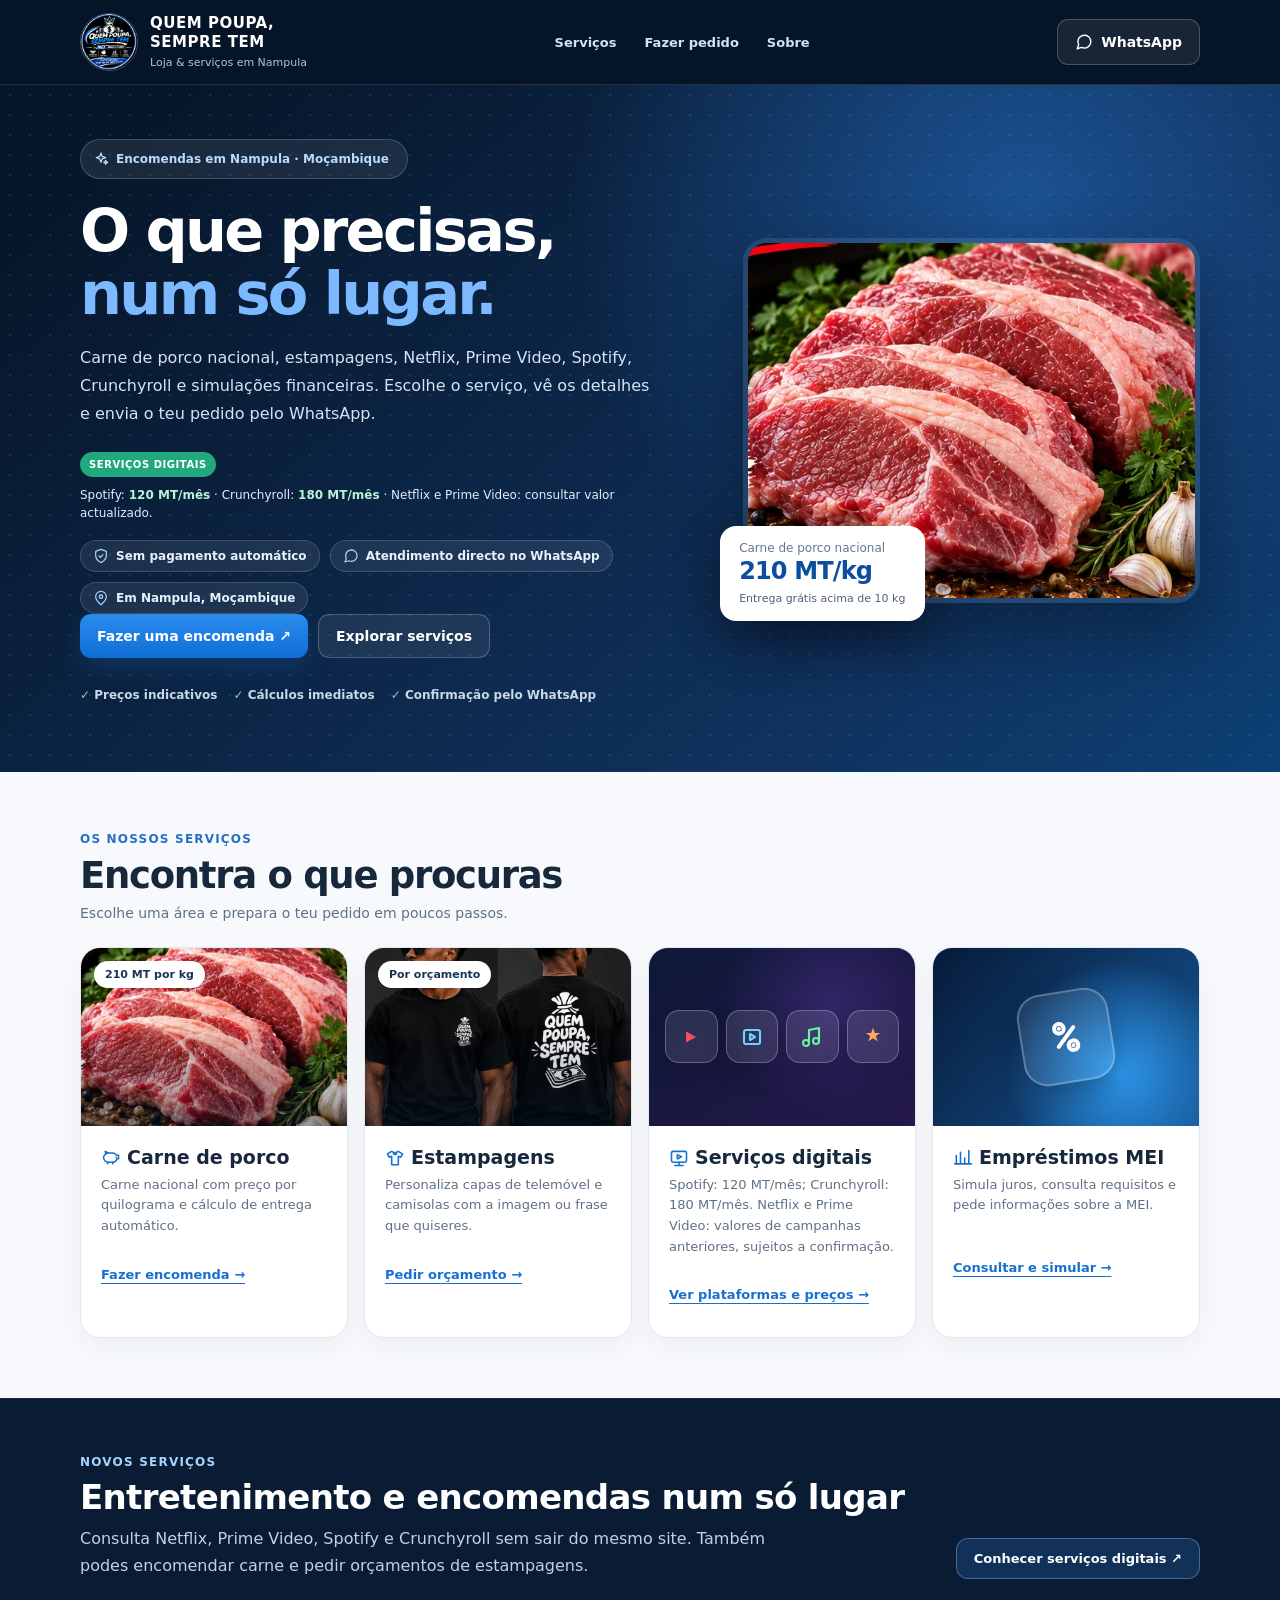
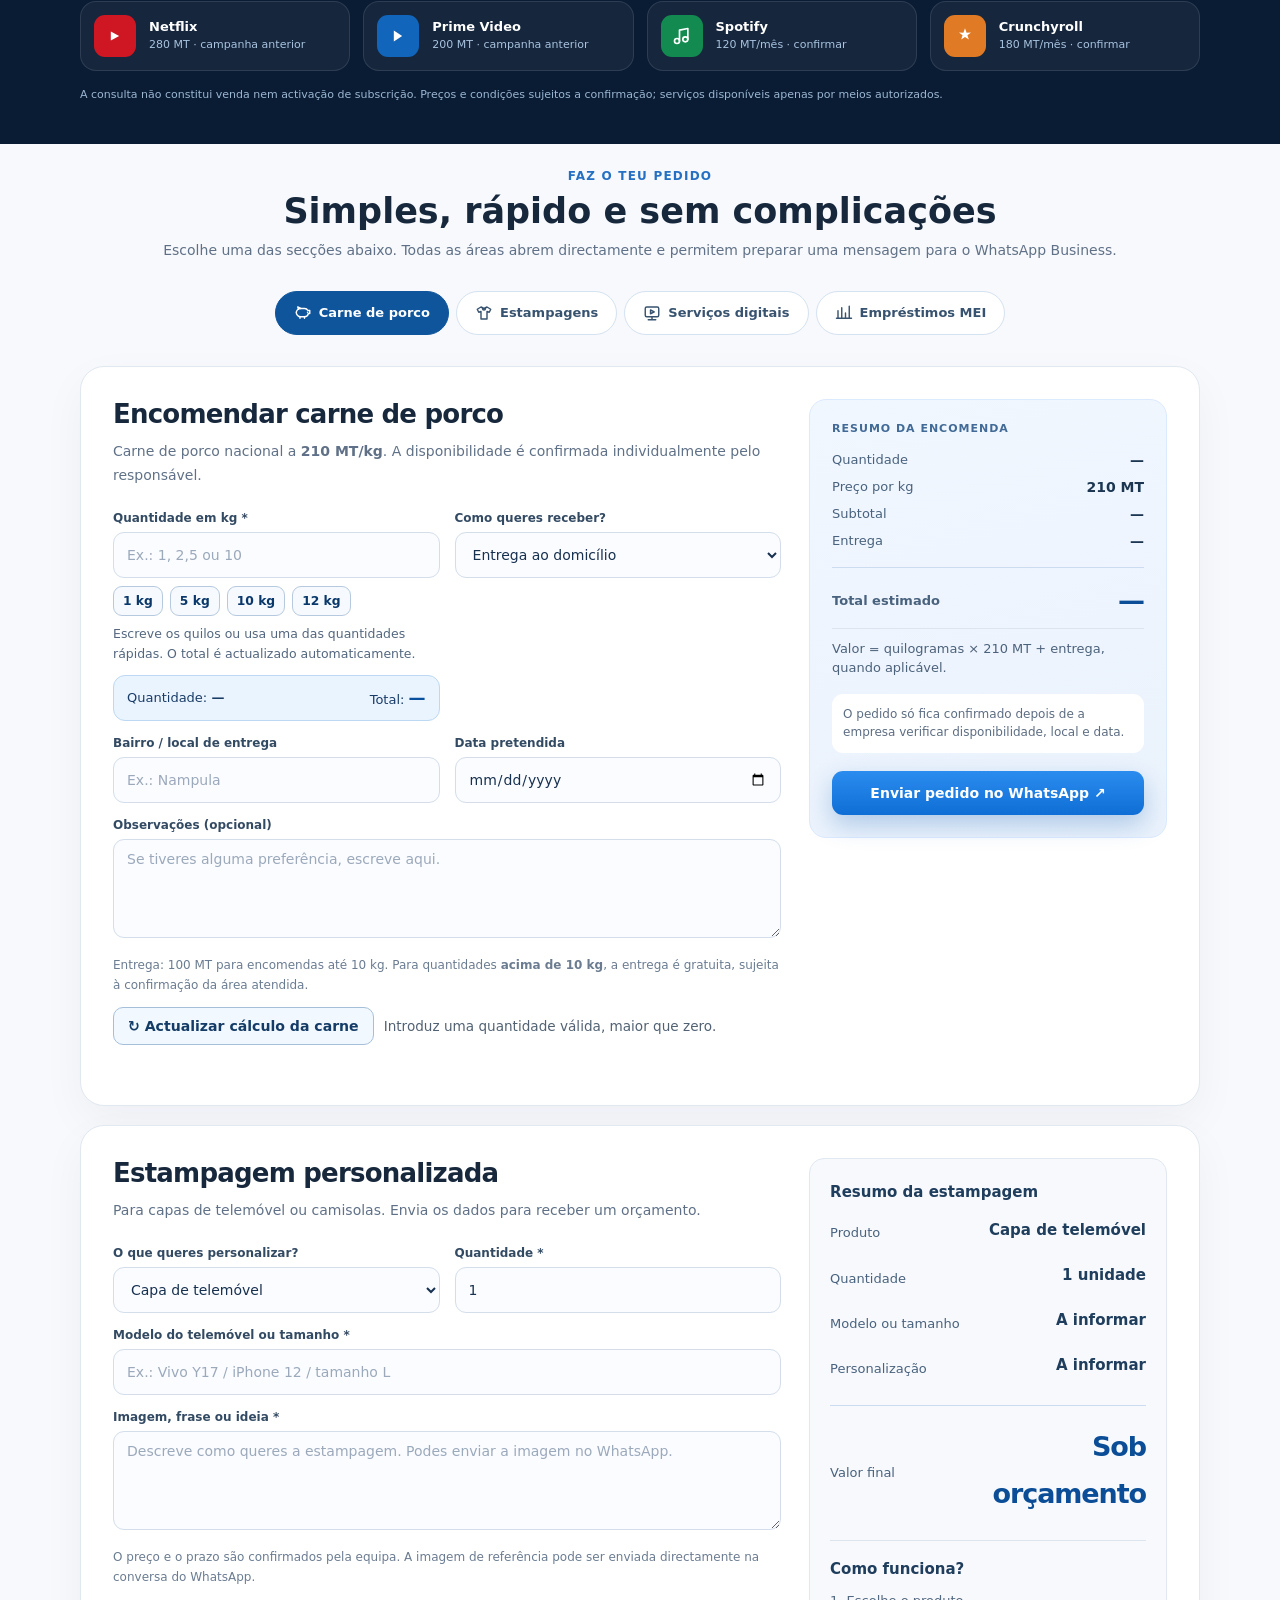
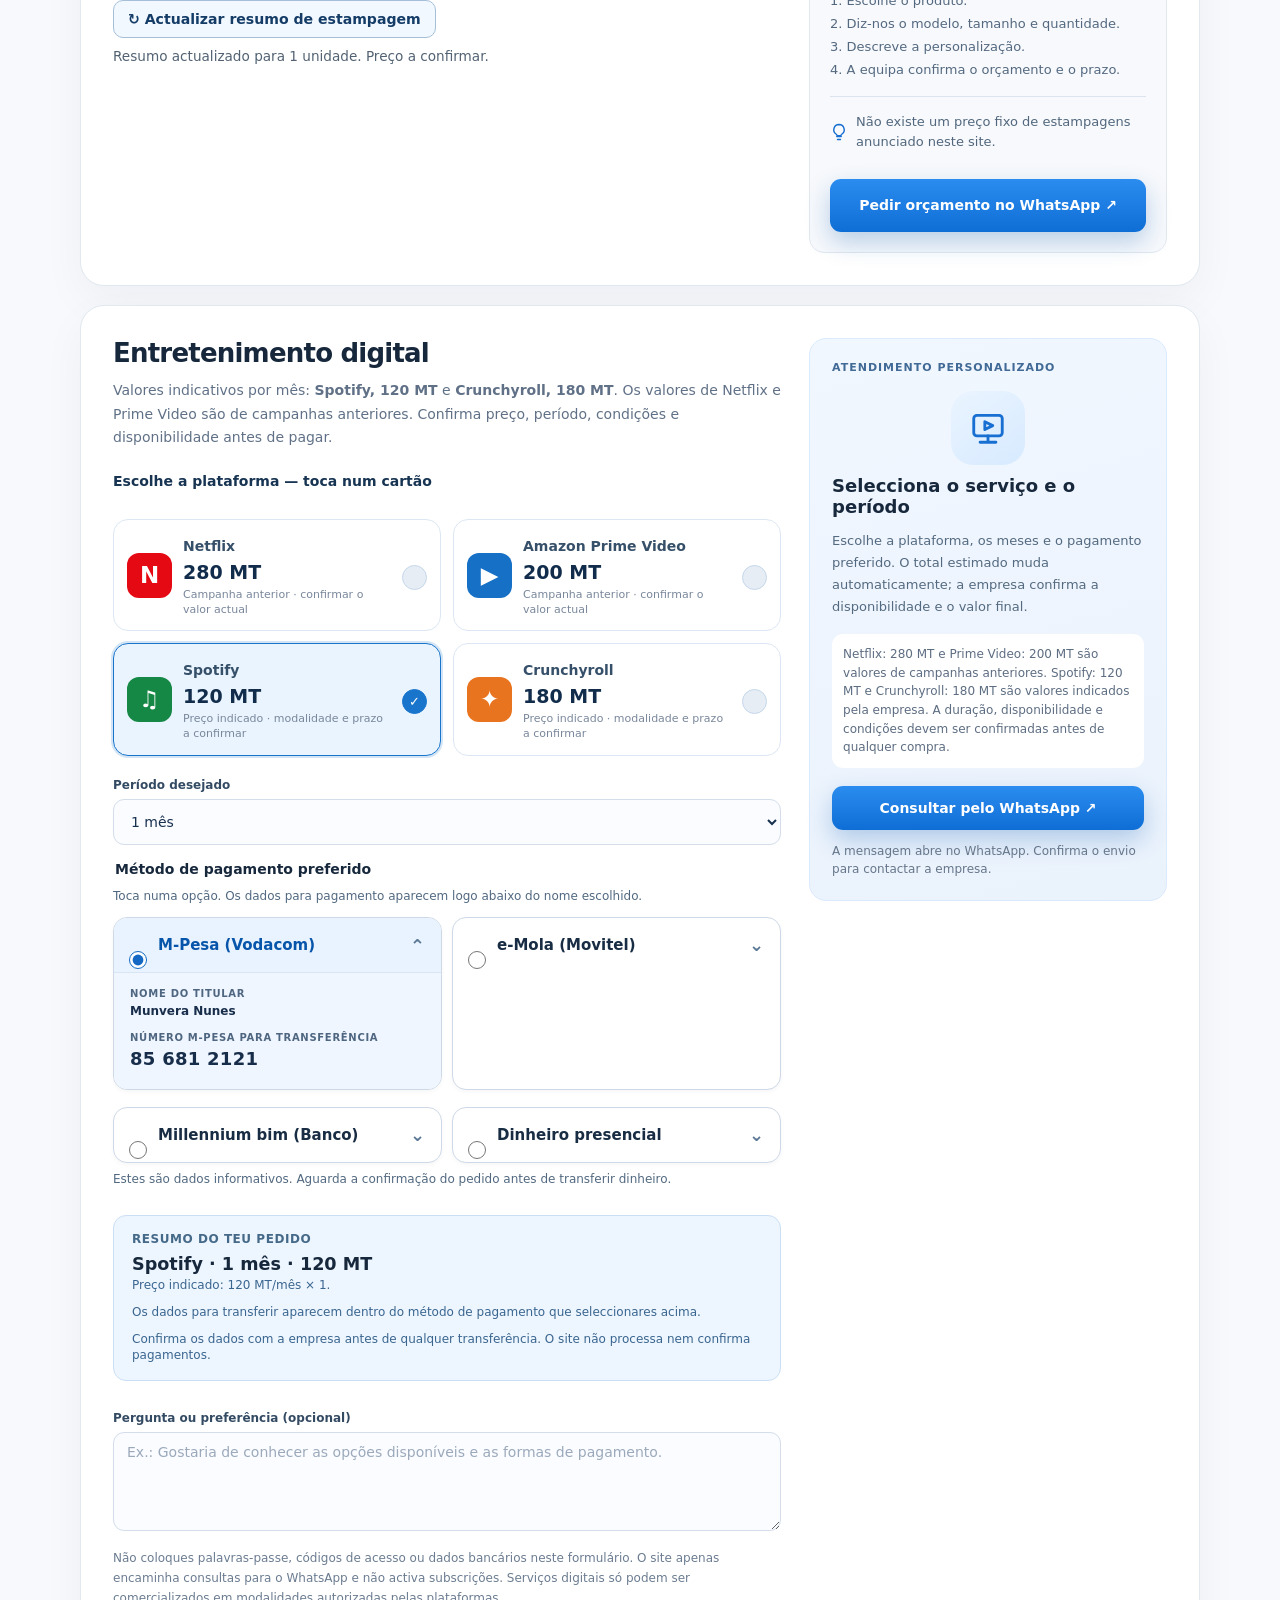
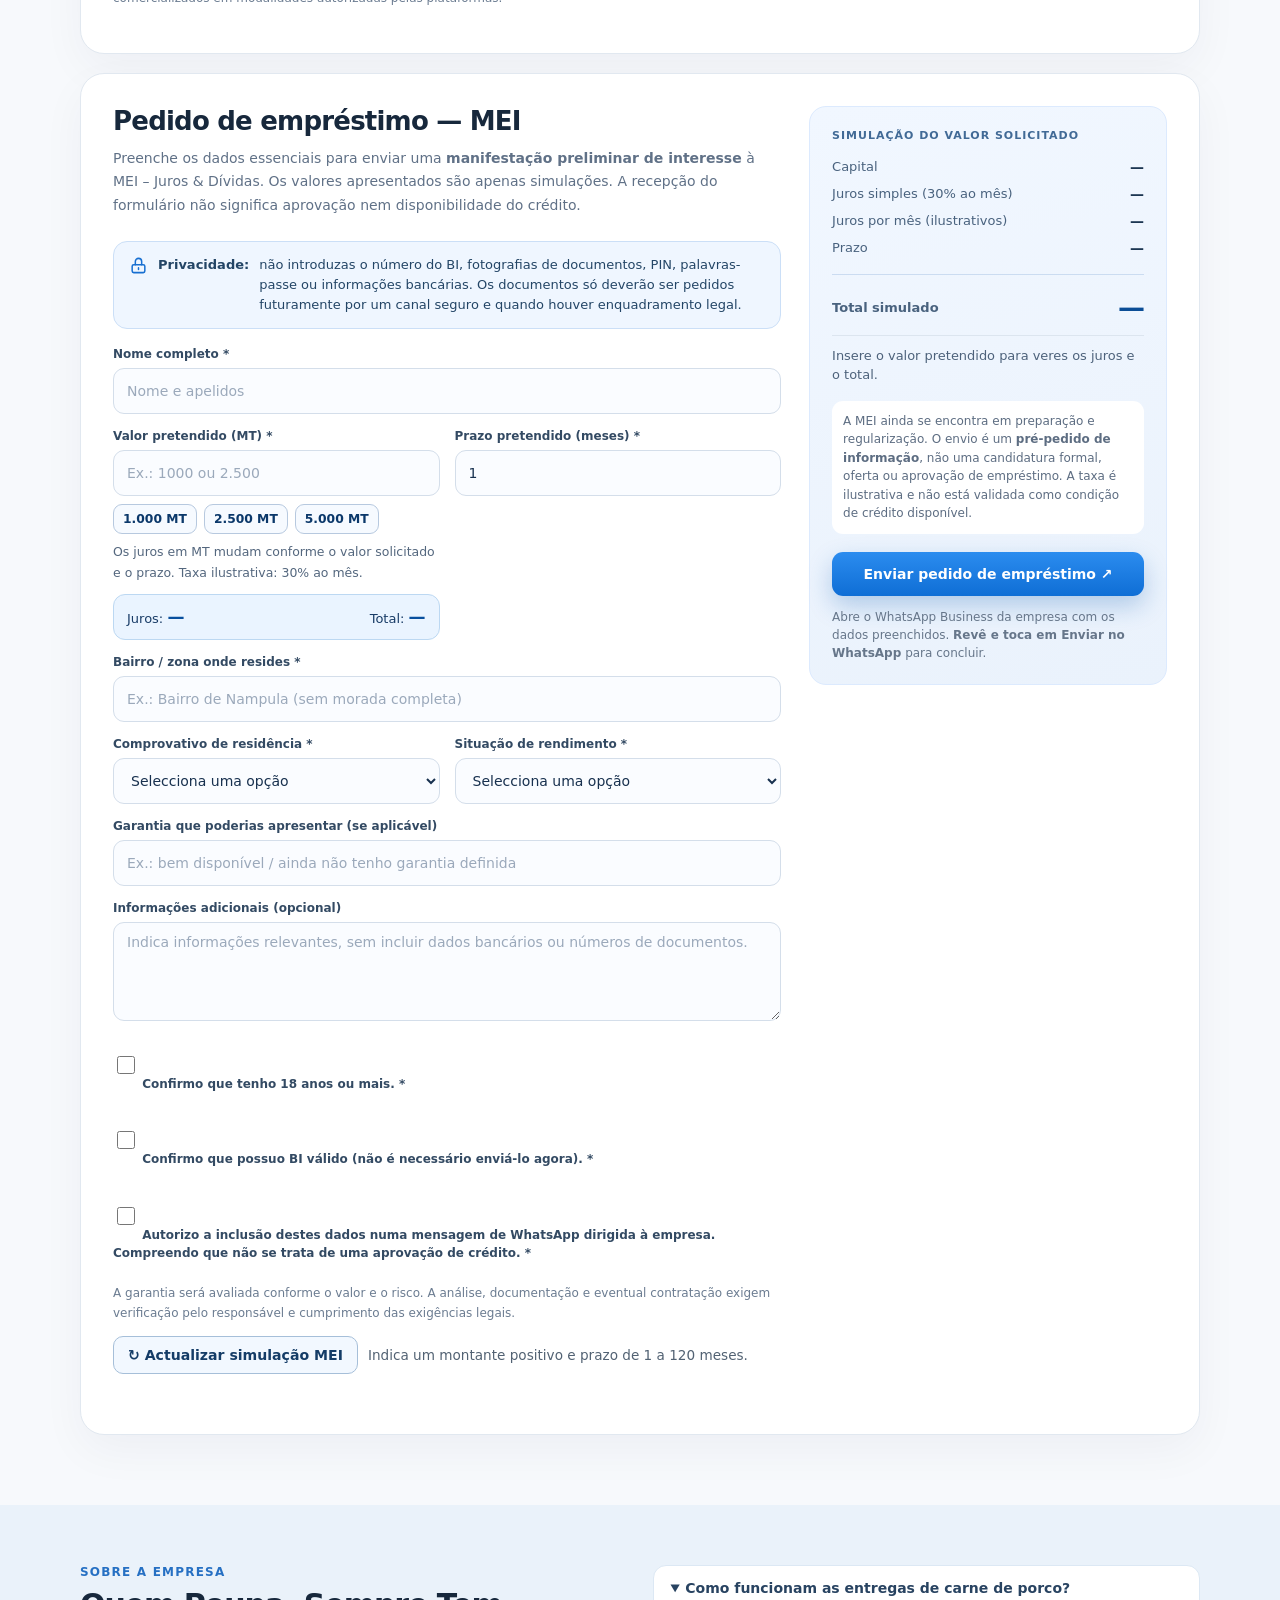
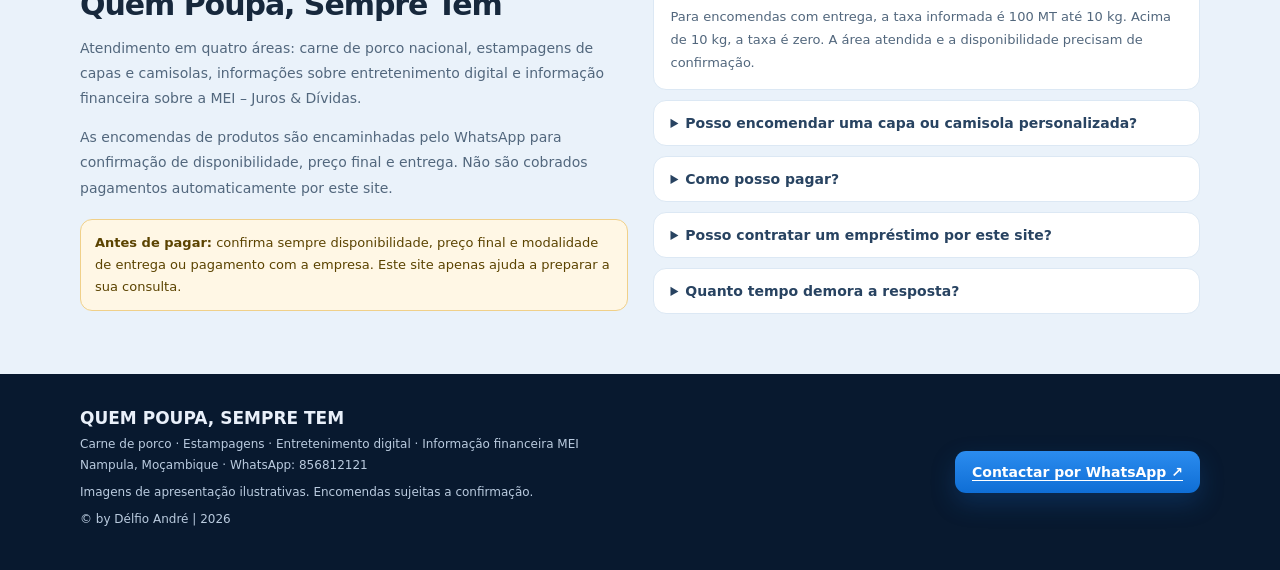
==== index.html @ 90b6dcc1 "Deslize suave" ====
<!DOCTYPE html>
<html lang="pt-MZ">

<head>
  <meta charset="utf-8">
  <meta name="viewport" content="width=device-width,initial-scale=1,viewport-fit=cover">
  <meta name="theme-color" content="#07172b">
  <meta name="version" content="16" />
  <meta name="description"
    content="Quem Poupa, Sempre Tem em Nampula: carne de porco, estampagens, serviços digitais e simulações MEI. Consulta preços e disponibilidade pelo WhatsApp.">
  <meta property="og:type" content="website">
  <meta property="og:title" content="Quem Poupa, Sempre Tem | Loja e Serviços em Nampula">
  <meta property="og:description" content="Carne de porco, estampagens, serviços digitais e simulações MEI em Nampula, Moçambique. Consulta preços e disponibilidade no WhatsApp.">
  <meta property="og:image" content="assets/images/porco.webp">
  <meta property="og:site_name" content="Quem Poupa, Sempre Tem">
  <meta name="twitter:card" content="summary_large_image">
  <meta name="twitter:title" content="Quem Poupa, Sempre Tem | Loja e Serviços em Nampula">
  <meta name="twitter:description" content="Serviços e encomendas em Nampula: carne, estampagens, entretenimento digital e informações MEI.">
  <title>Quem Poupa, Sempre Tem | Loja e Serviços em Nampula</title>
  <link rel="stylesheet" href="assets/css/styles.css">
  <script type="application/ld+json">
    {
      "@context": "https://schema.org",
      "@type": "LocalBusiness",
      "name": "Quem Poupa, Sempre Tem",
      "description": "Loja e serviços em Nampula, Moçambique, com carne de porco, estampagens, serviços digitais e informações MEI.",
      "areaServed": "Nampula, Moçambique",
      "telephone": "+258856812121",
      "url": "https://wa.me/258856812121",
      "openingHours": "Mo-Sa 08:00-18:00",
      "priceRange": "$$",
      "sameAs": ["https://wa.me/258856812121"]
    }
  </script>
</head>

<body>
  <noscript>
    <div class="noscript-note"><svg class="icon-svg note-icon" viewBox="0 0 24 24" aria-hidden="true"><path d="M12 3 2.8 19h18.4L12 3Z"/><path d="M12 9v4m0 3h.01"/></svg> Este visualizador não permite cálculos automáticos. Abre o site publicado no Safari ou
      Chrome, com JavaScript activado, para calcular carne, empréstimos e actualizar encomendas.</div>
  </noscript>
  <a class="skip" href="#servicos">Ir aos serviços</a>
  <header class="top">
    <div class="container topin">
      <a href="#inicio" class="brand" aria-label="Quem Poupa, Sempre Tem — início"><img
          src="assets/images/logo.webp" width="310" height="310" decoding="async"
          alt="Logótipo Quem Poupa, Sempre Tem"><span><strong>QUEM POUPA,<br>SEMPRE TEM</strong><small>Loja &amp;
            serviços em Nampula</small></span></a>
      <nav class="topnav" aria-label="Navegação principal">
        <a href="#servicos">Serviços</a>
        <a href="#pedidos">Fazer pedido</a>
        <a href="#sobre">Sobre</a>
      </nav>
      <a class="outlinebtn header-contact" href="https://wa.me/258856812121" target="_blank" rel="noopener noreferrer">
        <svg class="icon-svg" viewBox="0 0 24 24" aria-hidden="true"><path d="M21 11.5a8.4 8.4 0 0 1-.9 3.8 8.5 8.5 0 0 1-7.6 4.7 8.4 8.4 0 0 1-3.8-.9L3 21l1.9-5.7a8.4 8.4 0 0 1-.9-3.8 8.5 8.5 0 0 1 4.7-7.6 8.4 8.4 0 0 1 3.8-.9h.5a8.5 8.5 0 0 1 8 8v.5Z"/></svg>
        <span>WhatsApp</span>
      </a>
    </div>
  </header>
  <main id="inicio">
    <section class="hero">
      <div class="container hero-grid">
        <div><span class="eyebrow"><svg class="icon-svg eyebrow-icon" viewBox="0 0 24 24" aria-hidden="true"><path d="m12 3 1.8 5.2L19 10l-5.2 1.8L12 17l-1.8-5.2L5 10l5.2-1.8L12 3Z"/><path d="m19 14 .9 2.1L22 17l-2.1.9L19 20l-.9-2.1L16 17l2.1-.9L19 14Z"/></svg>Encomendas em Nampula · Moçambique</span>
          <h1>O que precisas,<br><span>num só lugar.</span></h1>
          <p>Carne de porco nacional, estampagens, Netflix, Prime Video, Spotify, Crunchyroll e simulações financeiras.
            Escolhe o serviço, vê os detalhes e envia o teu pedido pelo WhatsApp.</p>
          <div class="hero-new"><span class="new-dot">SERVIÇOS DIGITAIS</span><span>Spotify: <b>120 MT/mês</b> ·
            Crunchyroll: <b>180 MT/mês</b> · Netflix e Prime Video: consultar valor actualizado.</span></div>
          <div class="trust-row" aria-label="Confiança e atendimento">
            <span class="trust-badge"><svg class="icon-svg" viewBox="0 0 24 24" aria-hidden="true"><path d="M12 22s8-4 8-11V5l-8-3-8 3v6c0 7 8 11 8 11Z"/><path d="m9 12 2 2 4-4"/></svg>Sem pagamento automático</span>
            <span class="trust-badge"><svg class="icon-svg" viewBox="0 0 24 24" aria-hidden="true"><path d="M21 11.5a8.4 8.4 0 0 1-.9 3.8 8.5 8.5 0 0 1-7.6 4.7 8.4 8.4 0 0 1-3.8-.9L3 21l1.9-5.7a8.4 8.4 0 0 1-.9-3.8 8.5 8.5 0 0 1 4.7-7.6 8.4 8.4 0 0 1 3.8-.9h.5a8.5 8.5 0 0 1 8 8v.5Z"/></svg>Atendimento directo no WhatsApp</span>
            <span class="trust-badge"><svg class="icon-svg" viewBox="0 0 24 24" aria-hidden="true"><path d="M20 10c0 5-8 12-8 12S4 15 4 10a8 8 0 1 1 16 0Z"/><circle cx="12" cy="10" r="2.5"/></svg>Em Nampula, Moçambique</span>
          </div>
          <div class="hero-actions"><a class="solidbtn" href="#pedidos">Fazer uma encomenda ↗</a><a class="outlinebtn"
              href="#servicos">Explorar serviços</a></div>
          <div class="hero-bullets"><span><b>✓</b> Preços indicativos</span><span><b>✓</b> Cálculos
              imediatos</span><span><b>✓</b> Confirmação pelo WhatsApp</span></div>
        </div>
        <div class="hero-image"><img
            src="assets/images/porco.webp" width="605" height="502" fetchpriority="high" decoding="async"
            alt="Imagem ilustrativa de carne de porco nacional">
          <div class="float-card"><small>Carne de porco nacional</small><strong>210 MT/kg</strong><span>Entrega grátis
              acima de 10 kg</span></div>
        </div>
      </div>
    </section>
    <section id="servicos" class="mainpad">
      <div class="container">
        <div class="section-lead">
          <div>
            <div class="section-label">Os nossos serviços</div>
            <h2>Encontra o que procuras</h2>
            <p>Escolhe uma área e prepara o teu pedido em poucos passos.</p>
          </div>
        </div>
        <div class="service-cards">
          <article class="service">
            <div class="photo"><img
                src="assets/images/porco.webp" width="605" height="502" decoding="async"
                loading="lazy" alt="Imagem ilustrativa de carne de porco">
              <div class="shade"></div><span class="tag">210 MT por kg</span>
            </div>
            <div class="body">
              <h3><svg class="icon-svg" viewBox="0 0 24 24" aria-hidden="true"><path d="M3 12c0-3.3 2.7-6 6-6h5.2c1.9 0 3.5 1.1 4.3 2.7H21v4h-2c-.4 2.4-2.5 4.3-5 4.3H9c-3.3 0-6-2.7-6-6Z"/><path d="m6 7-1-3 4 2m9 5h.01M8 17v2m6 0v-2"/></svg>Carne de porco</h3>
              <p>Carne nacional com preço por quilograma e cálculo de entrega automático.</p><a class="service-link"
                href="#painel-carne">Fazer encomenda →</a>
            </div>
          </article>
          <article class="service">
            <div class="photo"><img
                src="assets/images/camisolas.webp" width="750" height="694" decoding="async"
                loading="lazy" alt="Exemplo ilustrativo de camisolas personalizadas">
              <div class="shade"></div><span class="tag">Por orçamento</span>
            </div>
            <div class="body">
              <h3><svg class="icon-svg" viewBox="0 0 24 24" aria-hidden="true"><path d="m8 4 4 2 4-2 5 3-2 4-3-1v10H8V10l-3 1-2-4 5-3Z"/><path d="M10 6c0 1.1.9 2 2 2s2-.9 2-2"/></svg>Estampagens</h3>
              <p>Personaliza capas de telemóvel e camisolas com a imagem ou frase que quiseres.</p><a
                class="service-link" href="#painel-estampa">Pedir orçamento →</a>
            </div>
          </article>
          <article class="service">
            <div class="digital-art" aria-hidden="true">
              <span class="digital-bubble d-b1">
                <svg class="icon-svg" viewBox="0 0 24 24" aria-hidden="true"><path d="M7 6.5v11l10-5.5-10-5.5Z" fill="currentColor" stroke="none"/></svg>
              </span>
              <span class="digital-bubble d-b2">
                <svg class="icon-svg" viewBox="0 0 24 24" aria-hidden="true"><rect x="4" y="5" width="16" height="14" rx="2"/><path d="m10 9 5 3-5 3V9Z"/></svg>
              </span>
              <span class="digital-bubble d-b3">
                <svg class="icon-svg" viewBox="0 0 24 24" aria-hidden="true"><path d="M9 18V5l10-2v13"/><circle cx="6" cy="18" r="3"/><circle cx="16" cy="16" r="3"/></svg>
              </span>
              <span class="digital-bubble d-b4">
                <svg class="icon-svg" viewBox="0 0 24 24" aria-hidden="true"><path d="M12 2.8 13.9 8l5.3-.1-4.3 3.1 1.7 5.3-4.6-3.1-4.6 3.1 1.7-5.3L4.8 7.9l5.3.1L12 2.8Z" fill="currentColor" stroke="none"/></svg>
              </span>
            </div>
            <div class="body">
              <h3><svg class="icon-svg" viewBox="0 0 24 24" aria-hidden="true"><rect x="3" y="4" width="18" height="13" rx="2"/><path d="m10 8 5 2.5-5 2.5V8Zm-3 13h10m-5-4v4"/></svg>Serviços digitais</h3>
              <p>Spotify: 120 MT/mês; Crunchyroll: 180 MT/mês. Netflix e Prime Video: valores de campanhas anteriores,
                sujeitos a confirmação.</p><a class="service-link" href="#painel-digital">Ver plataformas e preços →</a>
            </div>
          </article>
          <article class="service">
            <div class="finance-art" aria-hidden="true">
              <div class="symbol" aria-hidden="true"><svg class="icon-svg" viewBox="0 0 24 24"><path d="M7.5 16.5 16.5 7.5"/><path d="M9 7.2h.01M15.2 16.8h.01"/><circle cx="9" cy="7.2" r="2.5"/><circle cx="15.2" cy="16.8" r="2.5"/></svg></div>
            </div>
            <div class="body">
              <h3><svg class="icon-svg" viewBox="0 0 24 24" aria-hidden="true"><path d="M4 19V9m5 10V5m5 14v-7m5 7V3M2 19h20"/></svg>Empréstimos MEI</h3>
              <p>Simula juros, consulta requisitos e pede informações sobre a MEI.</p><a class="service-link"
                href="#painel-mei">Consultar e simular →</a>
            </div>
          </article>
        </div>
      </div>
    </section>
    <section class="featureband" aria-label="Catálogo em destaque">
      <div class="container">
        <div class="featureband-header">
          <div><span class="section-label">Novos serviços</span>
            <h2>Entretenimento e encomendas num só lugar</h2>
            <p>Consulta Netflix, Prime Video, Spotify e Crunchyroll sem sair do mesmo site. Também podes encomendar
              carne e pedir orçamentos de estampagens.</p>
          </div><a class="featureband-cta" href="#painel-digital">Conhecer serviços digitais ↗</a>
        </div>
        <div class="featuretiles"><a href="#painel-digital" class="featuretile"><span class="featureglyph glyph-n"><svg class="icon-svg" viewBox="0 0 24 24" aria-hidden="true"><path d="M7 6.5v11l10-5.5-10-5.5Z" fill="currentColor" stroke="none"/></svg></span><span><b>Netflix</b><small>280 MT · campanha anterior</small></span></a><a href="#painel-digital" class="featuretile"><span class="featureglyph glyph-p"><svg class="icon-svg" viewBox="0 0 24 24" aria-hidden="true"><path d="M7 5.5v13l10-6.5-10-6.5Z" fill="currentColor" stroke="none"/></svg></span><span><b>Prime Video</b><small>200 MT · campanha anterior</small></span></a><a href="#painel-digital" class="featuretile"><span class="featureglyph glyph-s"><svg class="icon-svg" viewBox="0 0 24 24" aria-hidden="true"><path d="M9 18V5l10-2v13"/><circle cx="6" cy="18" r="3"/><circle cx="16" cy="16" r="3"/></svg></span><span><b>Spotify</b><small>120 MT/mês · confirmar</small></span></a><a href="#painel-digital" class="featuretile"><span class="featureglyph glyph-c"><svg class="icon-svg" viewBox="0 0 24 24" aria-hidden="true"><path d="M12 2.8 13.9 8l5.3-.1-4.3 3.1 1.7 5.3-4.6-3.1-4.6 3.1 1.7-5.3L4.8 7.9l5.3.1L12 2.8Z" fill="currentColor" stroke="none"/></svg></span><span><b>Crunchyroll</b><small>180 MT/mês · confirmar</small></span></a>
        </div>
        <p class="featurefineprint">A consulta não constitui venda nem activação de subscrição. Preços e condições
          sujeitos a confirmação; serviços disponíveis apenas por meios autorizados.</p>
      </div>
    </section>
    <section class="workspace" id="pedidos">
      <div class="container">
        <div id="calc-browser-warning" class="calc-browser-warning" role="status"><svg class="icon-svg note-icon" viewBox="0 0 24 24" aria-hidden="true"><path d="M12 3 2.8 19h18.4L12 3Z"/><path d="M12 9v4m0 3h.01"/></svg> Esta pré-visualização não está a
          executar os cálculos. Para alterar valores automaticamente, abre a versão publicada do site no Safari ou
          Chrome.</div>
        <div class="workspace-header">
          <div class="section-label">Faz o teu pedido</div>
          <h2>Simples, rápido e sem complicações</h2>
          <p>Escolhe uma das secções abaixo. Todas as áreas abrem directamente e permitem preparar uma mensagem para o
            WhatsApp Business.</p>
        </div>
        <nav class="tabs" aria-label="Saltar para um serviço">
          <a class="pilltab" href="#painel-carne"><svg class="icon-svg" viewBox="0 0 24 24" aria-hidden="true"><path d="M3 12c0-3.3 2.7-6 6-6h5.2c1.9 0 3.5 1.1 4.3 2.7H21v4h-2c-.4 2.4-2.5 4.3-5 4.3H9c-3.3 0-6-2.7-6-6Z"/><path d="m6 7-1-3 4 2m9 5h.01M8 17v2m6 0v-2"/></svg>Carne de porco</a>
          <a class="pilltab" href="#painel-estampa"><svg class="icon-svg" viewBox="0 0 24 24" aria-hidden="true"><path d="m8 4 4 2 4-2 5 3-2 4-3-1v10H8V10l-3 1-2-4 5-3Z"/><path d="M10 6c0 1.1.9 2 2 2s2-.9 2-2"/></svg>Estampagens</a>
          <a class="pilltab" href="#painel-digital"><svg class="icon-svg" viewBox="0 0 24 24" aria-hidden="true"><rect x="3" y="4" width="18" height="13" rx="2"/><path d="m10 8 5 2.5-5 2.5V8Zm-3 13h10m-5-4v4"/></svg>Serviços digitais</a>
          <a class="pilltab" href="#painel-mei"><svg class="icon-svg" viewBox="0 0 24 24" aria-hidden="true"><path d="M4 19V9m5 10V5m5 14v-7m5 7V3M2 19h20"/></svg>Empréstimos MEI</a>
        </nav>
        <div id="painel-carne" class="panel">
          <div>
            <h3>Encomendar carne de porco</h3>
            <p class="intro">Carne de porco nacional a <strong>210 MT/kg</strong>. A disponibilidade é confirmada
              individualmente pelo responsável.</p>
            <div class="form-grid">
              <div class="field"><label for="kg">Quantidade em kg *</label><input id="kg" inputmode="decimal"
                  type="text" placeholder="Ex.: 1, 2,5 ou 10" autocomplete="off">
                <div class="quick-values" aria-label="Quantidades rápidas">
                  <button type="button" class="quick-option" data-kg="1">1 kg</button>
                  <button type="button" class="quick-option" data-kg="5">5 kg</button>
                  <button type="button" class="quick-option" data-kg="10">10 kg</button>
                  <button type="button" class="quick-option" data-kg="12">12 kg</button>
                </div><span class="hint calc-hint">Escreve os quilos ou usa uma das quantidades rápidas. O total é
                  actualizado automaticamente.</span>
                <div class="instant-result" aria-live="polite"><span>Quantidade: <b
                      id="live-kg">—</b></span><span>Total: <strong id="live-pork">—</strong></span></div>
              </div>
              <div class="field"><label for="modo">Como queres receber?</label><select id="modo">
                  <option value="entrega">Entrega ao domicílio</option>
                  <option value="levantamento">Levantamento a combinar</option>
                </select></div>
              <div class="field"><label for="bairro">Bairro / local de entrega</label><input id="bairro" type="text"
                  placeholder="Ex.: Nampula"></div>
              <div class="field"><label for="data">Data pretendida</label><input id="data" type="date"></div>
              <div class="field wide"><label for="obs">Observações (opcional)</label><textarea id="obs"
                  placeholder="Se tiveres alguma preferência, escreve aqui."></textarea></div>
            </div>
            <p class="hint">Entrega: 100 MT para encomendas até 10 kg. Para quantidades <strong>acima de 10 kg</strong>,
              a entrega é gratuita, sujeita à confirmação da área atendida.</p>
            <div class="calc-tools"><button id="atualizar-carne" type="button" class="calc-refresh">↻ Actualizar cálculo
                da carne</button><span id="status-carne" aria-live="polite">Introduz os quilogramas para
                calcular.</span></div>
            <p class="required-note" id="erro-carne" role="alert"></p>
          </div>
          <aside class="summary">
            <div class="eyebrow2">Resumo da encomenda</div>
            <div class="price-row"><span>Quantidade</span><strong id="q-kg">—</strong></div>
            <div class="price-row"><span>Preço por kg</span><strong>210 MT</strong></div>
            <div class="price-row"><span>Subtotal</span><strong id="subtotal">—</strong></div>
            <div class="price-row"><span>Entrega</span><strong id="taxa">—</strong></div>
            <div class="price-row total-row"><span><b>Total estimado</b></span><strong id="total-carne">—</strong></div>
            <div class="calc-explain" id="carne-formula" aria-live="polite">Valor = quilogramas × 210 MT + entrega,
              quando aplicável.</div>
            <div class="price-note">O pedido só fica confirmado depois de a empresa verificar disponibilidade, local e
              data.</div><a class="solidbtn action" id="enviar-carne"
              href="https://wa.me/258856812121?text=Ol%C3%A1%21%20Gostaria%20de%20encomendar%20carne%20de%20porco."
              target="_blank" rel="noopener noreferrer">Enviar pedido no WhatsApp ↗</a>
          </aside>
        </div>
        <div id="painel-estampa" class="panel">
          <div>
            <h3>Estampagem personalizada</h3>
            <p class="intro">Para capas de telemóvel ou camisolas. Envia os dados para receber um orçamento.</p>
            <div class="form-grid">
              <div class="field"><label for="produto">O que queres personalizar?</label><select id="produto">
                  <option value="Capa de telemóvel">Capa de telemóvel</option>
                  <option value="Camisola">Camisola</option>
                </select></div>
              <div class="field"><label for="qtd">Quantidade *</label><input id="qtd" type="number" min="1" step="1"
                  value="1" inputmode="numeric"></div>
              <div class="field wide"><label for="modelo">Modelo do telemóvel ou tamanho *</label><input id="modelo"
                  type="text" placeholder="Ex.: Vivo Y17 / iPhone 12 / tamanho L"></div>
              <div class="field wide"><label for="arte">Imagem, frase ou ideia *</label><textarea id="arte"
                  placeholder="Descreve como queres a estampagem. Podes enviar a imagem no WhatsApp."></textarea></div>
            </div>
            <p class="hint">O preço e o prazo são confirmados pela equipa. A imagem de referência pode ser enviada
              directamente na conversa do WhatsApp.</p>
            <div class="calc-tools"><button id="atualizar-estampa" type="button" class="calc-refresh">↻ Actualizar
                resumo de estampagem</button><span id="status-estampa" aria-live="polite">Indica produto e
                quantidade.</span></div>
            <p class="required-note" id="erro-estampa" role="alert"></p>
          </div>
          <aside class="info-box"><strong>Resumo da estampagem</strong>
            <div class="stamp-rows" aria-live="polite">
              <div class="price-row"><span>Produto</span><strong id="estampa-produto">Capa de telemóvel</strong></div>
              <div class="price-row"><span>Quantidade</span><strong id="estampa-quantidade">—</strong></div>
              <div class="price-row"><span>Modelo ou tamanho</span><strong id="estampa-modelo">—</strong></div>
              <div class="price-row"><span>Personalização</span><strong id="estampa-arte">—</strong></div>
              <div class="price-row total-row"><span>Valor final</span><strong id="estampa-total">Sob orçamento</strong>
              </div>
            </div>
            <hr /><strong>Como funciona?</strong>
            <div>1. Escolhe o produto.</div>
            <div>2. Diz-nos o modelo, tamanho e quantidade.</div>
            <div>3. Descreve a personalização.</div>
            <div>4. A equipa confirma o orçamento e o prazo.</div>
            <hr>
            <div class="info-note"><svg class="icon-svg" viewBox="0 0 24 24" aria-hidden="true"><path d="M9 18h6m-5 4h4m-2-20a7 7 0 0 0-4 12.7c.8.6 1.3 1.3 1.5 2.3h5c.2-1 .7-1.7 1.5-2.3A7 7 0 0 0 12 2Z"/></svg>Não existe um preço fixo de estampagens anunciado neste site.</div><a class="solidbtn action"
              id="enviar-estampa"
              href="https://wa.me/258856812121?text=Ol%C3%A1%21%20Gostaria%20de%20pedir%20or%C3%A7amento%20de%20estampagens."
              target="_blank" rel="noopener noreferrer">Pedir orçamento no WhatsApp ↗</a>
          </aside>
        </div>
        <div class="panel" id="painel-digital">
          <div>
            <h3>Entretenimento digital</h3>
            <p class="intro">Valores indicativos por mês: <strong>Spotify, 120 MT</strong> e
              <strong>Crunchyroll, 180 MT</strong>. Os valores de Netflix e Prime Video são de campanhas anteriores.
              Confirma preço, período, condições e disponibilidade antes de pagar.</p>
            <fieldset class="digital-picker">
              <legend>Escolhe a plataforma — toca num cartão</legend>
              <div aria-label="Escolhe uma plataforma digital" class="digital-platforms" id="digital-platforms">
                <label class="platform netflix" for="plataforma-0"><input type="radio" id="plataforma-0"
                    name="digital-plataforma" value="Netflix" /><span class="platform-letter"
                    aria-hidden="true">N</span><span class="platform-copy"><b>Netflix</b><span
                      class="platform-price">280 MT</span><small>Campanha anterior · confirmar o valor
                      actual</small></span><span class="platform-tick" aria-hidden="true">✓</span></label>
                <label class="platform prime" for="plataforma-1"><input type="radio" id="plataforma-1"
                    name="digital-plataforma" value="Amazon Prime Video" /><span class="platform-letter"
                    aria-hidden="true">▶</span><span class="platform-copy"><b>Amazon Prime Video</b><span
                      class="platform-price">200 MT</span><small>Campanha anterior · confirmar o valor
                      actual</small></span><span class="platform-tick" aria-hidden="true">✓</span></label>
                <label class="platform spotify" for="plataforma-2"><input type="radio" id="plataforma-2"
                    name="digital-plataforma" value="Spotify" checked /><span class="platform-letter"
                    aria-hidden="true">♫</span><span class="platform-copy"><b>Spotify</b><span
                      class="platform-price">120 MT</span><small>Preço indicado · modalidade e prazo a
                      confirmar</small></span><span class="platform-tick" aria-hidden="true">✓</span></label>
                <label class="platform crunchyroll" for="plataforma-3"><input type="radio" id="plataforma-3"
                    name="digital-plataforma" value="Crunchyroll" /><span class="platform-letter"
                    aria-hidden="true">✦</span><span class="platform-copy"><b>Crunchyroll</b><span
                      class="platform-price">180 MT</span><small>Preço indicado · modalidade e prazo a
                      confirmar</small></span><span class="platform-tick" aria-hidden="true">✓</span></label>
              </div>
            </fieldset>
            <div class="form-grid digital-fields">
              <div class="field wide"><label for="digital-periodo">Período desejado</label><select id="digital-periodo"
                  required>
                  <option value="">Escolhe o número de meses</option>
                  <option value="1" selected>1 mês</option>
                  <option value="2">2 meses</option>
                  <option value="3">3 meses</option>
                  <option value="6">6 meses</option>
                  <option value="12">12 meses</option>
                </select></div>
              <fieldset class="field wide payment-fieldset" aria-labelledby="titulo-metodo-pagamento">
                <legend id="titulo-metodo-pagamento">Método de pagamento preferido</legend>
                <p class="pay-instruction">Toca numa opção. Os dados para pagamento aparecem logo abaixo do nome
                  escolhido.</p>
                <div class="payment-options">
                  <label class="pay-option">
                    <input type="radio" name="digital-pagamento-radio" value="M-Pesa" aria-label="M-Pesa Vodacom" checked />
                    <span class="pay-title"><span>M-Pesa (Vodacom)</span><span class="pay-arrow">⌄</span></span>
                    <span class="pay-details">
                      <span class="pay-data-label">NOME DO TITULAR</span><strong>Munvera Nunes</strong>
                      <span class="pay-data-label">NÚMERO M-PESA PARA TRANSFERÊNCIA</span><strong class="pay-number">85
                        681 2121</strong>
                    </span>
                  </label>
                  <label class="pay-option">
                    <input type="radio" name="digital-pagamento-radio" value="e-Mola" aria-label="e-Mola Movitel" />
                    <span class="pay-title"><span>e-Mola (Movitel)</span><span class="pay-arrow">⌄</span></span>
                    <span class="pay-details">
                      <span class="pay-data-label">NOME DO TITULAR</span><strong>Munvera Nunes</strong>
                      <span class="pay-data-label">NÚMERO e-MOLA PARA TRANSFERÊNCIA</span><strong class="pay-number">86
                        957 5041</strong>
                    </span>
                  </label>
                  <label class="pay-option">
                    <input type="radio" name="digital-pagamento-radio" value="Millennium bim"
                      aria-label="Millennium bim transferência bancária" />
                    <span class="pay-title"><span>Millennium bim (Banco)</span><span class="pay-arrow">⌄</span></span>
                    <span class="pay-details">
                      <span class="pay-data-label">NOME DO TITULAR</span><strong>Munvera Dias</strong>
                      <span class="pay-data-label">NÚMERO DA CONTA</span><strong class="pay-number">1097527744</strong>
                      <span class="pay-data-label">NIB</span><strong class="pay-number">000100000109752774457</strong>
                    </span>
                  </label>
                  <label class="pay-option">
                    <input type="radio" name="digital-pagamento-radio" value="Dinheiro"
                      aria-label="Dinheiro presencial" />
                    <span class="pay-title"><span>Dinheiro presencial</span><span class="pay-arrow">⌄</span></span>
                    <span class="pay-details"><strong>Pagamento presencial</strong><span>O local e o horário serão
                        confirmados pela empresa.</span></span>
                  </label>
                </div>
                <p class="pay-instruction">Estes são dados informativos. Aguarda a confirmação do pedido antes de
                  transferir dinheiro.</p>
              </fieldset>
              <div class="field wide">
                <div class="digitalselected" aria-live="polite" style="display:block">
                  <span>Resumo do teu pedido</span>
                  <div style="font-size:1.1rem;font-weight:800;margin-top:8px" id="digital-total">Escolhe uma plataforma
                    e o número de meses.</div>
                  <small id="digital-total-aviso">O valor será apresentado automaticamente depois de fazeres a
                    escolha.</small>
                  <small style="display:block;margin-top:10px">Os dados para transferir aparecem dentro do método de
                    pagamento que seleccionares acima.</small>
                  <small style="display:block;margin-top:10px">Confirma os dados com a empresa antes de qualquer
                    transferência. O site não processa nem confirma pagamentos.</small>
                </div>
              </div>
              <div class="field wide">
                <p id="digital-erro" role="alert" aria-live="polite" style="color:#a6292d;font-weight:700;margin:0"></p>
              </div>
              <div class="field wide"><label for="digital-obs">Pergunta ou preferência (opcional)</label><textarea
                  id="digital-obs" maxlength="300"
                  placeholder="Ex.: Gostaria de conhecer as opções disponíveis e as formas de pagamento."></textarea>
              </div>
            </div>
            <p class="hint">Não coloques palavras-passe, códigos de acesso ou dados bancários neste formulário. O site
              apenas encaminha consultas para o WhatsApp e não activa subscrições. Serviços digitais só podem ser
              comercializados em modalidades autorizadas pelas plataformas.</p>
          </div>
          <aside class="summary">
            <div class="eyebrow2">Atendimento personalizado</div>
            <div class="digital-summary-icon" aria-hidden="true"><svg class="icon-svg" viewBox="0 0 24 24"><rect x="3" y="4" width="18" height="13" rx="2"/><path d="m10 8 5 2.5-5 2.5V8Zm-3 13h10m-5-4v4"/></svg></div>
            <h4>Selecciona o serviço e o período</h4>
            <p class="info-desc">Escolhe a plataforma, os meses e o pagamento preferido. O total estimado muda
              automaticamente; a empresa confirma a disponibilidade e o valor final.</p>
            <div class="price-note">Netflix: 280 MT e Prime Video: 200 MT são valores de campanhas anteriores. Spotify:
              120 MT e Crunchyroll: 180 MT são valores indicados pela empresa. A duração, disponibilidade e condições
              devem ser confirmadas antes de qualquer compra.</div>
            <a id="enviar-digital" class="solidbtn action"
              href="https://wa.me/258856812121?text=Ol%C3%A1%21%20Gostaria%20de%20consultar%20os%20servi%C3%A7os%20digitais."
              target="_blank" rel="noopener noreferrer">Consultar pelo WhatsApp ↗</a>
            <div class="loan-under">A mensagem abre no WhatsApp. Confirma o envio para contactar a empresa.</div>
          </aside>
        </div>
        <div id="painel-mei" class="panel">
          <div>
            <h3>Pedido de empréstimo — MEI</h3>
            <p class="intro">Preenche os dados essenciais para enviar uma <strong>manifestação preliminar de
                interesse</strong> à MEI – Juros & Dívidas. Os valores apresentados são apenas simulações. A recepção do
              formulário não significa aprovação nem disponibilidade do crédito.</p>
            <div class="loan-note"><svg class="icon-svg" viewBox="0 0 24 24" aria-hidden="true"><rect x="4" y="11" width="16" height="10" rx="2"/><path d="M8 11V7a4 4 0 0 1 8 0v4m-4 4v2"/></svg><strong>Privacidade:</strong> não introduzas o número do BI, fotografias de
              documentos, PIN, palavras-passe ou informações bancárias. Os documentos só deverão ser pedidos futuramente
              por um canal seguro e quando houver enquadramento legal.</div>
            <div class="form-grid loan-fields">
              <div class="field wide"><label for="mei-nome">Nome completo *</label><input id="mei-nome" type="text"
                  autocomplete="name" maxlength="120" placeholder="Nome e apelidos" required></div>
              <div class="field"><label for="capital">Valor pretendido (MT) *</label><input id="capital"
                  inputmode="decimal" type="text" placeholder="Ex.: 1000 ou 2.500" autocomplete="off" required>
                <div class="quick-values" aria-label="Montantes rápidos">
                  <button type="button" class="quick-option" data-capital="1000">1.000 MT</button>
                  <button type="button" class="quick-option" data-capital="2500">2.500 MT</button>
                  <button type="button" class="quick-option" data-capital="5000">5.000 MT</button>
                </div><span class="hint calc-hint">Os juros em MT mudam conforme o valor solicitado e o prazo. Taxa
                  ilustrativa: 30% ao mês.</span>
                <div class="instant-result" aria-live="polite"><span>Juros: <strong
                      id="live-interest">—</strong></span><span>Total: <strong id="live-loan-total">—</strong></span>
                </div>
              </div>
              <div class="field"><label for="meses">Prazo pretendido (meses) *</label><input id="meses" type="number"
                  inputmode="numeric" min="1" max="120" step="1" value="1" required></div>
              <div class="field wide"><label for="mei-residencia">Bairro / zona onde resides *</label><input
                  id="mei-residencia" type="text" maxlength="100"
                  placeholder="Ex.: Bairro de Nampula (sem morada completa)" required></div>
              <div class="field"><label for="mei-comprovativo">Comprovativo de residência *</label><select
                  id="mei-comprovativo">
                  <option value="">Selecciona uma opção</option>
                  <option value="Declaração do bairro">Tenho declaração do bairro</option>
                  <option value="Outro comprovativo">Tenho outro comprovativo</option>
                  <option value="Ainda não possuo">Ainda não possuo</option>
                </select></div>
              <div class="field"><label for="mei-rendimento">Situação de rendimento *</label><select
                  id="mei-rendimento">
                  <option value="">Selecciona uma opção</option>
                  <option value="Trabalho por conta de outrem">Trabalho por conta de outrem</option>
                  <option value="Negócio próprio">Negócio próprio</option>
                  <option value="Outras fontes de rendimento">Outras fontes de rendimento</option>
                  <option value="Sem rendimento declarado">Sem rendimento declarado</option>
                  <option value="Prefiro explicar ao responsável">Prefiro explicar ao responsável</option>
                </select></div>
              <div class="field wide"><label for="mei-garantia">Garantia que poderias apresentar (se
                  aplicável)</label><input id="mei-garantia" type="text" maxlength="140"
                  placeholder="Ex.: bem disponível / ainda não tenho garantia definida"></div>
              <div class="field wide"><label for="mei-observacoes">Informações adicionais (opcional)</label><textarea
                  id="mei-observacoes" maxlength="450"
                  placeholder="Indica informações relevantes, sem incluir dados bancários ou números de documentos."></textarea>
              </div>
              <div class="field wide"><label class="loan-check"><input id="mei-maior" type="checkbox"> <span>Confirmo
                    que tenho <strong>18 anos ou mais</strong>. *</span></label></div>
              <div class="field wide"><label class="loan-check"><input id="mei-bi" type="checkbox"> <span>Confirmo que
                    possuo <strong>BI válido</strong> (não é necessário enviá-lo agora). *</span></label></div>
              <div class="field wide"><label class="loan-check"><input id="mei-consente" type="checkbox"> <span>Autorizo
                    a inclusão destes dados numa mensagem de WhatsApp dirigida à empresa. Compreendo que não se trata de
                    uma aprovação de crédito. *</span></label></div>
            </div>
            <p class="hint">A garantia será avaliada conforme o valor e o risco. A análise, documentação e eventual
              contratação exigem verificação pelo responsável e cumprimento das exigências legais.</p>
            <div class="calc-tools"><button id="atualizar-mei" type="button" class="calc-refresh">↻ Actualizar simulação
                MEI</button><span id="status-mei" aria-live="polite">Introduz valor e prazo para simular.</span></div>
            <p class="required-note" id="erro-mei" role="alert"></p>
          </div>
          <aside class="summary">
            <div class="eyebrow2">Simulação do valor solicitado</div>
            <div class="price-row"><span>Capital</span><strong id="sim-capital">—</strong></div>
            <div class="price-row"><span>Juros simples (30% ao mês)</span><strong id="sim-juros">—</strong></div>
            <div class="price-row"><span>Juros por mês (ilustrativos)</span><strong id="sim-juros-mes">—</strong></div>
            <div class="price-row"><span>Prazo</span><strong id="sim-prazo">—</strong></div>
            <div class="price-row total-row"><span><b>Total simulado</b></span><strong id="sim-total">—</strong></div>
            <div class="calc-explain" id="sim-formula" aria-live="polite">Insere o valor pretendido para veres os juros
              e o total.</div>
            <div class="price-note">A MEI ainda se encontra em preparação e regularização. O envio é um
              <strong>pré-pedido de informação</strong>, não uma candidatura formal, oferta ou aprovação de empréstimo.
              A taxa é ilustrativa e não está validada como condição de crédito disponível.</div>
            <a class="solidbtn action" id="enviar-mei"
              href="https://wa.me/258856812121?text=Ol%C3%A1%21%20Quero%20informa%C3%A7%C3%B5es%20sobre%20a%20MEI."
              target="_blank" rel="noopener noreferrer">Enviar pedido de empréstimo ↗</a>
            <div class="loan-under">Abre o WhatsApp Business da empresa com os dados preenchidos. <strong>Revê e toca em
                Enviar no WhatsApp</strong> para concluir.</div>
          </aside>
        </div>
      </div>
    </section>
    <section class="about" id="sobre">
      <div class="container aboutgrid">
        <div>
          <div class="section-label">Sobre a empresa</div>
          <h2>Quem Poupa, Sempre Tem</h2>
          <p>Atendimento em quatro áreas: carne de porco nacional, estampagens de capas e camisolas, informações sobre
            entretenimento digital e informação financeira sobre a MEI – Juros &amp; Dívidas.</p>
          <p>As encomendas de produtos são encaminhadas pelo WhatsApp para confirmação de disponibilidade, preço final e
            entrega. Não são cobrados pagamentos automaticamente por este site.</p>
          <div class="trust-notice" role="note">
            <strong>Antes de pagar:</strong> confirma sempre disponibilidade, preço final e modalidade de entrega ou
            pagamento com a empresa. Este site apenas ajuda a preparar a sua consulta.
          </div>
        </div>
        <div class="faq">
          <details open>
            <summary>Como funcionam as entregas de carne de porco?</summary>
            <p>Para encomendas com entrega, a taxa informada é 100 MT até 10 kg. Acima de 10 kg, a taxa é zero. A área
              atendida e a disponibilidade precisam de confirmação.</p>
          </details>
          <details>
            <summary>Posso encomendar uma capa ou camisola personalizada?</summary>
            <p>Sim. Indica quantidade, modelo ou tamanho e a frase ou imagem desejada. A equipa confirmará o orçamento.
            </p>
          </details>
          <details>
            <summary>Como posso pagar?</summary>
            <p>São aceites e-Mola, M-Pesa, transferência bancária pelo Millennium bim e dinheiro presencial. Os dados de
              pagamento são fornecidos ou confirmados pelo responsável apenas após a confirmação da encomenda.</p>
          </details>
          <details>
            <summary>Posso contratar um empréstimo por este site?</summary>
            <p>Não. A secção financeira oferece apenas simulações matemáticas e informações gerais. Não recebe pedidos
              ou contratos de empréstimo.</p>
          </details>
          <details>
            <summary>Quanto tempo demora a resposta?</summary>
            <p>A resposta depende da disponibilidade e da sua solicitação, mas o contacto é feito diretamente pelo
              WhatsApp para confirmar o pedido em seguida.</p>
          </details>
        </div>
      </div>
    </section>
  </main>
  <footer>
    <div class="container footin">
      <div><strong>QUEM POUPA, SEMPRE TEM</strong>
        <p>Carne de porco · Estampagens · Entretenimento digital · Informação financeira MEI<br>Nampula, Moçambique ·
          WhatsApp: 856812121</p>
        <p>Imagens de apresentação ilustrativas. Encomendas sujeitas a confirmação.</p>
        <p>© by Délfio André | 2026</p>
      </div><a class="solidbtn" href="https://wa.me/258856812121" target="_blank" rel="noopener noreferrer">Contactar
        por WhatsApp ↗</a>
    </div>
  </footer>
  <script defer src="assets/js/main.js"></script>
</body>

</html>
---- assets/css/styles.css ----
﻿
    :root {
      --navy: #08192f;
      --deep: #061427;
      --blue: #1975d1;
      --light: #eff6ff;
      --ink: #17283c;
      --muted: #607187;
      --stroke: #e1e8f0;
      --white: #fff;
      --radius: 21px
    }

    * {
      box-sizing: border-box
    }

    html {
      scroll-behavior: smooth
    }

    body {
      margin: 0;
      font-family: system-ui, -apple-system, BlinkMacSystemFont, "Segoe UI", sans-serif;
      color: var(--ink);
      background: #f7f9fc;
      -webkit-font-smoothing: antialiased
    }

    button,
    input,
    select,
    textarea {
      font: inherit
    }

    button {
      cursor: pointer
    }

    a {
      text-decoration: none;
      color: inherit
    }

    img {
      max-width: 100%;
      display: block
    }

    main {
      overflow: hidden
    }

    .container {
      width: min(1120px, calc(100% - 40px));
      margin-inline: auto
    }

    .top {
      background: var(--deep);
      color: #fff;
      border-bottom: 1px solid #ffffff20
    }

    .topin {
      display: grid;
      grid-template-columns: auto minmax(0, 1fr) auto;
      grid-template-areas: "brand nav contact";
      align-items: center;
      gap: 24px;
      min-height: 84px
    }

    .brand {
      grid-area: brand;
      display: flex;
      align-items: center;
      gap: 12px;
      min-width: 0
    }

    .brand img {
      width: 58px;
      height: 58px;
      border-radius: 50%;
      object-fit: cover;
      border: 1px solid #a3c7ff50
    }

    .brand strong {
      display: block;
      font-size: 15px;
      letter-spacing: .035em;
      line-height: 1.25
    }

    .brand small {
      display: block;
      color: #b2c3dc;
      font-size: 11px;
      margin-top: 4px;
      line-height: 1.3
    }

    .topnav {
      grid-area: nav;
      display: flex;
      align-items: center;
      justify-content: center;
      gap: clamp(14px, 2.2vw, 28px);
      min-width: 0
    }

    .topnav a {
      color: #d3e2f4;
      font-size: 13px;
      font-weight: 650;
      white-space: nowrap;
      transition: color .14s ease
    }

    .topnav a:hover,
    .topnav a:focus-visible {
      color: #fff;
      text-decoration: underline;
      text-underline-offset: 5px
    }

    .header-contact {
      grid-area: contact;
      white-space: nowrap
    }

    .header-contact .icon-svg {
      width: 18px;
      height: 18px;
      flex: 0 0 18px
    }

    .outlinebtn,
    .solidbtn {
      border-radius: 11px;
      padding: 13px 17px;
      font-size: 14px;
      font-weight: 750;
      display: inline-flex;
      align-items: center;
      justify-content: center;
      gap: 8px;
      border: 0;
      transition: transform .14s, background .14s, box-shadow .14s
    }

    .solidbtn {
      background: linear-gradient(180deg, #2b8cef 0%, #0f6ed5 100%);
      color: white;
      box-shadow: 0 10px 24px rgba(22, 97, 179, .28)
    }

    .solidbtn:hover {
      background: #096bd1;
      transform: translateY(-1px)
    }

    .outlinebtn {
      background: #ffffff13;
      color: white;
      border: 1px solid #ffffff35
    }

    .outlinebtn:hover {
      background: #ffffff22
    }

    .outlinebtn:focus-visible,
    .solidbtn:focus-visible,
    .pilltab:focus-visible,
    input:focus-visible,
    select:focus-visible,
    textarea:focus-visible {
      outline: 3px solid #7bb8ff;
      outline-offset: 2px
    }

    .hero {
      background: radial-gradient(circle at 80% 17%, #1b5191 0%, transparent 39%), linear-gradient(138deg, #07172b 10%, #10325e 75%, #0c4074);
      color: white;
      position: relative
    }

    .hero:after {
      content: "";
      position: absolute;
      inset: 0;
      pointer-events: none;
      opacity: .09;
      background-image: radial-gradient(#fff 1px, transparent 1px);
      background-size: 20px 20px
    }

    .hero-grid {
      display: grid;
      grid-template-columns: 1.15fr .85fr;
      gap: 45px;
      align-items: center;
      min-height: 520px;
      padding: 54px 0 70px;
      position: relative;
      z-index: 1
    }

    .eyebrow {
      display: inline-flex;
      gap: 7px;
      align-items: center;
      color: #b9dbff;
      background: #ffffff14;
      border: 1px solid #ffffff2e;
      padding: 8px 12px;
      border-radius: 100px;
      font-weight: 700;
      font-size: 12px;
      margin-bottom: 20px
    }

    .eyebrow-icon {
      width: 16px;
      height: 16px;
      flex: 0 0 16px
    }

    h1 {
      font-size: clamp(34px, 5vw, 59px);
      line-height: 1.07;
      letter-spacing: -.045em;
      margin: 0 0 19px;
      max-width: 650px
    }

    h1 span {
      color: #7db9ff
    }

    .hero p {
      color: #d6e3f4;
      line-height: 1.75;
      font-size: 16px;
      max-width: 580px;
      margin: 0 0 24px
    }

    .hero-actions {
      display: flex;
      flex-wrap: wrap;
      gap: 10px
    }

    .trust-row {
      display: flex;
      flex-wrap: wrap;
      gap: 10px;
      margin: 18px 0 0
    }

    .trust-badge {
      display: inline-flex;
      align-items: center;
      gap: 7px;
      background: rgba(255, 255, 255, .08);
      border: 1px solid rgba(255, 255, 255, .15);
      color: #e6f2ff;
      border-radius: 999px;
      padding: 7px 12px;
      font-size: 12px;
      font-weight: 700
    }

    .trust-badge .icon-svg {
      width: 16px;
      height: 16px;
      flex: 0 0 16px;
      color: #9ed0ff
    }

    .hero-bullets {
      display: flex;
      flex-wrap: wrap;
      gap: 16px;
      margin-top: 30px;
      color: #c7d8e9;
      font-size: 12px;
      font-weight: 700
    }

    .hero-bullets b {
      color: #80d2ac
    }

    .hero-image {
      position: relative
    }

    .hero-image img {
      width: 100%;
      height: 365px;
      object-fit: cover;
      object-position: center;
      border-radius: 24px;
      border: 5px solid #ffffff15;
      box-shadow: 0 28px 65px #01070f65;
      transition: transform .35s ease, box-shadow .35s ease, filter .35s ease
    }

    .hero-image:hover img {
      transform: scale(1.04);
      filter: saturate(1.08)
    }

    .float-card {
      position: absolute;
      bottom: -18px;
      left: -23px;
      background: white;
      color: var(--ink);
      border-radius: 16px;
      box-shadow: 0 20px 50px #0005;
      padding: 15px 19px;
      min-width: 205px
    }

    .float-card small {
      color: #65778c;
      font-size: 12px;
      display: block
    }

    .float-card strong {
      display: block;
      font-size: 24px;
      margin: 2px 0;
      color: #0c4e9d;
      letter-spacing: -.035em
    }

    .float-card span {
      font-size: 11px;
      color: #4e6176
    }

    .mainpad {
      padding: 60px 0
    }

    .section-lead {
      display: flex;
      justify-content: space-between;
      align-items: end;
      gap: 20px;
      margin-bottom: 22px
    }

    .section-label {
      font-size: 12px;
      font-weight: 900;
      color: #2670c3;
      letter-spacing: .1em;
      text-transform: uppercase
    }

    .section-lead h2 {
      font-size: clamp(25px, 3.5vw, 37px);
      letter-spacing: -.035em;
      margin: 8px 0 5px
    }

    .section-lead p {
      color: var(--muted);
      margin: 0;
      line-height: 1.6;
      font-size: 14px
    }

    .service-cards {
      display: grid;
      grid-template-columns: repeat(3, minmax(0, 1fr));
      gap: 16px
    }

    .service {
      background: white;
      border: 1px solid var(--stroke);
      border-radius: 20px;
      overflow: hidden;
      box-shadow: 0 10px 26px #0a24410b;
      transition: box-shadow .28s ease, transform .28s ease
    }

    .service:hover {
      box-shadow: 0 18px 38px rgba(13, 45, 86, .12);
      transform: translateY(-2px)
    }

    .service .photo {
      height: 178px;
      position: relative;
      overflow: hidden
    }

    .service .photo img {
      width: 100%;
      height: 100%;
      object-fit: cover;
      transition: transform .35s ease, filter .35s ease, box-shadow .35s ease
    }

    .service:hover .photo img,
    .service .photo:hover img {
      transform: scale(1.06);
      filter: saturate(1.08) contrast(1.04)
    }

    .service .photo .shade {
      position: absolute;
      inset: 0;
      background: linear-gradient(0deg, #00152965, transparent 60%)
    }

    .tag {
      position: absolute;
      top: 13px;
      left: 13px;
      background: #fff;
      color: #163455;
      font-size: 11px;
      font-weight: 800;
      padding: 7px 11px;
      border-radius: 100px
    }

    .service .body {
      padding: 20px
    }

    .service h3 {
      margin: 0 0 7px;
      font-size: 19px
    }

    .service p {
      color: var(--muted);
      font-size: 13px;
      line-height: 1.6;
      min-height: 62px;
      margin: 0 0 15px
    }

    .service button {
      border: 0;
      background: none;
      padding: 0;
      color: #176fd1;
      font-size: 13px;
      font-weight: 800
    }

    .service button:hover {
      text-decoration: underline
    }

    .finance-art {
      height: 178px;
      background: radial-gradient(circle at 70% 70%, #2e9af1 0%, transparent 50%), linear-gradient(130deg, #071b3a, #165593);
      display: flex;
      align-items: center;
      justify-content: center;
      color: white
    }

    .finance-art .symbol {
      width: 92px;
      height: 92px;
      border: 2px solid #ffffff40;
      border-radius: 24px;
      display: grid;
      place-items: center;
      font-size: 50px;
      transform: rotate(-9deg);
      background: #ffffff16;
      box-shadow: 0 12px 30px #0004
    }

    .icon-svg {
      display: block;
      width: 22px;
      height: 22px;
      fill: none;
      stroke: currentColor;
      stroke-width: 1.9;
      stroke-linecap: round;
      stroke-linejoin: round
    }

    .finance-art .symbol .icon-svg {
      width: 46px;
      height: 46px;
      stroke-width: 2.1
    }

    .service h3 .icon-svg {
      display: inline-block;
      width: 20px;
      height: 20px;
      margin-right: 6px;
      color: #176fd1;
      vertical-align: -4px
    }

    .pilltab .icon-svg {
      width: 18px;
      height: 18px;
      flex: 0 0 18px
    }

    .featuretile:focus-visible,
    .featureband-cta:focus-visible,
    .service .service-link:focus-visible {
      outline: 3px solid #4b9cf0;
      outline-offset: 3px
    }

    .featuretile:focus-visible {
      border-radius: 16px
    }

    .workspace {
      padding: 25px 0 70px
    }

    .workspace-header {
      text-align: center;
      margin-bottom: 24px
    }

    .workspace-header h2 {
      font-size: clamp(25px, 4vw, 35px);
      margin: 8px 0
    }

    .workspace-header p {
      color: var(--muted);
      margin: 0;
      font-size: 14px;
      line-height: 1.7
    }

    .tabs {
      display: flex;
      gap: 7px;
      justify-content: center;
      overflow-x: auto;
      padding: 4px 2px 12px;
      scrollbar-width: thin
    }

    .pilltab {
      border: 1px solid #d5e2f0;
      background: #fff;
      color: #38536f;
      padding: 12px 18px;
      white-space: nowrap;
      border-radius: 100px;
      font-size: 13px;
      font-weight: 800
    }

    .pilltab[aria-selected="true"] {
      background: #0f559c;
      color: #fff;
      border-color: #0f559c;
      box-shadow: 0 7px 18px #145cba28
    }

    .panel {
      display: grid;
      grid-template-columns: minmax(0, 1.4fr) minmax(290px, .75fr);
      gap: 28px;
      align-items: start;
      background: #fff;
      border: 1px solid var(--stroke);
      border-radius: 24px;
      padding: 32px;
      box-shadow: 0 16px 45px #101e3c0b
    }

    .panel[hidden] {
      display: none
    }

    .panel h3 {
      font-size: 26px;
      line-height: 1.23;
      margin: 0 0 9px;
      letter-spacing: -.03em
    }

    .panel .intro {
      color: var(--muted);
      font-size: 14px;
      line-height: 1.7;
      margin: 0 0 23px
    }

    .form-grid {
      display: grid;
      grid-template-columns: repeat(2, minmax(0, 1fr));
      gap: 15px
    }

    .field {
      min-width: 0
    }

    .field.wide {
      grid-column: 1/-1
    }

    .field label {
      display: block;
      font-size: 12px;
      color: #334a63;
      font-weight: 800;
      margin-bottom: 7px
    }

    .field input,
    .field select,
    .field textarea {
      width: 100%;
      background: #fafcff;
      border: 1px solid #d4deea;
      border-radius: 11px;
      color: #18314f;
      min-height: 46px;
      padding: 11px 13px;
      font-size: 14px
    }

    .field textarea {
      resize: vertical;
      min-height: 99px
    }

    .field input::placeholder,
    .field textarea::placeholder {
      color: #9ba9bb
    }

    .hint {
      margin-top: 14px;
      font-size: 12px;
      line-height: 1.65;
      color: #6b7c91
    }

    .summary {
      background: linear-gradient(165deg, #f1f7ff, #eaf2fc);
      border: 1px solid #dceafe;
      border-radius: 17px;
      padding: 22px
    }

    .summary .eyebrow2 {
      font-weight: 900;
      color: #416a96;
      font-size: 11px;
      letter-spacing: .09em;
      text-transform: uppercase;
      margin-bottom: 17px
    }

    .price-row {
      display: flex;
      justify-content: space-between;
      gap: 10px;
      align-items: center;
      margin: 11px 0;
      color: #49627e;
      font-size: 13px
    }

    .price-row strong {
      color: #1c3652;
      font-size: 14px;
      font-variant-numeric: tabular-nums
    }

    .price-row.total-row {
      border-top: 1px solid #cbdcf1;
      padding-top: 17px;
      margin-top: 18px
    }

    .price-row.total-row strong {
      font-size: 27px;
      color: #0b4d96;
      letter-spacing: -.04em
    }

    .price-note {
      background: #fff;
      border-radius: 11px;
      padding: 11px;
      margin-top: 16px;
      color: #5d6d82;
      font-size: 12px;
      line-height: 1.55
    }

    .panel .action {
      width: 100%;
      margin-top: 18px;
      font-size: 14px;
      padding: 14px
    }

    .required-note {
      color: #8c4242;
      font-size: 12px;
      line-height: 1.5;
      min-height: 18px;
      margin: 8px 0 0
    }

    .info-box {
      background: #f7f9fc;
      border: 1px solid var(--stroke);
      border-radius: 15px;
      padding: 20px;
      font-size: 13px;
      color: #546980;
      line-height: 1.75
    }

    .info-box strong {
      display: block;
      color: #1f3d5c;
      margin-bottom: 8px;
      font-size: 15px
    }

    .info-box .big {
      font-size: 30px;
      color: #0f589e;
      font-weight: 900
    }

    .info-box hr {
      border: 0;
      border-top: 1px solid #dce4ee;
      margin: 15px 0
    }

    .about {
      background: #eaf2fa;
      padding: 60px 0
    }

    .aboutgrid {
      display: grid;
      grid-template-columns: 1fr 1fr;
      gap: 25px
    }

    .about h2 {
      margin: 8px 0 12px;
      font-size: 30px;
      letter-spacing: -.035em
    }

    .about p {
      color: #52677d;
      line-height: 1.8;
      font-size: 14px
    }

    .faq {
      display: flex;
      flex-direction: column;
      gap: 10px
    }

    .faq details {
      background: #fff;
      border: 1px solid #dce8f4;
      border-radius: 13px;
      padding: 14px 17px;
      font-size: 14px
    }

    .faq summary {
      cursor: pointer;
      font-weight: 750;
      color: #284361
    }

    .faq details p {
      margin: 9px 0 0;
      font-size: 13px
    }

    .trust-notice {
      margin-top: 18px;
      background: #fff7e5;
      border: 1px solid #f0d089;
      border-radius: 12px;
      padding: 12px 14px;
      color: #5b4300;
      font-size: 13px;
      line-height: 1.7
    }

    footer {
      background: #08192f;
      color: #e9f0fa;
      padding: 34px 0
    }

    .footin {
      display: flex;
      justify-content: space-between;
      gap: 30px;
      align-items: center
    }

    .footin p {
      font-size: 12px;
      color: #bacbdf;
      line-height: 1.75;
      margin: 6px 0
    }

    .footin strong {
      font-size: 17px
    }

    .footin a {
      text-decoration: underline;
      text-underline-offset: 3px
    }

    .skip {
      position: absolute;
      top: -60px;
      left: 10px;
      background: #fff;
      color: #000;
      padding: 10px;
      z-index: 100
    }

    .skip:focus {
      top: 10px
    }

    @media(max-width:900px) {
      .topin {
        gap: 14px
      }

      .topnav {
        gap: 14px
      }

      .topnav a {
        font-size: 12px
      }

      .hero-grid {
        gap: 26px;
        min-height: 490px
      }

      .hero-image img {
        height: 310px
      }

      .panel {
        grid-template-columns: 1fr
      }

      .service .photo,
      .finance-art {
        height: 148px
      }
    }

    @media(max-width:650px) {
      .container {
        width: min(100% - 28px, 1120px)
      }

      .topin {
        grid-template-columns: minmax(0, 1fr) auto;
        grid-template-areas: "brand contact" "nav nav";
        gap: 12px 8px;
        padding: 12px 0
      }

      .brand img {
        width: 49px;
        height: 49px
      }

      .brand strong {
        font-size: 12px
      }

      .brand small {
        font-size: 10px
      }

      .topnav {
        grid-column: 1 / -1;
        justify-content: space-between;
        border-top: 1px solid #ffffff20;
        padding-top: 10px
      }

      .header-contact {
        padding: 10px 12px;
        font-size: 12px
      }

      .header-contact .icon-svg {
        width: 16px;
        height: 16px;
        flex-basis: 16px
      }

      .topnav a {
        font-size: 12px
      }

      .hero-grid {
        display: block;
        padding: 35px 0 54px
      }

      .hero p {
        font-size: 14px
      }

      .hero-actions .solidbtn,
      .hero-actions .outlinebtn {
        flex: 1
      }

      .hero-image {
        margin: 28px auto 0;
        max-width: 440px
      }

      .hero-image img {
        height: 218px
      }

      .float-card {
        left: auto;
        right: 10px;
        bottom: -21px;
        min-width: 180px;
        padding: 11px 15px
      }

      .float-card strong {
        font-size: 20px
      }

      .hero-bullets {
        margin-top: 18px;
        gap: 11px
      }

      .mainpad {
        padding: 49px 0 10px
      }

      .service-cards {
        grid-template-columns: 1fr
      }

      .service {
        display: grid;
        grid-template-columns: 34% 1fr;
        min-height: 151px
      }

      .service .photo,
      .finance-art {
        height: 100%;
        min-height: 151px
      }

      .service .body {
        padding: 16px
      }

      .service .body h3 {
        font-size: 16px
      }

      .service .body p {
        min-height: 0;
        font-size: 12px;
        margin-bottom: 12px
      }

      .tag {
        font-size: 9px;
        top: 9px;
        left: 8px;
        padding: 5px 7px
      }

      .finance-art .symbol {
        font-size: 31px;
        width: 65px;
        height: 65px
      }

      .workspace {
        padding: 35px 0 50px
      }

      .tabs {
        justify-content: flex-start
      }

      .panel {
        padding: 19px;
        border-radius: 18px;
        gap: 19px
      }

      .panel h3 {
        font-size: 22px
      }

      .form-grid {
        grid-template-columns: 1fr
      }

      .section-lead h2,
      .about h2 {
        font-size: 26px
      }

      .about {
        padding: 45px 0
      }

      .aboutgrid {
        grid-template-columns: 1fr
      }

      .footin {
        display: block
      }

      .footin>.solidbtn {
        margin-top: 12px
      }

      .price-row.total-row strong {
        font-size: 25px
      }
    }

    /* Navegação robusta: todos os formulários ficam disponíveis mesmo sem JavaScript. */
    .service .service-link {
      display: inline-flex;
      align-items: center;
      min-height: 44px;
      color: #176fd1;
      font-size: 13px;
      font-weight: 800;
      text-decoration: underline;
      text-underline-offset: 4px
    }

    .panel {
      margin-top: 19px;
      scroll-margin-top: 18px
    }

    .panel:target {
      border-color: #2a7ed3;
      box-shadow: 0 0 0 3px #1975d11b, 0 16px 45px #101e3c0b
    }

    .pilltab {
      display: inline-flex;
      align-items: center;
      justify-content: center;
      gap: 7px;
      min-height: 44px;
      text-decoration: none
    }

    .pilltab:hover,
    .pilltab:focus-visible {
      background: #e8f2fd;
      border-color: #2772c0;
      color: #124d8e
    }

    .pilltab[href="#painel-carne"] {
      background: #0f559c;
      color: white;
      border-color: #0f559c
    }

    @media(prefers-reduced-motion:reduce) {
      html {
        scroll-behavior: auto
      }

      * {
        transition: none !important
      }
    }

    /* Solicitação de contacto MEI: formulário de pré-pedido, sem armazenamento no site */
    .loan-note {
      display: flex;
      align-items: flex-start;
      gap: 10px;
      background: #eff6ff;
      border: 1px solid #cbdff7;
      border-radius: 14px;
      padding: 13px 15px;
      color: #234566;
      font-size: 13px;
      line-height: 1.55;
      margin: 16px 0 18px
    }

    .loan-note .icon-svg {
      width: 19px;
      height: 19px;
      flex: 0 0 19px;
      margin-top: 1px;
      color: #176fd1
    }

    .loan-fields {
      margin-top: 12px
    }

    .loan-check {
      display: flex;
      gap: 10px;
      align-items: flex-start;
      font-size: 13px;
      font-weight: 500;
      color: #33445a;
      line-height: 1.55;
      cursor: pointer
    }

    .loan-check input {
      height: 18px;
      width: 18px;
      flex: 0 0 18px;
      margin-top: 2px;
      accent-color: #1975d1
    }

    .loan-under {
      font-size: 12px;
      line-height: 1.5;
      color: #66768a;
      margin-top: 12px
    }

    #painel-mei .field input:not([type="checkbox"]),
    #painel-mei .field select,
    #painel-mei .field textarea {
      min-width: 0;
      width: 100%
    }

    #painel-mei .summary .action {
      width: 100%;
      text-align: center
    }

    #painel-mei {
      scroll-margin-top: 16px
    }

    @media(max-width:680px) {
      #painel-mei .loan-fields {
        grid-template-columns: 1fr
      }
    }


    /* Catálogo de entretenimento digital */
    .service-cards {
      grid-template-columns: repeat(4, minmax(0, 1fr))
    }

    .service .body {
      display: flex;
      flex-direction: column;
      min-height: 184px
    }

    .service .body p {
      min-height: 0;
      flex: 1
    }

    .digital-art {
      height: 178px;
      background: radial-gradient(circle at 68% 32%, #7046c64a, transparent 50%), linear-gradient(145deg, #0d1836, #25184c);
      display: flex;
      align-items: center;
      justify-content: center;
      gap: 8px;
      padding: 16px
    }

    .digital-bubble {
      display: grid;
      place-items: center;
      width: 53px;
      height: 53px;
      flex: 0 1 53px;
      background: #ffffff1b;
      border: 1px solid #ffffff40;
      border-radius: 14px;
      color: white;
      font-size: 29px;
      font-weight: 950;
      box-shadow: 0 12px 24px #0002
    }

    .digital-bubble .icon-svg {
      width: 24px;
      height: 24px;
      stroke-width: 2.1
    }

    .d-b1 {
      color: #ff4a58
    }

    .d-b2 {
      color: #65d5ff
    }

    .d-b3 {
      color: #6af3a0
    }

    .d-b4 {
      color: #ffa85b
    }

    .digital-platforms {
      display: grid;
      grid-template-columns: repeat(2, minmax(0, 1fr));
      gap: 12px;
      margin: 20px 0 22px
    }

    .platform {
      border: 1px solid #dce7f3;
      border-radius: 15px;
      background: #fff;
      display: flex;
      gap: 11px;
      align-items: center;
      padding: 13px;
      min-width: 0
    }

    .platform-letter {
      width: 45px;
      height: 45px;
      flex: 0 0 45px;
      border-radius: 12px;
      display: grid;
      place-items: center;
      color: white;
      font-size: 23px;
      font-weight: 900;
      background: #24344b
    }

    .platform b {
      display: block;
      font-size: 14px
    }

    .platform span {
      color: #36506a;
      font-size: 13px;
      line-height: 1.35;
      display: block;
      margin-top: 4px
    }

    .platform small {
      display: block;
      color: #79879b;
      font-size: 11px;
      margin-top: 2px
    }

    .netflix .platform-letter {
      background: #e50914
    }

    .prime .platform-letter {
      background: #1670c5
    }

    .spotify .platform-letter {
      background: #158845
    }

    .crunchyroll .platform-letter {
      background: #e97420
    }

    .digital-summary-icon {
      display: grid;
      place-items: center;
      width: 74px;
      height: 74px;
      margin: 14px auto 10px;
      border-radius: 22px;
      color: #176fd1;
      background: linear-gradient(145deg, #eaf4ff, #d7eaff)
    }

    .digital-summary-icon .icon-svg {
      width: 38px;
      height: 38px;
      stroke-width: 1.8
    }

    .info-note {
      display: flex;
      align-items: center;
      gap: 8px;
      margin: 10px 0;
      color: #52677d;
      font-size: 13px;
      line-height: 1.5
    }

    .info-note .icon-svg {
      width: 18px;
      height: 18px;
      flex: 0 0 18px;
      color: #176fd1
    }

    .summary h4 {
      font-size: 18px;
      margin: 5px 0
    }

    .info-desc {
      font-size: 13px;
      line-height: 1.7;
      color: #546a80
    }

    #painel-digital .action {
      width: 100%;
      text-align: center
    }

    #painel-digital {
      scroll-margin-top: 16px
    }

    @media(max-width:980px) {
      .service-cards {
        grid-template-columns: repeat(2, minmax(0, 1fr))
      }
    }

    @media(max-width:600px) {
      .service-cards {
        grid-template-columns: 1fr
      }

      .digital-platforms {
        grid-template-columns: 1fr
      }

      .digital-art {
        height: 142px
      }

      .service .body {
        min-height: auto
      }

      .service .photo,
      .service .finance-art {
        height: 155px
      }
    }


    /* Versão 6: apresentação e preços indicativos de entretenimento */
    .hero-new {
      display: flex;
      flex-wrap: wrap;
      align-items: center;
      gap: 9px 11px;
      color: #e4eeff;
      font-size: 12px;
      line-height: 1.5;
      max-width: 610px;
      margin: 19px 0 0
    }

    .new-dot {
      background: #21a87c;
      color: #fff;
      font-size: 10px;
      font-weight: 900;
      letter-spacing: .055em;
      border-radius: 999px;
      padding: 5px 9px;
      white-space: nowrap
    }

    .hero-new b {
      color: #b9f3d8
    }

    .featureband {
      background: #0a1c34;
      color: white;
      padding: 52px 0 40px;
      border-top: 1px solid #ffffff0f
    }

    .featureband-header {
      display: flex;
      justify-content: space-between;
      align-items: end;
      gap: 20px;
      margin-bottom: 22px
    }

    .featureband .section-label {
      color: #a5d4ff
    }

    .featureband h2 {
      font-size: clamp(24px, 3vw, 34px);
      margin: 8px 0 9px;
      line-height: 1.16;
      letter-spacing: -.02em
    }

    .featureband p {
      color: #bdd1e9;
      line-height: 1.65;
      max-width: 725px;
      margin: 0
    }

    .featureband-cta {
      border: 1px solid #8dbfff66;
      background: #2b79d13b;
      padding: 12px 17px;
      border-radius: 12px;
      color: white;
      font-size: 13px;
      font-weight: 800;
      white-space: nowrap
    }

    .featuretiles {
      display: grid;
      grid-template-columns: repeat(4, minmax(0, 1fr));
      gap: 13px
    }

    .featuretile {
      display: flex;
      gap: 13px;
      align-items: center;
      border: 1px solid #ffffff1b;
      border-radius: 16px;
      background: #ffffff0c;
      padding: 13px;
      min-width: 0
    }

    .featuretile:hover {
      background: #ffffff19
    }

    .featuretile b {
      font-size: 13px;
      display: block;
      color: #fff
    }

    .featuretile small {
      font-size: 11px;
      display: block;
      color: #a9c3df;
      margin-top: 4px;
      line-height: 1.3
    }

    .featureglyph {
      flex: 0 0 42px;
      width: 42px;
      height: 42px;
      display: grid;
      place-items: center;
      border-radius: 11px;
      font-size: 25px;
      font-weight: 900;
      color: #fff
    }

    .featureglyph .icon-svg {
      width: 20px;
      height: 20px;
      stroke-width: 2
    }

    .glyph-n {
      background: #cf1723
    }

    .glyph-p {
      background: #1165ba
    }

    .glyph-s {
      background: #138b50
    }

    .glyph-c {
      background: #e17a24
    }

    .featureband .featurefineprint {
      font-size: 11px;
      color: #9bb6d2;
      margin-top: 15px;
      max-width: none
    }

    .digital-platforms .platform strong {
      font-size: 14px;
      color: #203448
    }

    .digitalselected {
      display: grid;
      grid-template-columns: auto 1fr;
      align-items: center;
      gap: 3px 12px;
      background: linear-gradient(130deg, #eaf4ff, #f2f9ff);
      border: 1px solid #cbdff4;
      border-radius: 13px;
      padding: 13px 15px
    }

    .digitalselected span {
      color: #5b758f;
      font-size: 11px;
      text-transform: uppercase;
      letter-spacing: .045em;
      font-weight: 700;
      grid-column: 1/-1
    }

    .digitalselected b {
      color: #113764;
      font-size: 16px;
      grid-column: 1/-1
    }

    .digitalselected small {
      font-size: 12px;
      color: #3a658f;
      grid-column: 1/-1;
      line-height: 1.4
    }

    .platform {
      transition: box-shadow .18s, transform .18s
    }

    .platform:hover {
      box-shadow: 0 7px 24px #1d468018;
      transform: translateY(-1px)
    }

    @media(max-width:800px) {
      .featureband-header {
        display: block
      }

      .featureband-cta {
        display: inline-flex;
        margin-top: 14px
      }

      .featuretiles {
        grid-template-columns: repeat(2, minmax(0, 1fr))
      }
    }

    @media(max-width:480px) {
      .featuretiles {
        grid-template-columns: 1fr
      }

      .featureband {
        padding: 36px 0
      }

      .hero-new {
        margin-top: 16px
      }

      .featureband h2 {
        font-size: 25px
      }
    }


    /* V7: cartões seleccionáveis sem depender de JavaScript para mostrar preços */
    #painel-digital .digital-picker {
      border: 0;
      padding: 0;
      margin: 0;
      min-width: 0
    }

    #painel-digital .digital-picker legend {
      font-size: 14px;
      font-weight: 800;
      color: #173452;
      padding: 0;
      margin-bottom: 10px
    }

    #painel-digital .platform {
      position: relative;
      cursor: pointer;
      transition: border-color .16s, background .16s, box-shadow .16s, transform .16s;
      user-select: none;
      -webkit-tap-highlight-color: transparent
    }

    #painel-digital .platform input[type="radio"] {
      position: absolute;
      left: 12px;
      top: 12px;
      width: 22px;
      height: 22px;
      opacity: 0;
      z-index: 1;
      cursor: pointer
    }

    #painel-digital .platform .platform-letter {
      display: grid;
      place-items: center;
      width: 45px;
      height: 45px;
      flex: 0 0 45px;
      color: #fff;
      margin: 0;
      font-size: 23px;
      font-weight: 900
    }

    #painel-digital .platform .platform-copy {
      display: block;
      min-width: 0;
      flex: 1
    }

    #painel-digital .platform .platform-price {
      display: block;
      color: #122d4b;
      font-size: 19px;
      font-weight: 900;
      margin-top: 4px
    }

    #painel-digital .platform .platform-tick {
      display: grid;
      place-items: center;
      background: #e6edf5;
      color: transparent;
      border-radius: 99px;
      width: 25px;
      height: 25px;
      flex: 0 0 25px;
      font-weight: 900;
      border: 1px solid #c5d7ea
    }

    #painel-digital .platform:has(input:checked) {
      background: #eaf4ff;
      border-color: #1975cb;
      box-shadow: 0 0 0 2px #1975cb30
    }

    #painel-digital .platform:has(input:checked) .platform-tick {
      color: #fff;
      background: #1975cb;
      border-color: #1975cb
    }

    #painel-digital .platform:has(input:focus-visible) {
      outline: 3px solid #4b9cf0;
      outline-offset: 3px
    }

    #painel-digital .platform:active {
      transform: scale(.99)
    }

    #painel-digital .digitalselected {
      display: block;
      padding: 16px 18px;
      background: #edf6ff
    }

    #painel-digital .digitalselected>span {
      display: block;
      font-size: 12px;
      font-weight: 800;
      color: #456988;
      margin-bottom: 7px
    }

    #painel-digital .digital-picked-value {
      display: none
    }

    #painel-digital .digital-picked-value b {
      display: block;
      color: #173b63;
      font-size: 18px
    }

    #painel-digital .digital-picked-value .digital-picked-price {
      display: block;
      color: #135aa2;
      font-size: 29px;
      line-height: 1.3;
      margin: 5px 0
    }

    #painel-digital .digital-picked-value small {
      display: block;
      color: #4d6581;
      font-size: 12px;
      line-height: 1.5
    }

    #painel-digital .digital-platforms {
      grid-template-columns: repeat(2, minmax(0, 1fr))
    }

    @media(max-width:640px) {
      #painel-digital .digital-platforms {
        grid-template-columns: 1fr
      }

      #painel-digital .platform {
        min-height: 82px
      }
    }

    /* Pagamentos: cada alternativa tem um painel de dados independente de JavaScript. */
    .payment-fieldset {
      border: 0;
      padding: 0;
      min-width: 0;
      margin: 0
    }

    .payment-fieldset legend {
      font-size: 14px;
      font-weight: 750;
      line-height: 1.4;
      margin-bottom: 8px
    }

    .pay-instruction {
      font-size: 12px;
      color: #526981;
      line-height: 1.5;
      margin: 0 0 12px
    }

    .payment-options {
      display: grid;
      gap: 10px;
      grid-template-columns: 1fr
    }

    .pay-option {
      position: relative;
      display: block;
      background: #fff;
      border: 1px solid #cdd9e7;
      border-radius: 14px;
      overflow: hidden;
      cursor: pointer;
      box-shadow: 0 2px 4px #071b3009
    }

    .pay-option>input {
      position: absolute;
      top: 19px;
      left: 15px;
      width: 18px;
      height: 18px;
      margin: 0;
      accent-color: #1468c3;
      z-index: 1;
      cursor: pointer
    }

    .pay-title {
      display: flex;
      align-items: center;
      justify-content: space-between;
      gap: 10px;
      padding: 17px 16px 17px 44px;
      font-size: 15px;
      font-weight: 760;
      line-height: 1.35;
      color: #182c43
    }

    .pay-arrow {
      font-weight: 900;
      color: #5a7896;
      font-size: 18px;
      line-height: 1
    }

    .pay-details {
      display: none;
      padding: 13px 16px 18px;
      border-top: 1px solid #d9e6f2;
      background: #eff6ff;
      color: #172d4a;
      line-height: 1.6;
      overflow-wrap: anywhere
    }

    .pay-details strong,
    .pay-details>span {
      display: block
    }

    .pay-details .pay-data-label {
      font-size: 10px;
      color: #4f6681;
      font-weight: 800;
      letter-spacing: .07em;
      margin-top: 8px
    }

    .pay-details .pay-data-label:first-child {
      margin-top: 0
    }

    .pay-details .pay-number {
      font-size: 18px;
      font-weight: 850;
      line-height: 1.4;
      letter-spacing: .015em;
      user-select: all;
      -webkit-user-select: all
    }

    .pay-option>input:checked~.pay-details {
      display: block
    }

    .pay-option>input:checked~.pay-title {
      color: #0755aa;
      background: #e9f3ff
    }

    .pay-option:focus-within {
      outline: 2px solid #287ce0;
      outline-offset: 2px
    }

    .pay-option>input:checked~.pay-title .pay-arrow {
      transform: rotate(180deg)
    }

    @media(min-width:700px) {
      .payment-options {
        grid-template-columns: repeat(2, minmax(0, 1fr))
      }
    }


    /* Versão 14: valores reactivos e estados vazios amigáveis. */
    .calc-tools {
      display: flex;
      align-items: center;
      flex-wrap: wrap;
      gap: 10px;
      margin: 12px 0 10px
    }

    .calc-tools span {
      font-size: .85rem;
      color: #526273
    }

    .calc-refresh {
      border: 1px solid #a6bfd9;
      border-radius: 10px;
      background: #f2f8ff;
      color: #143c67;
      padding: 10px 14px;
      cursor: pointer;
      font-weight: 750;
      font-size: .88rem
    }

    .calc-refresh:focus-visible {
      outline: 3px solid #4c9fe7;
      outline-offset: 2px
    }

    .stamp-rows {
      margin: 10px 0
    }

    .stamp-rows .price-row {
      gap: 8px
    }

    .stamp-rows .price-row strong {
      max-width: 58%;
      overflow-wrap: anywhere;
      text-align: right
    }

    .noscript-note {
      max-width: 1120px;
      margin: 16px auto;
      padding: 14px 18px;
      background: #fff5dc;
      border: 1px solid #cf8e26;
      border-radius: 12px;
      color: #4a3200
    }

    .note-icon {
      display: inline-block;
      width: 18px;
      height: 18px;
      margin-right: 6px;
      color: #a86a0b;
      vertical-align: -4px
    }

    /* v15: responsive live price breakdown and quick choices */
    .quick-values {
      display: flex;
      gap: 7px;
      flex-wrap: wrap;
      margin-top: 8px
    }

    .quick-option {
      border: 1px solid #b7c9df;
      background: #f6faff;
      color: #0b386a;
      border-radius: 9px;
      font-weight: 750;
      font-size: .77rem;
      padding: 7px 9px;
      cursor: pointer
    }

    .quick-option:hover,
    .quick-option:focus-visible {
      background: #dfefff;
      border-color: #357bc5;
      outline-offset: 2px
    }

    .calc-hint {
      display: block;
      margin-top: 8px;
      font-size: .78rem;
      color: #54677e
    }

    .calc-explain {
      border-top: 1px solid #dce5ef;
      padding-top: 10px;
      margin-top: 12px;
      font-size: .81rem;
      color: #4d627b;
      line-height: 1.5;
      overflow-wrap: anywhere
    }

    /* V16: totais de cálculo junto dos respectivos campos. */
    .calc-browser-warning {
      display: block;
      padding: 12px 14px;
      border: 1px solid #e9a64e;
      background: #fff1d7;
      color: #553609;
      border-radius: 12px;
      margin: 0 0 20px;
      font-size: 14px;
      line-height: 1.5
    }

    .calc-browser-warning[hidden] {
      display: none !important
    }

    .instant-result {
      display: flex;
      justify-content: space-between;
      align-items: center;
      gap: 12px;
      flex-wrap: wrap;
      padding: 12px 13px;
      margin-top: 10px;
      border-radius: 12px;
      background: #eaf4ff;
      border: 1px solid #bcd8f2;
      font-size: 13px;
      color: #193c67
    }

    .instant-result strong {
      font-size: 17px;
      color: #084f9e;
      font-variant-numeric: tabular-nums
    }

    @media(max-width:450px) {
      .instant-result {
        gap: 7px
      }

      .instant-result strong {
        font-size: 16px
      }
    }
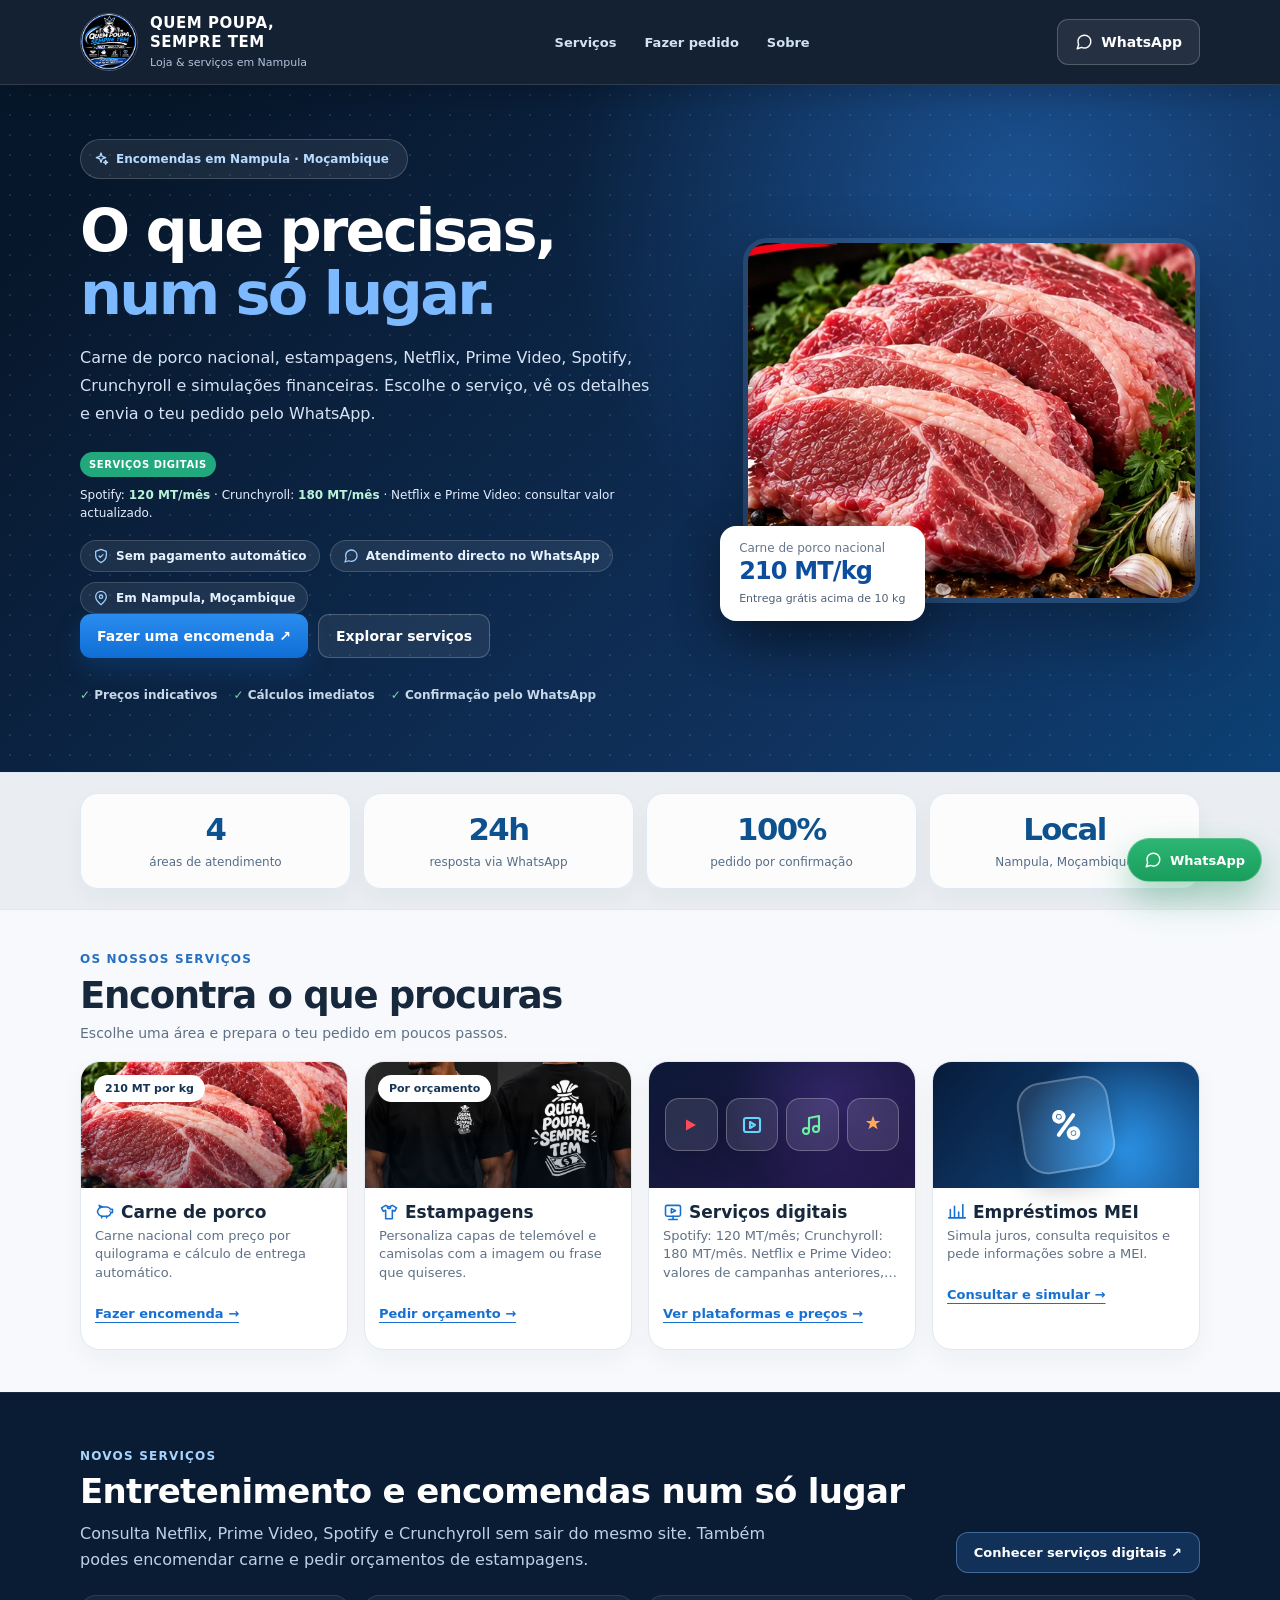
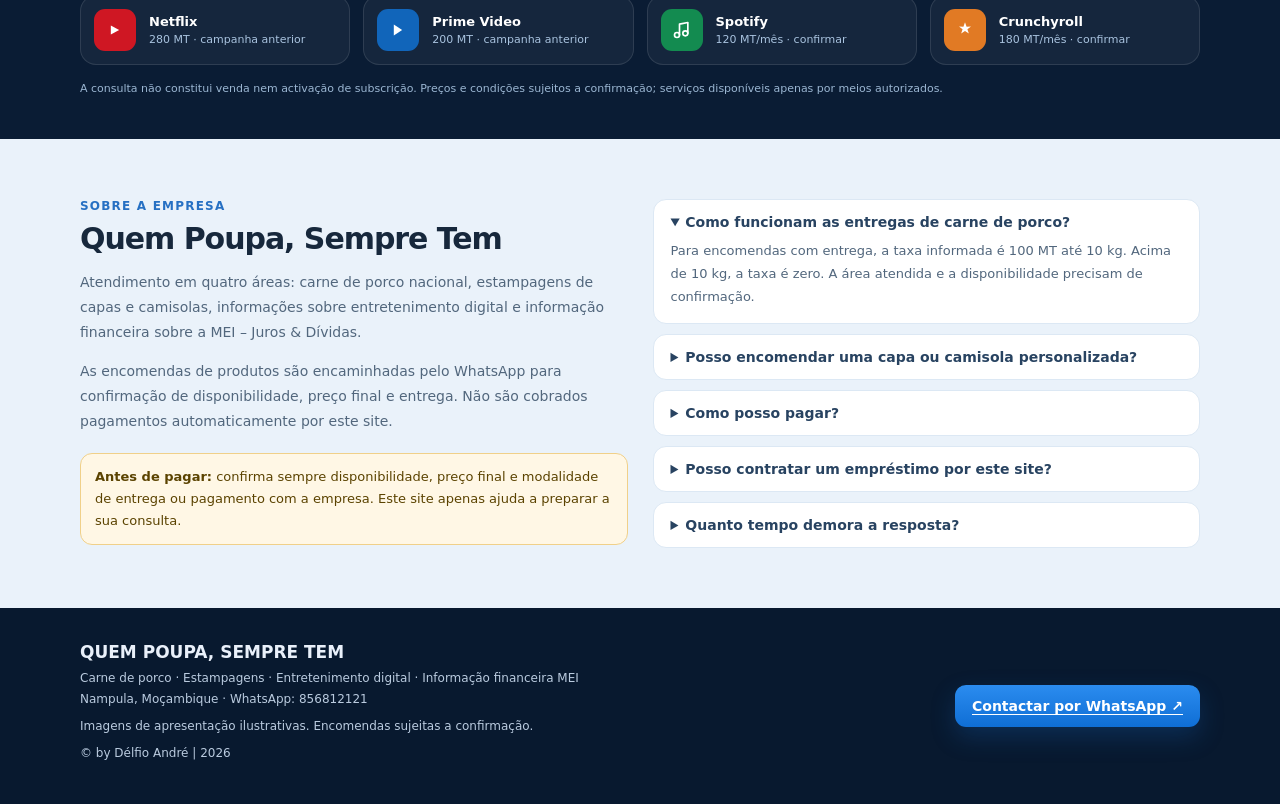
==== commit 33c02b55: "Target" ====
--- a/index.html
+++ b/index.html
@@ -48,7 +48,7 @@
             serviços em Nampula</small></span></a>
       <nav class="topnav" aria-label="Navegação principal">
         <a href="#servicos">Serviços</a>
-        <a href="#pedidos">Fazer pedido</a>
+        <a href="#servicos">Fazer pedido</a>
         <a href="#sobre">Sobre</a>
       </nav>
       <a class="outlinebtn header-contact" href="https://wa.me/258856812121" target="_blank" rel="noopener noreferrer">
@@ -71,7 +71,7 @@
             <span class="trust-badge"><svg class="icon-svg" viewBox="0 0 24 24" aria-hidden="true"><path d="M21 11.5a8.4 8.4 0 0 1-.9 3.8 8.5 8.5 0 0 1-7.6 4.7 8.4 8.4 0 0 1-3.8-.9L3 21l1.9-5.7a8.4 8.4 0 0 1-.9-3.8 8.5 8.5 0 0 1 4.7-7.6 8.4 8.4 0 0 1 3.8-.9h.5a8.5 8.5 0 0 1 8 8v.5Z"/></svg>Atendimento directo no WhatsApp</span>
             <span class="trust-badge"><svg class="icon-svg" viewBox="0 0 24 24" aria-hidden="true"><path d="M20 10c0 5-8 12-8 12S4 15 4 10a8 8 0 1 1 16 0Z"/><circle cx="12" cy="10" r="2.5"/></svg>Em Nampula, Moçambique</span>
           </div>
-          <div class="hero-actions"><a class="solidbtn" href="#pedidos">Fazer uma encomenda ↗</a><a class="outlinebtn"
+          <div class="hero-actions"><a class="solidbtn" href="carne.html" target="_blank" rel="noopener noreferrer">Fazer uma encomenda ↗</a><a class="outlinebtn"
               href="#servicos">Explorar serviços</a></div>
           <div class="hero-bullets"><span><b>✓</b> Preços indicativos</span><span><b>✓</b> Cálculos
               imediatos</span><span><b>✓</b> Confirmação pelo WhatsApp</span></div>
@@ -81,6 +81,26 @@
             alt="Imagem ilustrativa de carne de porco nacional">
           <div class="float-card"><small>Carne de porco nacional</small><strong>210 MT/kg</strong><span>Entrega grátis
               acima de 10 kg</span></div>
+        </div>
+      </div>
+    </section>
+    <section class="stats-strip" aria-label="Indicadores do negócio">
+      <div class="container stats-grid">
+        <div class="stat-item">
+          <strong>4</strong>
+          <span>áreas de atendimento</span>
+        </div>
+        <div class="stat-item">
+          <strong>24h</strong>
+          <span>resposta via WhatsApp</span>
+        </div>
+        <div class="stat-item">
+          <strong>100%</strong>
+          <span>pedido por confirmação</span>
+        </div>
+        <div class="stat-item">
+          <strong>Local</strong>
+          <span>Nampula, Moçambique</span>
         </div>
       </div>
     </section>
@@ -94,7 +114,7 @@
           </div>
         </div>
         <div class="service-cards">
-          <article class="service">
+          <a class="service" href="carne.html" target="_blank" rel="noopener noreferrer">
             <div class="photo"><img
                 src="assets/images/porco.webp" width="605" height="502" decoding="async"
                 loading="lazy" alt="Imagem ilustrativa de carne de porco">
@@ -102,11 +122,11 @@
             </div>
             <div class="body">
               <h3><svg class="icon-svg" viewBox="0 0 24 24" aria-hidden="true"><path d="M3 12c0-3.3 2.7-6 6-6h5.2c1.9 0 3.5 1.1 4.3 2.7H21v4h-2c-.4 2.4-2.5 4.3-5 4.3H9c-3.3 0-6-2.7-6-6Z"/><path d="m6 7-1-3 4 2m9 5h.01M8 17v2m6 0v-2"/></svg>Carne de porco</h3>
-              <p>Carne nacional com preço por quilograma e cálculo de entrega automático.</p><a class="service-link"
-                href="#painel-carne">Fazer encomenda →</a>
-            </div>
-          </article>
-          <article class="service">
+              <p>Carne nacional com preço por quilograma e cálculo de entrega automático.</p><span class="service-link">
+                Fazer encomenda →</span>
+            </div>
+          </a>
+          <a class="service" href="estampagens.html" target="_blank" rel="noopener noreferrer">
             <div class="photo"><img
                 src="assets/images/camisolas.webp" width="750" height="694" decoding="async"
                 loading="lazy" alt="Exemplo ilustrativo de camisolas personalizadas">
@@ -114,11 +134,11 @@
             </div>
             <div class="body">
               <h3><svg class="icon-svg" viewBox="0 0 24 24" aria-hidden="true"><path d="m8 4 4 2 4-2 5 3-2 4-3-1v10H8V10l-3 1-2-4 5-3Z"/><path d="M10 6c0 1.1.9 2 2 2s2-.9 2-2"/></svg>Estampagens</h3>
-              <p>Personaliza capas de telemóvel e camisolas com a imagem ou frase que quiseres.</p><a
-                class="service-link" href="#painel-estampa">Pedir orçamento →</a>
-            </div>
-          </article>
-          <article class="service">
+              <p>Personaliza capas de telemóvel e camisolas com a imagem ou frase que quiseres.</p><span
+                class="service-link">Pedir orçamento →</span>
+            </div>
+          </a>
+          <a class="service" href="servicos-digitais.html" target="_blank" rel="noopener noreferrer">
             <div class="digital-art" aria-hidden="true">
               <span class="digital-bubble d-b1">
                 <svg class="icon-svg" viewBox="0 0 24 24" aria-hidden="true"><path d="M7 6.5v11l10-5.5-10-5.5Z" fill="currentColor" stroke="none"/></svg>
@@ -136,19 +156,19 @@
             <div class="body">
               <h3><svg class="icon-svg" viewBox="0 0 24 24" aria-hidden="true"><rect x="3" y="4" width="18" height="13" rx="2"/><path d="m10 8 5 2.5-5 2.5V8Zm-3 13h10m-5-4v4"/></svg>Serviços digitais</h3>
               <p>Spotify: 120 MT/mês; Crunchyroll: 180 MT/mês. Netflix e Prime Video: valores de campanhas anteriores,
-                sujeitos a confirmação.</p><a class="service-link" href="#painel-digital">Ver plataformas e preços →</a>
-            </div>
-          </article>
-          <article class="service">
+                sujeitos a confirmação.</p><span class="service-link">Ver plataformas e preços →</span>
+            </div>
+          </a>
+          <a class="service" href="emprestimos-mei.html" target="_blank" rel="noopener noreferrer">
             <div class="finance-art" aria-hidden="true">
               <div class="symbol" aria-hidden="true"><svg class="icon-svg" viewBox="0 0 24 24"><path d="M7.5 16.5 16.5 7.5"/><path d="M9 7.2h.01M15.2 16.8h.01"/><circle cx="9" cy="7.2" r="2.5"/><circle cx="15.2" cy="16.8" r="2.5"/></svg></div>
             </div>
             <div class="body">
               <h3><svg class="icon-svg" viewBox="0 0 24 24" aria-hidden="true"><path d="M4 19V9m5 10V5m5 14v-7m5 7V3M2 19h20"/></svg>Empréstimos MEI</h3>
-              <p>Simula juros, consulta requisitos e pede informações sobre a MEI.</p><a class="service-link"
-                href="#painel-mei">Consultar e simular →</a>
-            </div>
-          </article>
+              <p>Simula juros, consulta requisitos e pede informações sobre a MEI.</p><span class="service-link">
+                Consultar e simular →</span>
+            </div>
+          </a>
         </div>
       </div>
     </section>
@@ -159,335 +179,12 @@
             <h2>Entretenimento e encomendas num só lugar</h2>
             <p>Consulta Netflix, Prime Video, Spotify e Crunchyroll sem sair do mesmo site. Também podes encomendar
               carne e pedir orçamentos de estampagens.</p>
-          </div><a class="featureband-cta" href="#painel-digital">Conhecer serviços digitais ↗</a>
-        </div>
-        <div class="featuretiles"><a href="#painel-digital" class="featuretile"><span class="featureglyph glyph-n"><svg class="icon-svg" viewBox="0 0 24 24" aria-hidden="true"><path d="M7 6.5v11l10-5.5-10-5.5Z" fill="currentColor" stroke="none"/></svg></span><span><b>Netflix</b><small>280 MT · campanha anterior</small></span></a><a href="#painel-digital" class="featuretile"><span class="featureglyph glyph-p"><svg class="icon-svg" viewBox="0 0 24 24" aria-hidden="true"><path d="M7 5.5v13l10-6.5-10-6.5Z" fill="currentColor" stroke="none"/></svg></span><span><b>Prime Video</b><small>200 MT · campanha anterior</small></span></a><a href="#painel-digital" class="featuretile"><span class="featureglyph glyph-s"><svg class="icon-svg" viewBox="0 0 24 24" aria-hidden="true"><path d="M9 18V5l10-2v13"/><circle cx="6" cy="18" r="3"/><circle cx="16" cy="16" r="3"/></svg></span><span><b>Spotify</b><small>120 MT/mês · confirmar</small></span></a><a href="#painel-digital" class="featuretile"><span class="featureglyph glyph-c"><svg class="icon-svg" viewBox="0 0 24 24" aria-hidden="true"><path d="M12 2.8 13.9 8l5.3-.1-4.3 3.1 1.7 5.3-4.6-3.1-4.6 3.1 1.7-5.3L4.8 7.9l5.3.1L12 2.8Z" fill="currentColor" stroke="none"/></svg></span><span><b>Crunchyroll</b><small>180 MT/mês · confirmar</small></span></a>
+          </div><a class="featureband-cta" href="servicos-digitais.html" target="_blank" rel="noopener noreferrer">Conhecer serviços digitais ↗</a>
+        </div>
+        <div class="featuretiles"><a href="servicos-digitais.html" target="_blank" rel="noopener noreferrer" class="featuretile"><span class="featureglyph glyph-n"><svg class="icon-svg" viewBox="0 0 24 24" aria-hidden="true"><path d="M7 6.5v11l10-5.5-10-5.5Z" fill="currentColor" stroke="none"/></svg></span><span><b>Netflix</b><small>280 MT · campanha anterior</small></span></a><a href="servicos-digitais.html" target="_blank" rel="noopener noreferrer" class="featuretile"><span class="featureglyph glyph-p"><svg class="icon-svg" viewBox="0 0 24 24" aria-hidden="true"><path d="M7 5.5v13l10-6.5-10-6.5Z" fill="currentColor" stroke="none"/></svg></span><span><b>Prime Video</b><small>200 MT · campanha anterior</small></span></a><a href="servicos-digitais.html" target="_blank" rel="noopener noreferrer" class="featuretile"><span class="featureglyph glyph-s"><svg class="icon-svg" viewBox="0 0 24 24" aria-hidden="true"><path d="M9 18V5l10-2v13"/><circle cx="6" cy="18" r="3"/><circle cx="16" cy="16" r="3"/></svg></span><span><b>Spotify</b><small>120 MT/mês · confirmar</small></span></a><a href="servicos-digitais.html" target="_blank" rel="noopener noreferrer" class="featuretile"><span class="featureglyph glyph-c"><svg class="icon-svg" viewBox="0 0 24 24" aria-hidden="true"><path d="M12 2.8 13.9 8l5.3-.1-4.3 3.1 1.7 5.3-4.6-3.1-4.6 3.1 1.7-5.3L4.8 7.9l5.3.1L12 2.8Z" fill="currentColor" stroke="none"/></svg></span><span><b>Crunchyroll</b><small>180 MT/mês · confirmar</small></span></a>
         </div>
         <p class="featurefineprint">A consulta não constitui venda nem activação de subscrição. Preços e condições
           sujeitos a confirmação; serviços disponíveis apenas por meios autorizados.</p>
-      </div>
-    </section>
-    <section class="workspace" id="pedidos">
-      <div class="container">
-        <div id="calc-browser-warning" class="calc-browser-warning" role="status"><svg class="icon-svg note-icon" viewBox="0 0 24 24" aria-hidden="true"><path d="M12 3 2.8 19h18.4L12 3Z"/><path d="M12 9v4m0 3h.01"/></svg> Esta pré-visualização não está a
-          executar os cálculos. Para alterar valores automaticamente, abre a versão publicada do site no Safari ou
-          Chrome.</div>
-        <div class="workspace-header">
-          <div class="section-label">Faz o teu pedido</div>
-          <h2>Simples, rápido e sem complicações</h2>
-          <p>Escolhe uma das secções abaixo. Todas as áreas abrem directamente e permitem preparar uma mensagem para o
-            WhatsApp Business.</p>
-        </div>
-        <nav class="tabs" aria-label="Saltar para um serviço">
-          <a class="pilltab" href="#painel-carne"><svg class="icon-svg" viewBox="0 0 24 24" aria-hidden="true"><path d="M3 12c0-3.3 2.7-6 6-6h5.2c1.9 0 3.5 1.1 4.3 2.7H21v4h-2c-.4 2.4-2.5 4.3-5 4.3H9c-3.3 0-6-2.7-6-6Z"/><path d="m6 7-1-3 4 2m9 5h.01M8 17v2m6 0v-2"/></svg>Carne de porco</a>
-          <a class="pilltab" href="#painel-estampa"><svg class="icon-svg" viewBox="0 0 24 24" aria-hidden="true"><path d="m8 4 4 2 4-2 5 3-2 4-3-1v10H8V10l-3 1-2-4 5-3Z"/><path d="M10 6c0 1.1.9 2 2 2s2-.9 2-2"/></svg>Estampagens</a>
-          <a class="pilltab" href="#painel-digital"><svg class="icon-svg" viewBox="0 0 24 24" aria-hidden="true"><rect x="3" y="4" width="18" height="13" rx="2"/><path d="m10 8 5 2.5-5 2.5V8Zm-3 13h10m-5-4v4"/></svg>Serviços digitais</a>
-          <a class="pilltab" href="#painel-mei"><svg class="icon-svg" viewBox="0 0 24 24" aria-hidden="true"><path d="M4 19V9m5 10V5m5 14v-7m5 7V3M2 19h20"/></svg>Empréstimos MEI</a>
-        </nav>
-        <div id="painel-carne" class="panel">
-          <div>
-            <h3>Encomendar carne de porco</h3>
-            <p class="intro">Carne de porco nacional a <strong>210 MT/kg</strong>. A disponibilidade é confirmada
-              individualmente pelo responsável.</p>
-            <div class="form-grid">
-              <div class="field"><label for="kg">Quantidade em kg *</label><input id="kg" inputmode="decimal"
-                  type="text" placeholder="Ex.: 1, 2,5 ou 10" autocomplete="off">
-                <div class="quick-values" aria-label="Quantidades rápidas">
-                  <button type="button" class="quick-option" data-kg="1">1 kg</button>
-                  <button type="button" class="quick-option" data-kg="5">5 kg</button>
-                  <button type="button" class="quick-option" data-kg="10">10 kg</button>
-                  <button type="button" class="quick-option" data-kg="12">12 kg</button>
-                </div><span class="hint calc-hint">Escreve os quilos ou usa uma das quantidades rápidas. O total é
-                  actualizado automaticamente.</span>
-                <div class="instant-result" aria-live="polite"><span>Quantidade: <b
-                      id="live-kg">—</b></span><span>Total: <strong id="live-pork">—</strong></span></div>
-              </div>
-              <div class="field"><label for="modo">Como queres receber?</label><select id="modo">
-                  <option value="entrega">Entrega ao domicílio</option>
-                  <option value="levantamento">Levantamento a combinar</option>
-                </select></div>
-              <div class="field"><label for="bairro">Bairro / local de entrega</label><input id="bairro" type="text"
-                  placeholder="Ex.: Nampula"></div>
-              <div class="field"><label for="data">Data pretendida</label><input id="data" type="date"></div>
-              <div class="field wide"><label for="obs">Observações (opcional)</label><textarea id="obs"
-                  placeholder="Se tiveres alguma preferência, escreve aqui."></textarea></div>
-            </div>
-            <p class="hint">Entrega: 100 MT para encomendas até 10 kg. Para quantidades <strong>acima de 10 kg</strong>,
-              a entrega é gratuita, sujeita à confirmação da área atendida.</p>
-            <div class="calc-tools"><button id="atualizar-carne" type="button" class="calc-refresh">↻ Actualizar cálculo
-                da carne</button><span id="status-carne" aria-live="polite">Introduz os quilogramas para
-                calcular.</span></div>
-            <p class="required-note" id="erro-carne" role="alert"></p>
-          </div>
-          <aside class="summary">
-            <div class="eyebrow2">Resumo da encomenda</div>
-            <div class="price-row"><span>Quantidade</span><strong id="q-kg">—</strong></div>
-            <div class="price-row"><span>Preço por kg</span><strong>210 MT</strong></div>
-            <div class="price-row"><span>Subtotal</span><strong id="subtotal">—</strong></div>
-            <div class="price-row"><span>Entrega</span><strong id="taxa">—</strong></div>
-            <div class="price-row total-row"><span><b>Total estimado</b></span><strong id="total-carne">—</strong></div>
-            <div class="calc-explain" id="carne-formula" aria-live="polite">Valor = quilogramas × 210 MT + entrega,
-              quando aplicável.</div>
-            <div class="price-note">O pedido só fica confirmado depois de a empresa verificar disponibilidade, local e
-              data.</div><a class="solidbtn action" id="enviar-carne"
-              href="https://wa.me/258856812121?text=Ol%C3%A1%21%20Gostaria%20de%20encomendar%20carne%20de%20porco."
-              target="_blank" rel="noopener noreferrer">Enviar pedido no WhatsApp ↗</a>
-          </aside>
-        </div>
-        <div id="painel-estampa" class="panel">
-          <div>
-            <h3>Estampagem personalizada</h3>
-            <p class="intro">Para capas de telemóvel ou camisolas. Envia os dados para receber um orçamento.</p>
-            <div class="form-grid">
-              <div class="field"><label for="produto">O que queres personalizar?</label><select id="produto">
-                  <option value="Capa de telemóvel">Capa de telemóvel</option>
-                  <option value="Camisola">Camisola</option>
-                </select></div>
-              <div class="field"><label for="qtd">Quantidade *</label><input id="qtd" type="number" min="1" step="1"
-                  value="1" inputmode="numeric"></div>
-              <div class="field wide"><label for="modelo">Modelo do telemóvel ou tamanho *</label><input id="modelo"
-                  type="text" placeholder="Ex.: Vivo Y17 / iPhone 12 / tamanho L"></div>
-              <div class="field wide"><label for="arte">Imagem, frase ou ideia *</label><textarea id="arte"
-                  placeholder="Descreve como queres a estampagem. Podes enviar a imagem no WhatsApp."></textarea></div>
-            </div>
-            <p class="hint">O preço e o prazo são confirmados pela equipa. A imagem de referência pode ser enviada
-              directamente na conversa do WhatsApp.</p>
-            <div class="calc-tools"><button id="atualizar-estampa" type="button" class="calc-refresh">↻ Actualizar
-                resumo de estampagem</button><span id="status-estampa" aria-live="polite">Indica produto e
-                quantidade.</span></div>
-            <p class="required-note" id="erro-estampa" role="alert"></p>
-          </div>
-          <aside class="info-box"><strong>Resumo da estampagem</strong>
-            <div class="stamp-rows" aria-live="polite">
-              <div class="price-row"><span>Produto</span><strong id="estampa-produto">Capa de telemóvel</strong></div>
-              <div class="price-row"><span>Quantidade</span><strong id="estampa-quantidade">—</strong></div>
-              <div class="price-row"><span>Modelo ou tamanho</span><strong id="estampa-modelo">—</strong></div>
-              <div class="price-row"><span>Personalização</span><strong id="estampa-arte">—</strong></div>
-              <div class="price-row total-row"><span>Valor final</span><strong id="estampa-total">Sob orçamento</strong>
-              </div>
-            </div>
-            <hr /><strong>Como funciona?</strong>
-            <div>1. Escolhe o produto.</div>
-            <div>2. Diz-nos o modelo, tamanho e quantidade.</div>
-            <div>3. Descreve a personalização.</div>
-            <div>4. A equipa confirma o orçamento e o prazo.</div>
-            <hr>
-            <div class="info-note"><svg class="icon-svg" viewBox="0 0 24 24" aria-hidden="true"><path d="M9 18h6m-5 4h4m-2-20a7 7 0 0 0-4 12.7c.8.6 1.3 1.3 1.5 2.3h5c.2-1 .7-1.7 1.5-2.3A7 7 0 0 0 12 2Z"/></svg>Não existe um preço fixo de estampagens anunciado neste site.</div><a class="solidbtn action"
-              id="enviar-estampa"
-              href="https://wa.me/258856812121?text=Ol%C3%A1%21%20Gostaria%20de%20pedir%20or%C3%A7amento%20de%20estampagens."
-              target="_blank" rel="noopener noreferrer">Pedir orçamento no WhatsApp ↗</a>
-          </aside>
-        </div>
-        <div class="panel" id="painel-digital">
-          <div>
-            <h3>Entretenimento digital</h3>
-            <p class="intro">Valores indicativos por mês: <strong>Spotify, 120 MT</strong> e
-              <strong>Crunchyroll, 180 MT</strong>. Os valores de Netflix e Prime Video são de campanhas anteriores.
-              Confirma preço, período, condições e disponibilidade antes de pagar.</p>
-            <fieldset class="digital-picker">
-              <legend>Escolhe a plataforma — toca num cartão</legend>
-              <div aria-label="Escolhe uma plataforma digital" class="digital-platforms" id="digital-platforms">
-                <label class="platform netflix" for="plataforma-0"><input type="radio" id="plataforma-0"
-                    name="digital-plataforma" value="Netflix" /><span class="platform-letter"
-                    aria-hidden="true">N</span><span class="platform-copy"><b>Netflix</b><span
-                      class="platform-price">280 MT</span><small>Campanha anterior · confirmar o valor
-                      actual</small></span><span class="platform-tick" aria-hidden="true">✓</span></label>
-                <label class="platform prime" for="plataforma-1"><input type="radio" id="plataforma-1"
-                    name="digital-plataforma" value="Amazon Prime Video" /><span class="platform-letter"
-                    aria-hidden="true">▶</span><span class="platform-copy"><b>Amazon Prime Video</b><span
-                      class="platform-price">200 MT</span><small>Campanha anterior · confirmar o valor
-                      actual</small></span><span class="platform-tick" aria-hidden="true">✓</span></label>
-                <label class="platform spotify" for="plataforma-2"><input type="radio" id="plataforma-2"
-                    name="digital-plataforma" value="Spotify" checked /><span class="platform-letter"
-                    aria-hidden="true">♫</span><span class="platform-copy"><b>Spotify</b><span
-                      class="platform-price">120 MT</span><small>Preço indicado · modalidade e prazo a
-                      confirmar</small></span><span class="platform-tick" aria-hidden="true">✓</span></label>
-                <label class="platform crunchyroll" for="plataforma-3"><input type="radio" id="plataforma-3"
-                    name="digital-plataforma" value="Crunchyroll" /><span class="platform-letter"
-                    aria-hidden="true">✦</span><span class="platform-copy"><b>Crunchyroll</b><span
-                      class="platform-price">180 MT</span><small>Preço indicado · modalidade e prazo a
-                      confirmar</small></span><span class="platform-tick" aria-hidden="true">✓</span></label>
-              </div>
-            </fieldset>
-            <div class="form-grid digital-fields">
-              <div class="field wide"><label for="digital-periodo">Período desejado</label><select id="digital-periodo"
-                  required>
-                  <option value="">Escolhe o número de meses</option>
-                  <option value="1" selected>1 mês</option>
-                  <option value="2">2 meses</option>
-                  <option value="3">3 meses</option>
-                  <option value="6">6 meses</option>
-                  <option value="12">12 meses</option>
-                </select></div>
-              <fieldset class="field wide payment-fieldset" aria-labelledby="titulo-metodo-pagamento">
-                <legend id="titulo-metodo-pagamento">Método de pagamento preferido</legend>
-                <p class="pay-instruction">Toca numa opção. Os dados para pagamento aparecem logo abaixo do nome
-                  escolhido.</p>
-                <div class="payment-options">
-                  <label class="pay-option">
-                    <input type="radio" name="digital-pagamento-radio" value="M-Pesa" aria-label="M-Pesa Vodacom" checked />
-                    <span class="pay-title"><span>M-Pesa (Vodacom)</span><span class="pay-arrow">⌄</span></span>
-                    <span class="pay-details">
-                      <span class="pay-data-label">NOME DO TITULAR</span><strong>Munvera Nunes</strong>
-                      <span class="pay-data-label">NÚMERO M-PESA PARA TRANSFERÊNCIA</span><strong class="pay-number">85
-                        681 2121</strong>
-                    </span>
-                  </label>
-                  <label class="pay-option">
-                    <input type="radio" name="digital-pagamento-radio" value="e-Mola" aria-label="e-Mola Movitel" />
-                    <span class="pay-title"><span>e-Mola (Movitel)</span><span class="pay-arrow">⌄</span></span>
-                    <span class="pay-details">
-                      <span class="pay-data-label">NOME DO TITULAR</span><strong>Munvera Nunes</strong>
-                      <span class="pay-data-label">NÚMERO e-MOLA PARA TRANSFERÊNCIA</span><strong class="pay-number">86
-                        957 5041</strong>
-                    </span>
-                  </label>
-                  <label class="pay-option">
-                    <input type="radio" name="digital-pagamento-radio" value="Millennium bim"
-                      aria-label="Millennium bim transferência bancária" />
-                    <span class="pay-title"><span>Millennium bim (Banco)</span><span class="pay-arrow">⌄</span></span>
-                    <span class="pay-details">
-                      <span class="pay-data-label">NOME DO TITULAR</span><strong>Munvera Dias</strong>
-                      <span class="pay-data-label">NÚMERO DA CONTA</span><strong class="pay-number">1097527744</strong>
-                      <span class="pay-data-label">NIB</span><strong class="pay-number">000100000109752774457</strong>
-                    </span>
-                  </label>
-                  <label class="pay-option">
-                    <input type="radio" name="digital-pagamento-radio" value="Dinheiro"
-                      aria-label="Dinheiro presencial" />
-                    <span class="pay-title"><span>Dinheiro presencial</span><span class="pay-arrow">⌄</span></span>
-                    <span class="pay-details"><strong>Pagamento presencial</strong><span>O local e o horário serão
-                        confirmados pela empresa.</span></span>
-                  </label>
-                </div>
-                <p class="pay-instruction">Estes são dados informativos. Aguarda a confirmação do pedido antes de
-                  transferir dinheiro.</p>
-              </fieldset>
-              <div class="field wide">
-                <div class="digitalselected" aria-live="polite" style="display:block">
-                  <span>Resumo do teu pedido</span>
-                  <div style="font-size:1.1rem;font-weight:800;margin-top:8px" id="digital-total">Escolhe uma plataforma
-                    e o número de meses.</div>
-                  <small id="digital-total-aviso">O valor será apresentado automaticamente depois de fazeres a
-                    escolha.</small>
-                  <small style="display:block;margin-top:10px">Os dados para transferir aparecem dentro do método de
-                    pagamento que seleccionares acima.</small>
-                  <small style="display:block;margin-top:10px">Confirma os dados com a empresa antes de qualquer
-                    transferência. O site não processa nem confirma pagamentos.</small>
-                </div>
-              </div>
-              <div class="field wide">
-                <p id="digital-erro" role="alert" aria-live="polite" style="color:#a6292d;font-weight:700;margin:0"></p>
-              </div>
-              <div class="field wide"><label for="digital-obs">Pergunta ou preferência (opcional)</label><textarea
-                  id="digital-obs" maxlength="300"
-                  placeholder="Ex.: Gostaria de conhecer as opções disponíveis e as formas de pagamento."></textarea>
-              </div>
-            </div>
-            <p class="hint">Não coloques palavras-passe, códigos de acesso ou dados bancários neste formulário. O site
-              apenas encaminha consultas para o WhatsApp e não activa subscrições. Serviços digitais só podem ser
-              comercializados em modalidades autorizadas pelas plataformas.</p>
-          </div>
-          <aside class="summary">
-            <div class="eyebrow2">Atendimento personalizado</div>
-            <div class="digital-summary-icon" aria-hidden="true"><svg class="icon-svg" viewBox="0 0 24 24"><rect x="3" y="4" width="18" height="13" rx="2"/><path d="m10 8 5 2.5-5 2.5V8Zm-3 13h10m-5-4v4"/></svg></div>
-            <h4>Selecciona o serviço e o período</h4>
-            <p class="info-desc">Escolhe a plataforma, os meses e o pagamento preferido. O total estimado muda
-              automaticamente; a empresa confirma a disponibilidade e o valor final.</p>
-            <div class="price-note">Netflix: 280 MT e Prime Video: 200 MT são valores de campanhas anteriores. Spotify:
-              120 MT e Crunchyroll: 180 MT são valores indicados pela empresa. A duração, disponibilidade e condições
-              devem ser confirmadas antes de qualquer compra.</div>
-            <a id="enviar-digital" class="solidbtn action"
-              href="https://wa.me/258856812121?text=Ol%C3%A1%21%20Gostaria%20de%20consultar%20os%20servi%C3%A7os%20digitais."
-              target="_blank" rel="noopener noreferrer">Consultar pelo WhatsApp ↗</a>
-            <div class="loan-under">A mensagem abre no WhatsApp. Confirma o envio para contactar a empresa.</div>
-          </aside>
-        </div>
-        <div id="painel-mei" class="panel">
-          <div>
-            <h3>Pedido de empréstimo — MEI</h3>
-            <p class="intro">Preenche os dados essenciais para enviar uma <strong>manifestação preliminar de
-                interesse</strong> à MEI – Juros & Dívidas. Os valores apresentados são apenas simulações. A recepção do
-              formulário não significa aprovação nem disponibilidade do crédito.</p>
-            <div class="loan-note"><svg class="icon-svg" viewBox="0 0 24 24" aria-hidden="true"><rect x="4" y="11" width="16" height="10" rx="2"/><path d="M8 11V7a4 4 0 0 1 8 0v4m-4 4v2"/></svg><strong>Privacidade:</strong> não introduzas o número do BI, fotografias de
-              documentos, PIN, palavras-passe ou informações bancárias. Os documentos só deverão ser pedidos futuramente
-              por um canal seguro e quando houver enquadramento legal.</div>
-            <div class="form-grid loan-fields">
-              <div class="field wide"><label for="mei-nome">Nome completo *</label><input id="mei-nome" type="text"
-                  autocomplete="name" maxlength="120" placeholder="Nome e apelidos" required></div>
-              <div class="field"><label for="capital">Valor pretendido (MT) *</label><input id="capital"
-                  inputmode="decimal" type="text" placeholder="Ex.: 1000 ou 2.500" autocomplete="off" required>
-                <div class="quick-values" aria-label="Montantes rápidos">
-                  <button type="button" class="quick-option" data-capital="1000">1.000 MT</button>
-                  <button type="button" class="quick-option" data-capital="2500">2.500 MT</button>
-                  <button type="button" class="quick-option" data-capital="5000">5.000 MT</button>
-                </div><span class="hint calc-hint">Os juros em MT mudam conforme o valor solicitado e o prazo. Taxa
-                  ilustrativa: 30% ao mês.</span>
-                <div class="instant-result" aria-live="polite"><span>Juros: <strong
-                      id="live-interest">—</strong></span><span>Total: <strong id="live-loan-total">—</strong></span>
-                </div>
-              </div>
-              <div class="field"><label for="meses">Prazo pretendido (meses) *</label><input id="meses" type="number"
-                  inputmode="numeric" min="1" max="120" step="1" value="1" required></div>
-              <div class="field wide"><label for="mei-residencia">Bairro / zona onde resides *</label><input
-                  id="mei-residencia" type="text" maxlength="100"
-                  placeholder="Ex.: Bairro de Nampula (sem morada completa)" required></div>
-              <div class="field"><label for="mei-comprovativo">Comprovativo de residência *</label><select
-                  id="mei-comprovativo">
-                  <option value="">Selecciona uma opção</option>
-                  <option value="Declaração do bairro">Tenho declaração do bairro</option>
-                  <option value="Outro comprovativo">Tenho outro comprovativo</option>
-                  <option value="Ainda não possuo">Ainda não possuo</option>
-                </select></div>
-              <div class="field"><label for="mei-rendimento">Situação de rendimento *</label><select
-                  id="mei-rendimento">
-                  <option value="">Selecciona uma opção</option>
-                  <option value="Trabalho por conta de outrem">Trabalho por conta de outrem</option>
-                  <option value="Negócio próprio">Negócio próprio</option>
-                  <option value="Outras fontes de rendimento">Outras fontes de rendimento</option>
-                  <option value="Sem rendimento declarado">Sem rendimento declarado</option>
-                  <option value="Prefiro explicar ao responsável">Prefiro explicar ao responsável</option>
-                </select></div>
-              <div class="field wide"><label for="mei-garantia">Garantia que poderias apresentar (se
-                  aplicável)</label><input id="mei-garantia" type="text" maxlength="140"
-                  placeholder="Ex.: bem disponível / ainda não tenho garantia definida"></div>
-              <div class="field wide"><label for="mei-observacoes">Informações adicionais (opcional)</label><textarea
-                  id="mei-observacoes" maxlength="450"
-                  placeholder="Indica informações relevantes, sem incluir dados bancários ou números de documentos."></textarea>
-              </div>
-              <div class="field wide"><label class="loan-check"><input id="mei-maior" type="checkbox"> <span>Confirmo
-                    que tenho <strong>18 anos ou mais</strong>. *</span></label></div>
-              <div class="field wide"><label class="loan-check"><input id="mei-bi" type="checkbox"> <span>Confirmo que
-                    possuo <strong>BI válido</strong> (não é necessário enviá-lo agora). *</span></label></div>
-              <div class="field wide"><label class="loan-check"><input id="mei-consente" type="checkbox"> <span>Autorizo
-                    a inclusão destes dados numa mensagem de WhatsApp dirigida à empresa. Compreendo que não se trata de
-                    uma aprovação de crédito. *</span></label></div>
-            </div>
-            <p class="hint">A garantia será avaliada conforme o valor e o risco. A análise, documentação e eventual
-              contratação exigem verificação pelo responsável e cumprimento das exigências legais.</p>
-            <div class="calc-tools"><button id="atualizar-mei" type="button" class="calc-refresh">↻ Actualizar simulação
-                MEI</button><span id="status-mei" aria-live="polite">Introduz valor e prazo para simular.</span></div>
-            <p class="required-note" id="erro-mei" role="alert"></p>
-          </div>
-          <aside class="summary">
-            <div class="eyebrow2">Simulação do valor solicitado</div>
-            <div class="price-row"><span>Capital</span><strong id="sim-capital">—</strong></div>
-            <div class="price-row"><span>Juros simples (30% ao mês)</span><strong id="sim-juros">—</strong></div>
-            <div class="price-row"><span>Juros por mês (ilustrativos)</span><strong id="sim-juros-mes">—</strong></div>
-            <div class="price-row"><span>Prazo</span><strong id="sim-prazo">—</strong></div>
-            <div class="price-row total-row"><span><b>Total simulado</b></span><strong id="sim-total">—</strong></div>
-            <div class="calc-explain" id="sim-formula" aria-live="polite">Insere o valor pretendido para veres os juros
-              e o total.</div>
-            <div class="price-note">A MEI ainda se encontra em preparação e regularização. O envio é um
-              <strong>pré-pedido de informação</strong>, não uma candidatura formal, oferta ou aprovação de empréstimo.
-              A taxa é ilustrativa e não está validada como condição de crédito disponível.</div>
-            <a class="solidbtn action" id="enviar-mei"
-              href="https://wa.me/258856812121?text=Ol%C3%A1%21%20Quero%20informa%C3%A7%C3%B5es%20sobre%20a%20MEI."
-              target="_blank" rel="noopener noreferrer">Enviar pedido de empréstimo ↗</a>
-            <div class="loan-under">Abre o WhatsApp Business da empresa com os dados preenchidos. <strong>Revê e toca em
-                Enviar no WhatsApp</strong> para concluir.</div>
-          </aside>
-        </div>
       </div>
     </section>
     <section class="about" id="sobre">
@@ -545,6 +242,10 @@
         por WhatsApp ↗</a>
     </div>
   </footer>
+  <a class="site-cta-float" href="https://wa.me/258856812121?text=Ol%C3%A1%21%20Quero%20fazer%20um%20pedido." target="_blank" rel="noopener noreferrer" aria-label="Enviar pedido pelo WhatsApp">
+    <svg class="icon-svg" viewBox="0 0 24 24" aria-hidden="true"><path d="M21 11.5a8.4 8.4 0 0 1-.9 3.8 8.5 8.5 0 0 1-7.6 4.7 8.4 8.4 0 0 1-3.8-.9L3 21l1.9-5.7a8.4 8.4 0 0 1-.9-3.8 8.5 8.5 0 0 1 4.7-7.6 8.4 8.4 0 0 1 3.8-.9h.5a8.5 8.5 0 0 1 8 8v.5Z"/></svg>
+    <span>WhatsApp</span>
+  </a>
   <script defer src="assets/js/main.js"></script>
 </body>
 
--- a/assets/css/styles.css
+++ b/assets/css/styles.css
@@ -58,9 +58,15 @@
     }
 
     .top {
-      background: var(--deep);
+      position: sticky;
+      top: 0;
+      z-index: 40;
+      background: rgba(6, 20, 39, .94);
+      backdrop-filter: blur(10px);
+      -webkit-backdrop-filter: blur(10px);
       color: #fff;
-      border-bottom: 1px solid #ffffff20
+      border-bottom: 1px solid #ffffff20;
+      box-shadow: 0 10px 24px rgba(1, 7, 13, .18)
     }
 
     .topin {
@@ -346,6 +352,46 @@
     .float-card span {
       font-size: 11px;
       color: #4e6176
+    }
+
+    .stats-strip {
+      background: rgba(18, 42, 72, .05);
+      border-top: 1px solid #dfeaf7;
+      border-bottom: 1px solid #dfeaf7
+    }
+
+    .stats-grid {
+      display: grid;
+      grid-template-columns: repeat(4, minmax(0, 1fr));
+      gap: 12px;
+      padding: 20px 0
+    }
+
+    .stat-item {
+      display: flex;
+      flex-direction: column;
+      align-items: center;
+      justify-content: center;
+      gap: 6px;
+      min-height: 96px;
+      padding: 16px 12px;
+      border-radius: 18px;
+      background: rgba(255, 255, 255, .86);
+      border: 1px solid #dfeaf7;
+      box-shadow: 0 10px 22px rgba(13, 40, 74, .04)
+    }
+
+    .stat-item strong {
+      font-size: clamp(22px, 2.4vw, 34px);
+      letter-spacing: -.05em;
+      color: #0d528f
+    }
+
+    .stat-item span {
+      font-size: 12px;
+      color: #566d88;
+      text-align: center;
+      line-height: 1.5
     }
 
     .mainpad {
@@ -571,9 +617,11 @@
       white-space: nowrap;
       border-radius: 100px;
       font-size: 13px;
-      font-weight: 800
-    }
-
+      font-weight: 800;
+      transition: all .18s ease
+    }
+
+    .pilltab.is-active,
     .pilltab[aria-selected="true"] {
       background: #0f559c;
       color: #fff;
@@ -664,12 +712,14 @@
     }
 
     .summary {
+      position: sticky;
+      top: 98px;
+      position: static;
       background: linear-gradient(165deg, #f1f7ff, #eaf2fc);
       border: 1px solid #dceafe;
       border-radius: 17px;
       padding: 22px
     }
-
     .summary .eyebrow2 {
       font-weight: 900;
       color: #416a96;
@@ -863,6 +913,38 @@
       top: 10px
     }
 
+    .site-cta-float {
+      position: fixed;
+      right: 18px;
+      bottom: 18px;
+      z-index: 60;
+      display: inline-flex;
+      align-items: center;
+      justify-content: center;
+      gap: 8px;
+      padding: 12px 16px;
+      border-radius: 999px;
+      background: linear-gradient(180deg, #2cb673 0%, #199d5d 100%);
+      color: #fff;
+      box-shadow: 0 16px 35px rgba(24, 146, 87, .38);
+      font-size: 13px;
+      font-weight: 800;
+      text-decoration: none;
+      border: 1px solid rgba(255, 255, 255, .3)
+    }
+
+    .site-cta-float .icon-svg {
+      width: 18px;
+      height: 18px;
+      flex: 0 0 18px
+    }
+
+    .site-cta-float:hover,
+    .site-cta-float:focus-visible {
+      transform: translateY(-1px);
+      box-shadow: 0 18px 40px rgba(24, 146, 87, .42)
+    }
+
     @media(max-width:900px) {
       .topin {
         gap: 14px
@@ -936,6 +1018,13 @@
         width: 16px;
         height: 16px;
         flex-basis: 16px
+      }
+
+      .site-cta-float {
+        right: 12px;
+        bottom: 12px;
+        padding: 10px 13px;
+        font-size: 12px
       }
 
       .topnav a {
@@ -984,6 +1073,10 @@
 
       .mainpad {
         padding: 49px 0 10px
+      }
+
+      .stats-grid {
+        grid-template-columns: repeat(2, minmax(0, 1fr))
       }
 
       .service-cards {
@@ -2082,4 +2175,198 @@
         font-size: 16px
       }
     }
+
+    .service-detail-page {
+      min-height: calc(100vh - 84px);
+      padding: clamp(30px, 6vw, 72px) 0;
+      background: radial-gradient(circle at 85% 10%, #dcecff 0, transparent 38%), #f4f7fb;
+      animation: service-page-enter .35s ease-out both
+    }
+
+    @keyframes service-page-enter {
+      from {
+        opacity: 0;
+        transform: translateY(8px)
+      }
+
+      to {
+        opacity: 1;
+        transform: translateY(0)
+      }
+    }
+
+    .service-detail.container {
+      width: min(820px, calc(100% - 40px));
+      margin-inline: auto;
+      padding: clamp(22px, 5vw, 48px);
+      background: #fff;
+      border: 1px solid var(--stroke);
+      border-radius: 24px;
+      box-shadow: 0 18px 50px rgba(10, 36, 65, .09)
+    }
+
+    .service-detail-back {
+      display: inline-flex;
+      min-height: 44px;
+      align-items: center;
+      margin-bottom: 20px;
+      color: #176fd1;
+      font-size: 13px;
+      font-weight: 800
+    }
+
+    .service-detail-back:focus-visible,
+    .service-detail-link:focus-visible {
+      outline: 3px solid #4b9cf0;
+      outline-offset: 3px
+    }
+
+    .service-detail h1 {
+      margin: 8px 0 12px;
+      color: var(--navy);
+      font-size: clamp(30px, 5vw, 46px);
+      letter-spacing: -.04em;
+      line-height: 1.1
+    }
+
+    .service-detail > p {
+      color: #536981;
+      font-size: 15px;
+      line-height: 1.75
+    }
+
+    .service-detail-list {
+      display: grid;
+      gap: 10px;
+      margin: 24px 0;
+      padding: 0;
+      list-style: none
+    }
+
+    .service-detail-list li {
+      display: grid;
+      gap: 5px;
+      padding: 14px 16px;
+      border: 1px solid #e1eaf4;
+      border-radius: 13px;
+      background: #f8fbff
+    }
+
+    .service-detail-list strong {
+      color: #1d3d5c;
+      font-size: 14px
+    }
+
+    .service-detail-list span {
+      color: #5b6f85;
+      font-size: 13px;
+      line-height: 1.55
+    }
+
+    .service-detail > .service-detail-note {
+      padding: 13px 15px;
+      border-left: 3px solid #87b9ed;
+      background: #f1f7fd;
+      border-radius: 0 10px 10px 0;
+      font-size: 13px
+    }
+
+    .service-detail-actions {
+      display: flex;
+      align-items: center;
+      flex-wrap: wrap;
+      gap: 10px;
+      margin-top: 24px
+    }
+
+    .service-detail-link {
+      display: inline-flex;
+      min-height: 44px;
+      align-items: center;
+      padding: 10px 14px;
+      border-radius: 11px;
+      color: #176fd1;
+      font-size: 13px;
+      font-weight: 800
+    }
+
+    .service-detail-link:hover {
+      background: #eff6ff
+    }
+
+    @media(prefers-reduced-motion:reduce) {
+      .service-detail-page {
+        animation: none
+      }
+    }
+
+    /* Cartões de serviços mais compactos para reduzir a altura da página. */
+    .mainpad {
+      padding-block: 42px
+    }
+
+    .section-lead {
+      margin-bottom: 16px
+    }
+
+    .service .photo,
+    .service .digital-art,
+    .service .finance-art {
+      height: 126px
+    }
+
+    .service .body {
+      min-height: 0;
+      padding: 14px
+    }
+
+    .service {
+      display: flex;
+      flex-direction: column;
+      color: inherit;
+      text-decoration: none
+    }
+
+    .service:focus-visible {
+      outline: 3px solid #4b9cf0;
+      outline-offset: -3px
+    }
+
+    .service .body h3 {
+      font-size: 17px;
+      margin-bottom: 5px
+    }
+
+    .service .body p {
+      flex: 0 1 auto;
+      display: -webkit-box;
+      -webkit-box-orient: vertical;
+      -webkit-line-clamp: 3;
+      overflow: hidden;
+      line-height: 1.45;
+      margin-bottom: 8px
+    }
+
+    .panel {
+      scroll-margin-top: 100px
+    }
+
+    @media(max-width:650px) {
+      .service {
+        display: grid;
+        grid-template-columns: 34% 1fr;
+        min-height: 0
+      }
+
+      .service .photo,
+      .service .digital-art,
+      .service .finance-art {
+        height: auto;
+        min-height: 124px
+      }
+
+      .panel {
+        scroll-margin-top: 135px
+      }
+    }
   
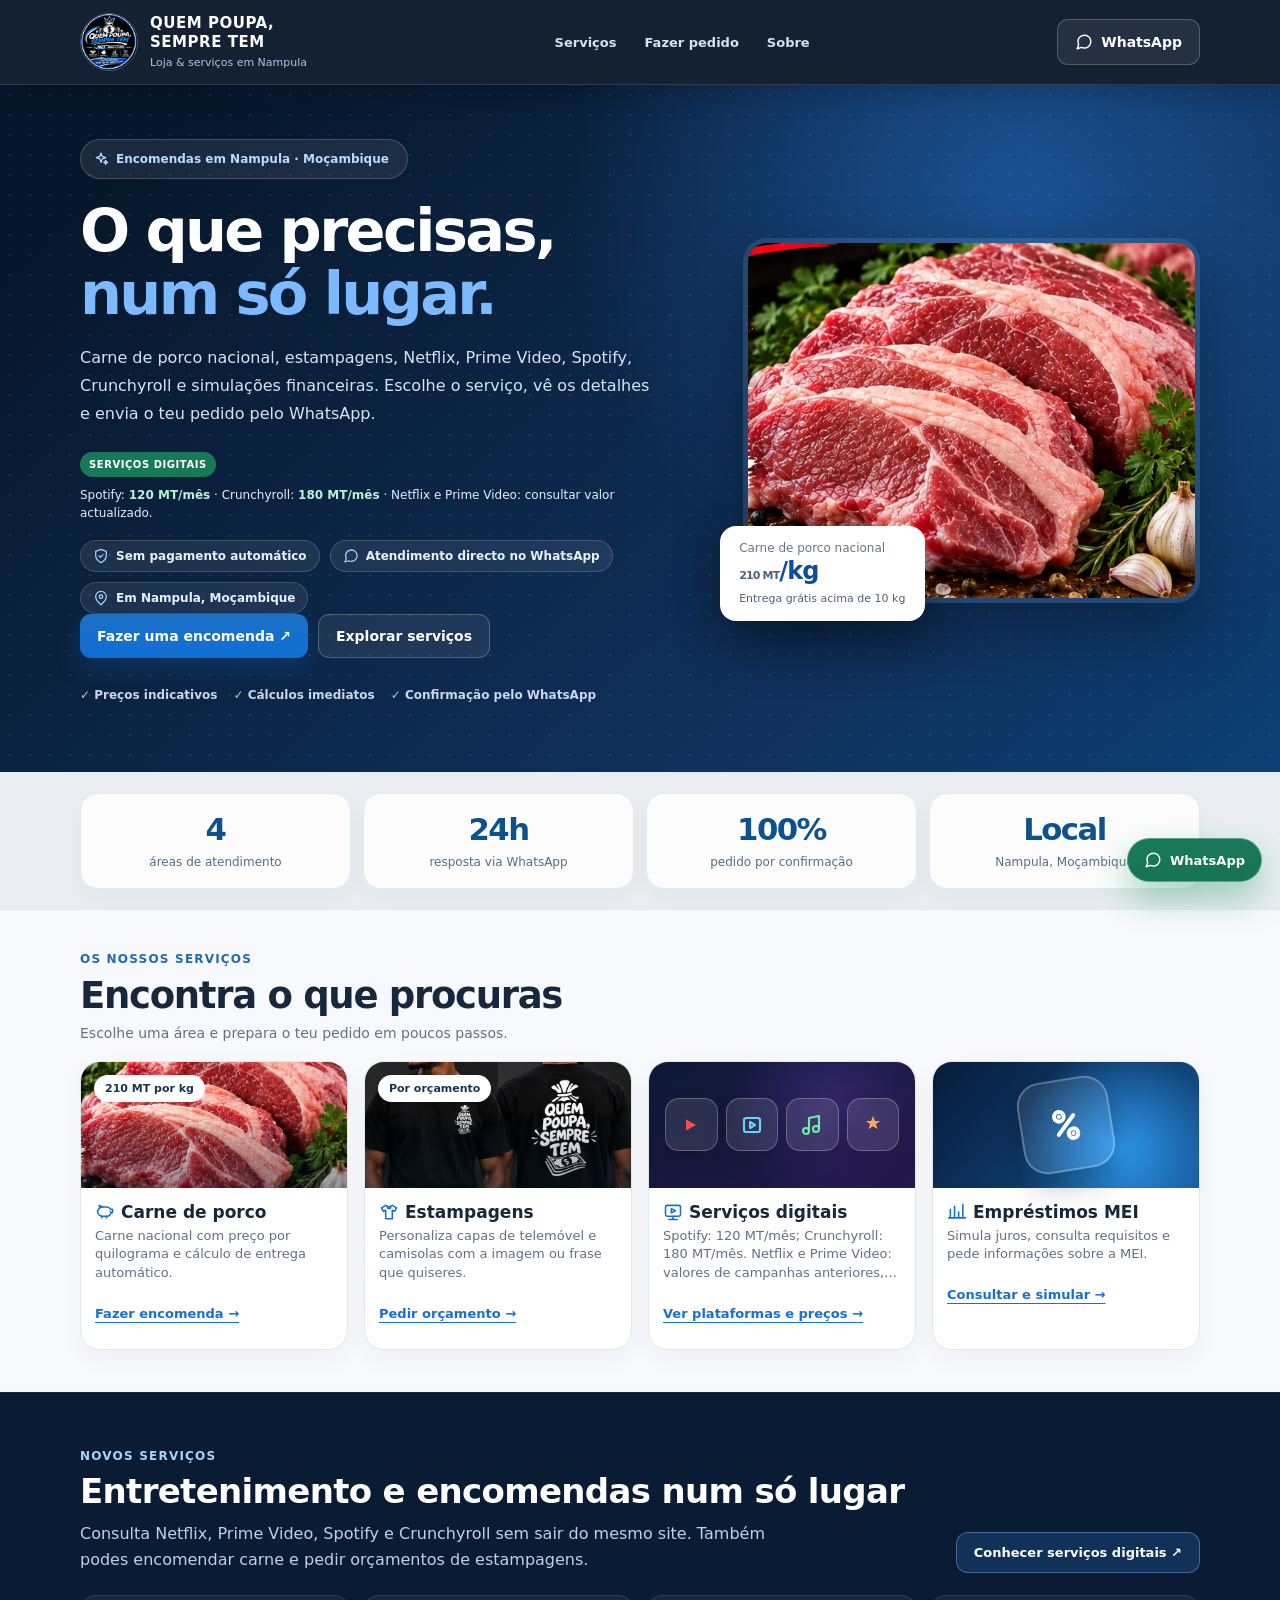
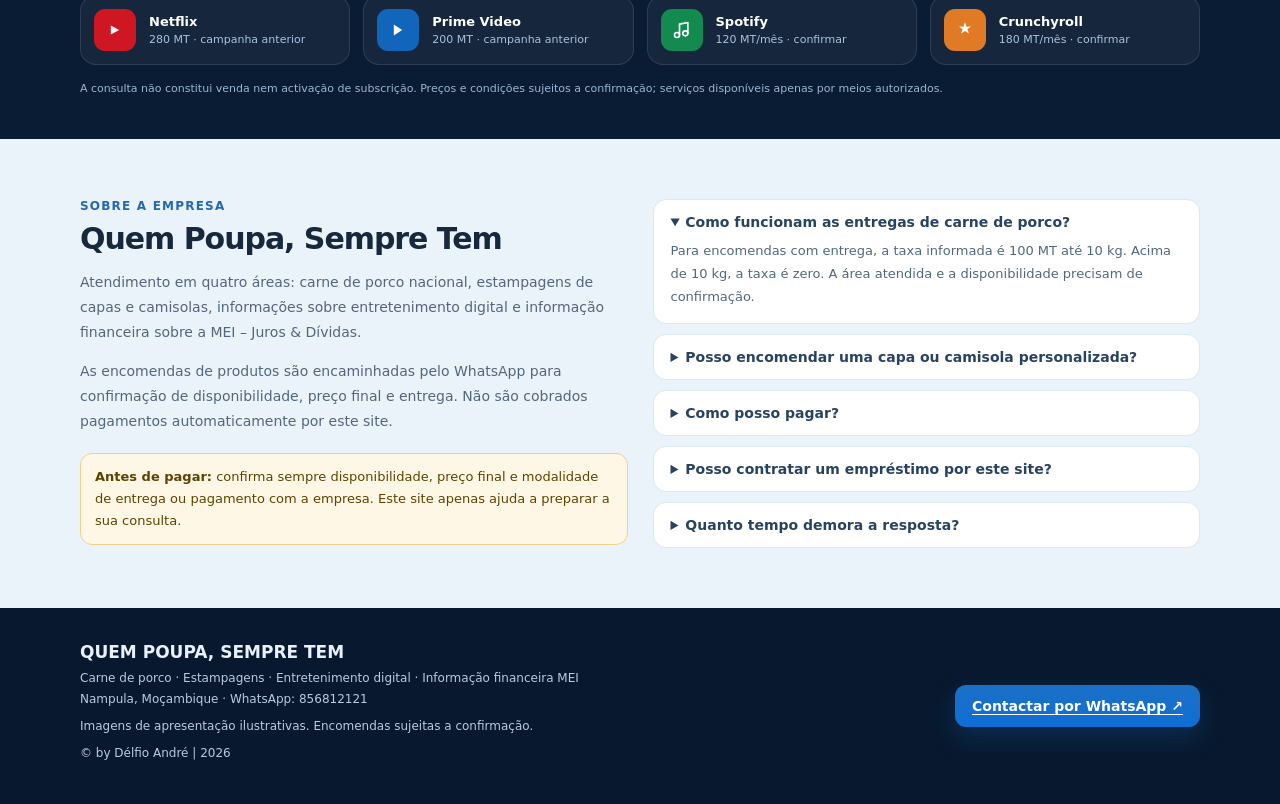
==== commit d82a3960: "All Pelo que já vi do site, estas seriam as melhorias mais úteis, por prioridade:  1. **Pré-visualiz" ====
--- a/index.html
+++ b/index.html
@@ -64,8 +64,9 @@
           <h1>O que precisas,<br><span>num só lugar.</span></h1>
           <p>Carne de porco nacional, estampagens, Netflix, Prime Video, Spotify, Crunchyroll e simulações financeiras.
             Escolhe o serviço, vê os detalhes e envia o teu pedido pelo WhatsApp.</p>
-          <div class="hero-new"><span class="new-dot">SERVIÇOS DIGITAIS</span><span>Spotify: <b>120 MT/mês</b> ·
-            Crunchyroll: <b>180 MT/mês</b> · Netflix e Prime Video: consultar valor actualizado.</span></div>
+          <div class="hero-new"><span class="new-dot">SERVIÇOS DIGITAIS</span><span>Spotify: <b><span
+                data-catalog-value="spotify">Consultar valor</span>/mês</b> · Crunchyroll: <b><span
+                data-catalog-value="crunchyroll">Consultar valor</span>/mês</b> · Netflix e Prime Video: consultar valor actualizado.</span></div>
           <div class="trust-row" aria-label="Confiança e atendimento">
             <span class="trust-badge"><svg class="icon-svg" viewBox="0 0 24 24" aria-hidden="true"><path d="M12 22s8-4 8-11V5l-8-3-8 3v6c0 7 8 11 8 11Z"/><path d="m9 12 2 2 4-4"/></svg>Sem pagamento automático</span>
             <span class="trust-badge"><svg class="icon-svg" viewBox="0 0 24 24" aria-hidden="true"><path d="M21 11.5a8.4 8.4 0 0 1-.9 3.8 8.5 8.5 0 0 1-7.6 4.7 8.4 8.4 0 0 1-3.8-.9L3 21l1.9-5.7a8.4 8.4 0 0 1-.9-3.8 8.5 8.5 0 0 1 4.7-7.6 8.4 8.4 0 0 1 3.8-.9h.5a8.5 8.5 0 0 1 8 8v.5Z"/></svg>Atendimento directo no WhatsApp</span>
@@ -79,8 +80,9 @@
         <div class="hero-image"><img
             src="assets/images/porco.webp" width="605" height="502" fetchpriority="high" decoding="async"
             alt="Imagem ilustrativa de carne de porco nacional">
-          <div class="float-card"><small>Carne de porco nacional</small><strong>210 MT/kg</strong><span>Entrega grátis
-              acima de 10 kg</span></div>
+          <div class="float-card"><small>Carne de porco nacional</small><strong><span
+                data-catalog-value="porkPerKg">Consultar valor</span>/kg</strong><span>Entrega grátis
+              acima de <span data-catalog-value="deliveryLimitKg">consultar</span> kg</span></div>
         </div>
       </div>
     </section>
@@ -118,7 +120,7 @@
             <div class="photo"><img
                 src="assets/images/porco.webp" width="605" height="502" decoding="async"
                 loading="lazy" alt="Imagem ilustrativa de carne de porco">
-              <div class="shade"></div><span class="tag">210 MT por kg</span>
+              <div class="shade"></div><span class="tag"><span data-catalog-value="porkPerKg">Consultar valor</span> por kg</span>
             </div>
             <div class="body">
               <h3><svg class="icon-svg" viewBox="0 0 24 24" aria-hidden="true"><path d="M3 12c0-3.3 2.7-6 6-6h5.2c1.9 0 3.5 1.1 4.3 2.7H21v4h-2c-.4 2.4-2.5 4.3-5 4.3H9c-3.3 0-6-2.7-6-6Z"/><path d="m6 7-1-3 4 2m9 5h.01M8 17v2m6 0v-2"/></svg>Carne de porco</h3>
@@ -155,7 +157,8 @@
             </div>
             <div class="body">
               <h3><svg class="icon-svg" viewBox="0 0 24 24" aria-hidden="true"><rect x="3" y="4" width="18" height="13" rx="2"/><path d="m10 8 5 2.5-5 2.5V8Zm-3 13h10m-5-4v4"/></svg>Serviços digitais</h3>
-              <p>Spotify: 120 MT/mês; Crunchyroll: 180 MT/mês. Netflix e Prime Video: valores de campanhas anteriores,
+              <p>Spotify: <span data-catalog-value="spotify">consultar valor</span>/mês; Crunchyroll: <span
+                  data-catalog-value="crunchyroll">consultar valor</span>/mês. Netflix e Prime Video: valores de campanhas anteriores,
                 sujeitos a confirmação.</p><span class="service-link">Ver plataformas e preços →</span>
             </div>
           </a>
@@ -181,7 +184,7 @@
               carne e pedir orçamentos de estampagens.</p>
           </div><a class="featureband-cta" href="servicos-digitais.html" target="_blank" rel="noopener noreferrer">Conhecer serviços digitais ↗</a>
         </div>
-        <div class="featuretiles"><a href="servicos-digitais.html" target="_blank" rel="noopener noreferrer" class="featuretile"><span class="featureglyph glyph-n"><svg class="icon-svg" viewBox="0 0 24 24" aria-hidden="true"><path d="M7 6.5v11l10-5.5-10-5.5Z" fill="currentColor" stroke="none"/></svg></span><span><b>Netflix</b><small>280 MT · campanha anterior</small></span></a><a href="servicos-digitais.html" target="_blank" rel="noopener noreferrer" class="featuretile"><span class="featureglyph glyph-p"><svg class="icon-svg" viewBox="0 0 24 24" aria-hidden="true"><path d="M7 5.5v13l10-6.5-10-6.5Z" fill="currentColor" stroke="none"/></svg></span><span><b>Prime Video</b><small>200 MT · campanha anterior</small></span></a><a href="servicos-digitais.html" target="_blank" rel="noopener noreferrer" class="featuretile"><span class="featureglyph glyph-s"><svg class="icon-svg" viewBox="0 0 24 24" aria-hidden="true"><path d="M9 18V5l10-2v13"/><circle cx="6" cy="18" r="3"/><circle cx="16" cy="16" r="3"/></svg></span><span><b>Spotify</b><small>120 MT/mês · confirmar</small></span></a><a href="servicos-digitais.html" target="_blank" rel="noopener noreferrer" class="featuretile"><span class="featureglyph glyph-c"><svg class="icon-svg" viewBox="0 0 24 24" aria-hidden="true"><path d="M12 2.8 13.9 8l5.3-.1-4.3 3.1 1.7 5.3-4.6-3.1-4.6 3.1 1.7-5.3L4.8 7.9l5.3.1L12 2.8Z" fill="currentColor" stroke="none"/></svg></span><span><b>Crunchyroll</b><small>180 MT/mês · confirmar</small></span></a>
+        <div class="featuretiles"><a href="servicos-digitais.html" target="_blank" rel="noopener noreferrer" class="featuretile"><span class="featureglyph glyph-n"><svg class="icon-svg" viewBox="0 0 24 24" aria-hidden="true"><path d="M7 6.5v11l10-5.5-10-5.5Z" fill="currentColor" stroke="none"/></svg></span><span><b>Netflix</b><small><span data-catalog-value="netflix">Consultar valor</span> · campanha anterior</small></span></a><a href="servicos-digitais.html" target="_blank" rel="noopener noreferrer" class="featuretile"><span class="featureglyph glyph-p"><svg class="icon-svg" viewBox="0 0 24 24" aria-hidden="true"><path d="M7 5.5v13l10-6.5-10-6.5Z" fill="currentColor" stroke="none"/></svg></span><span><b>Prime Video</b><small><span data-catalog-value="primeVideo">Consultar valor</span> · campanha anterior</small></span></a><a href="servicos-digitais.html" target="_blank" rel="noopener noreferrer" class="featuretile"><span class="featureglyph glyph-s"><svg class="icon-svg" viewBox="0 0 24 24" aria-hidden="true"><path d="M9 18V5l10-2v13"/><circle cx="6" cy="18" r="3"/><circle cx="16" cy="16" r="3"/></svg></span><span><b>Spotify</b><small><span data-catalog-value="spotify">Consultar valor</span>/mês · confirmar</small></span></a><a href="servicos-digitais.html" target="_blank" rel="noopener noreferrer" class="featuretile"><span class="featureglyph glyph-c"><svg class="icon-svg" viewBox="0 0 24 24" aria-hidden="true"><path d="M12 2.8 13.9 8l5.3-.1-4.3 3.1 1.7 5.3-4.6-3.1-4.6 3.1 1.7-5.3L4.8 7.9l5.3.1L12 2.8Z" fill="currentColor" stroke="none"/></svg></span><span><b>Crunchyroll</b><small><span data-catalog-value="crunchyroll">Consultar valor</span>/mês · confirmar</small></span></a>
         </div>
         <p class="featurefineprint">A consulta não constitui venda nem activação de subscrição. Preços e condições
           sujeitos a confirmação; serviços disponíveis apenas por meios autorizados.</p>
@@ -204,7 +207,9 @@
         <div class="faq">
           <details open>
             <summary>Como funcionam as entregas de carne de porco?</summary>
-            <p>Para encomendas com entrega, a taxa informada é 100 MT até 10 kg. Acima de 10 kg, a taxa é zero. A área
+            <p>Para encomendas com entrega, a taxa informada é <span data-catalog-value="deliveryFee">Consultar valor</span> até <span
+                data-catalog-value="deliveryLimitKg">consultar</span> kg. Acima de <span
+                data-catalog-value="deliveryLimitKg">consultar</span> kg, a taxa é zero. A área
               atendida e a disponibilidade precisam de confirmação.</p>
           </details>
           <details>
--- a/assets/css/styles.css
+++ b/assets/css/styles.css
@@ -159,7 +159,7 @@
     }
 
     .solidbtn {
-      background: linear-gradient(180deg, #2b8cef 0%, #0f6ed5 100%);
+      background: linear-gradient(180deg, #1c70c5 0%, #0f6ed5 100%);
       color: white;
       box-shadow: 0 10px 24px rgba(22, 97, 179, .28)
     }
@@ -180,12 +180,17 @@
     }
 
     .outlinebtn:focus-visible,
+    .hero .solidbtn:focus-visible {
+      outline: 3px solid #7bb8ff;
+      outline-offset: 2px
+    }
+
     .solidbtn:focus-visible,
     .pilltab:focus-visible,
     input:focus-visible,
     select:focus-visible,
     textarea:focus-visible {
-      outline: 3px solid #7bb8ff;
+      outline: 3px solid #0f559c;
       outline-offset: 2px
     }
 
@@ -300,7 +305,7 @@
     }
 
     .hero-bullets b {
-      color: #80d2ac
+      color: #8ce0b8
     }
 
     .hero-image {
@@ -409,7 +414,7 @@
     .section-label {
       font-size: 12px;
       font-weight: 900;
-      color: #2670c3;
+      color: #2568b2;
       letter-spacing: .1em;
       text-transform: uppercase
     }
@@ -900,7 +905,7 @@
     }
 
     .skip {
-      position: absolute;
+      position: fixed;
       top: -60px;
       left: 10px;
       background: #fff;
@@ -924,7 +929,7 @@
       gap: 8px;
       padding: 12px 16px;
       border-radius: 999px;
-      background: linear-gradient(180deg, #2cb673 0%, #199d5d 100%);
+      background: linear-gradient(180deg, #187958 0%, #167453 100%);
       color: #fff;
       box-shadow: 0 16px 35px rgba(24, 146, 87, .38);
       font-size: 13px;
@@ -1011,7 +1016,8 @@
 
       .header-contact {
         padding: 10px 12px;
-        font-size: 12px
+        font-size: 12px;
+        min-height: 44px
       }
 
       .header-contact .icon-svg {
@@ -1028,7 +1034,18 @@
       }
 
       .topnav a {
+        min-height: 44px;
+        display: inline-flex;
+        align-items: center;
         font-size: 12px
+      }
+
+      .solidbtn,
+      .outlinebtn,
+      .site-cta-float,
+      .quick-option,
+      .calc-refresh {
+        min-height: 44px
       }
 
       .hero-grid {
@@ -1528,7 +1545,7 @@
     }
 
     .new-dot {
-      background: #21a87c;
+      background: #187958;
       color: #fff;
       font-size: 10px;
       font-weight: 900;
@@ -1830,7 +1847,7 @@
     }
 
     #painel-digital .platform:has(input:focus-visible) {
-      outline: 3px solid #4b9cf0;
+      outline: 3px solid #0f559c;
       outline-offset: 3px
     }
 
@@ -2007,7 +2024,7 @@
     }
 
     .pay-option:focus-within {
-      outline: 2px solid #287ce0;
+      outline: 3px solid #0f559c;
       outline-offset: 2px
     }
 
@@ -2048,7 +2065,7 @@
     }
 
     .calc-refresh:focus-visible {
-      outline: 3px solid #4c9fe7;
+      outline: 3px solid #0f559c;
       outline-offset: 2px
     }
 
@@ -2107,7 +2124,11 @@
     .quick-option:hover,
     .quick-option:focus-visible {
       background: #dfefff;
-      border-color: #357bc5;
+      border-color: #357bc5
+    }
+
+    .quick-option:focus-visible {
+      outline: 3px solid #0f559c;
       outline-offset: 2px
     }
 
@@ -2369,4 +2390,96 @@
         scroll-margin-top: 135px
       }
     }
+
+    .whatsapp-preview {
+      width: min(620px, calc(100% - 32px));
+      max-height: min(84vh, 760px);
+      margin: auto;
+      padding: clamp(20px, 4vw, 30px);
+      border: 1px solid #d5e1ef;
+      border-radius: 18px;
+      color: #18314f;
+      box-shadow: 0 24px 70px #07172b45
+    }
+
+    .whatsapp-preview::backdrop {
+      background: #07172bcc
+    }
+
+    .whatsapp-preview h2 {
+      margin: 0;
+      color: #102b49;
+      font-size: clamp(21px, 4vw, 27px)
+    }
+
+    .whatsapp-preview-intro {
+      margin: 9px 0 16px;
+      color: #52677e;
+      font-size: 13px;
+      line-height: 1.6
+    }
+
+    .whatsapp-preview-message {
+      max-height: 48vh;
+      overflow: auto;
+      margin: 0;
+      padding: 15px;
+      border: 1px solid #dce5ef;
+      border-radius: 12px;
+      background: #f7faff;
+      color: #233e5d;
+      font: inherit;
+      font-size: 13px;
+      line-height: 1.6;
+      white-space: pre-wrap;
+      overflow-wrap: anywhere
+    }
+
+    .whatsapp-preview-error {
+      margin: 0;
+      color: #8c3030;
+      font-size: 13px;
+      line-height: 1.5
+    }
+
+    .whatsapp-preview-actions {
+      display: flex;
+      justify-content: flex-end;
+      flex-wrap: wrap;
+      gap: 10px;
+      margin-top: 18px
+    }
+
+    .whatsapp-preview-actions button {
+      min-height: 44px;
+      padding: 10px 15px;
+      border: 1px solid #b9c9dc;
+      border-radius: 11px;
+      background: #fff;
+      color: #244463;
+      font: inherit;
+      font-size: 13px;
+      font-weight: 750;
+      cursor: pointer
+    }
+
+    .whatsapp-preview-actions button:hover {
+      background: #f0f6fd
+    }
+
+    .whatsapp-preview-actions :focus-visible {
+      outline: 3px solid #0f559c;
+      outline-offset: 3px
+    }
+
+    .whatsapp-preview-continue {
+      min-height: 44px;
+      padding: 10px 15px
+    }
+
+    @media(max-width:450px) {
+      .whatsapp-preview-actions > * {
+        flex: 1 1 100%
+      }
+    }
   
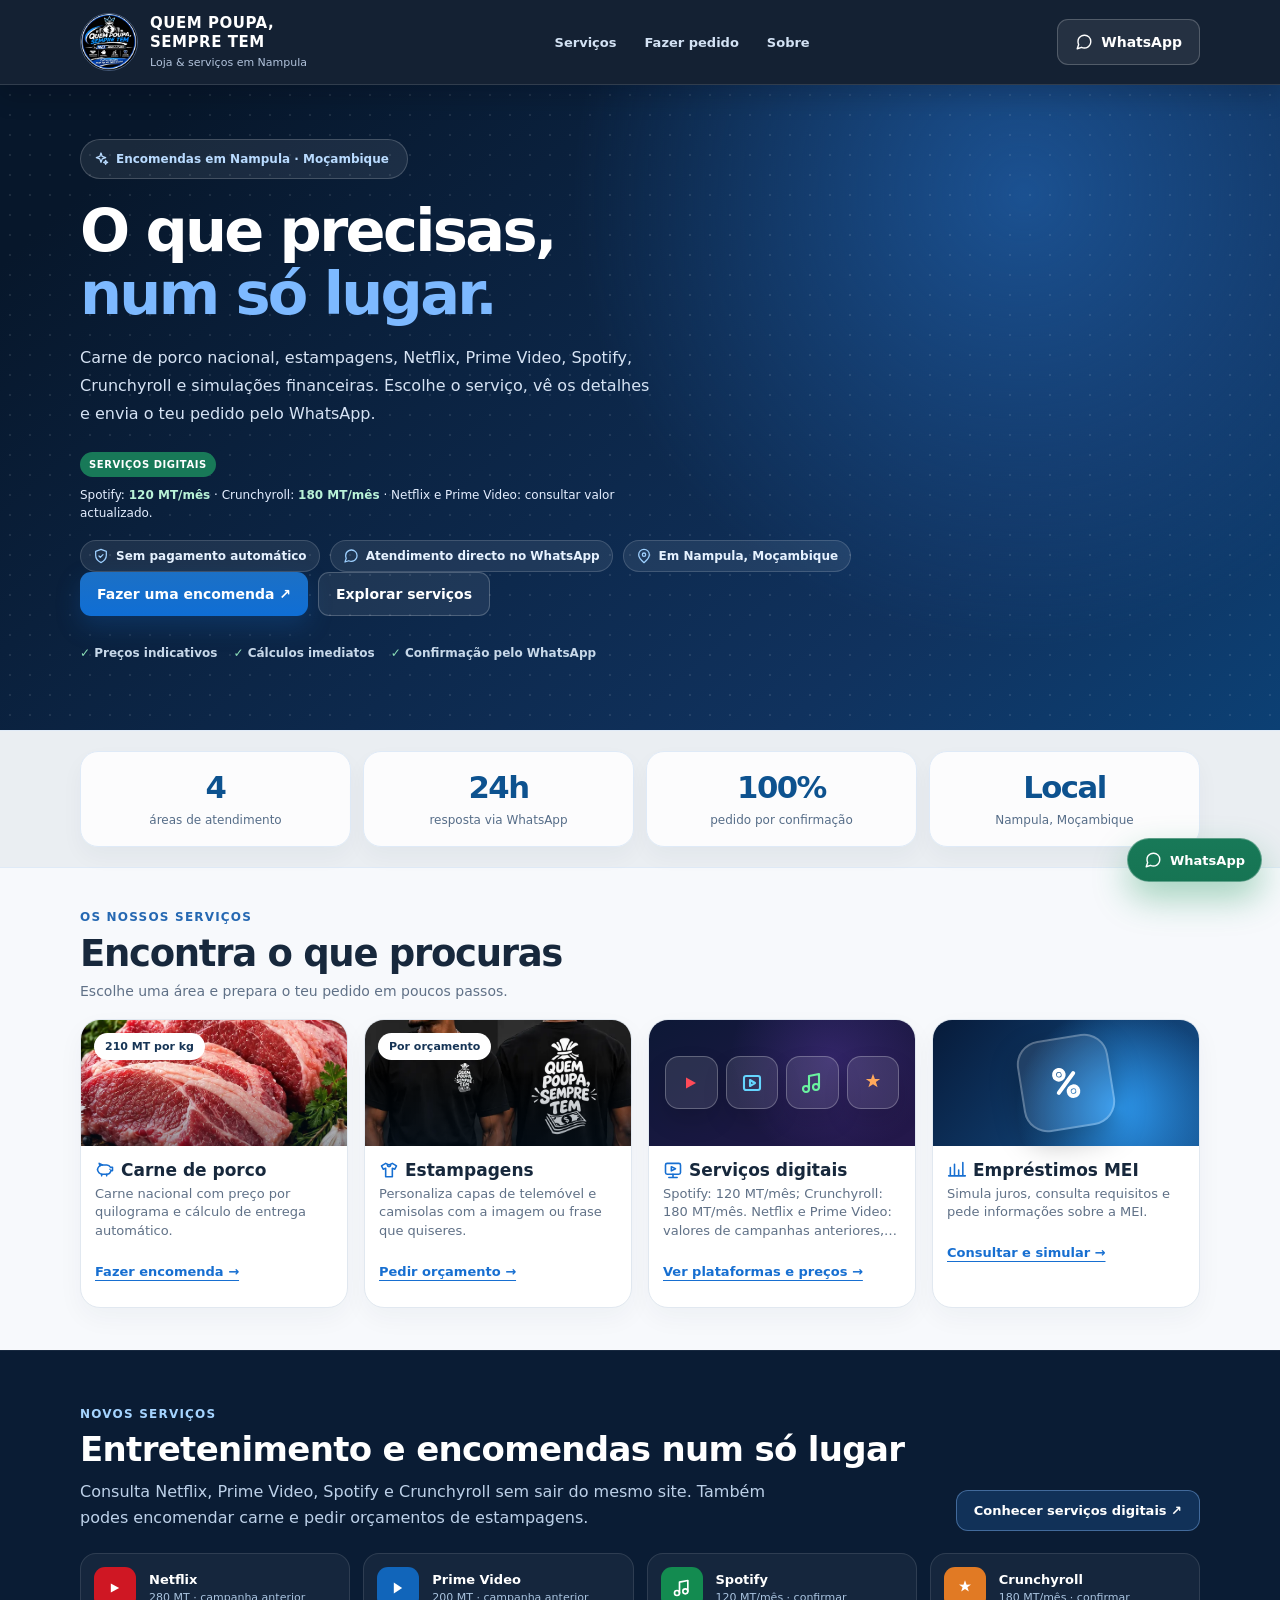
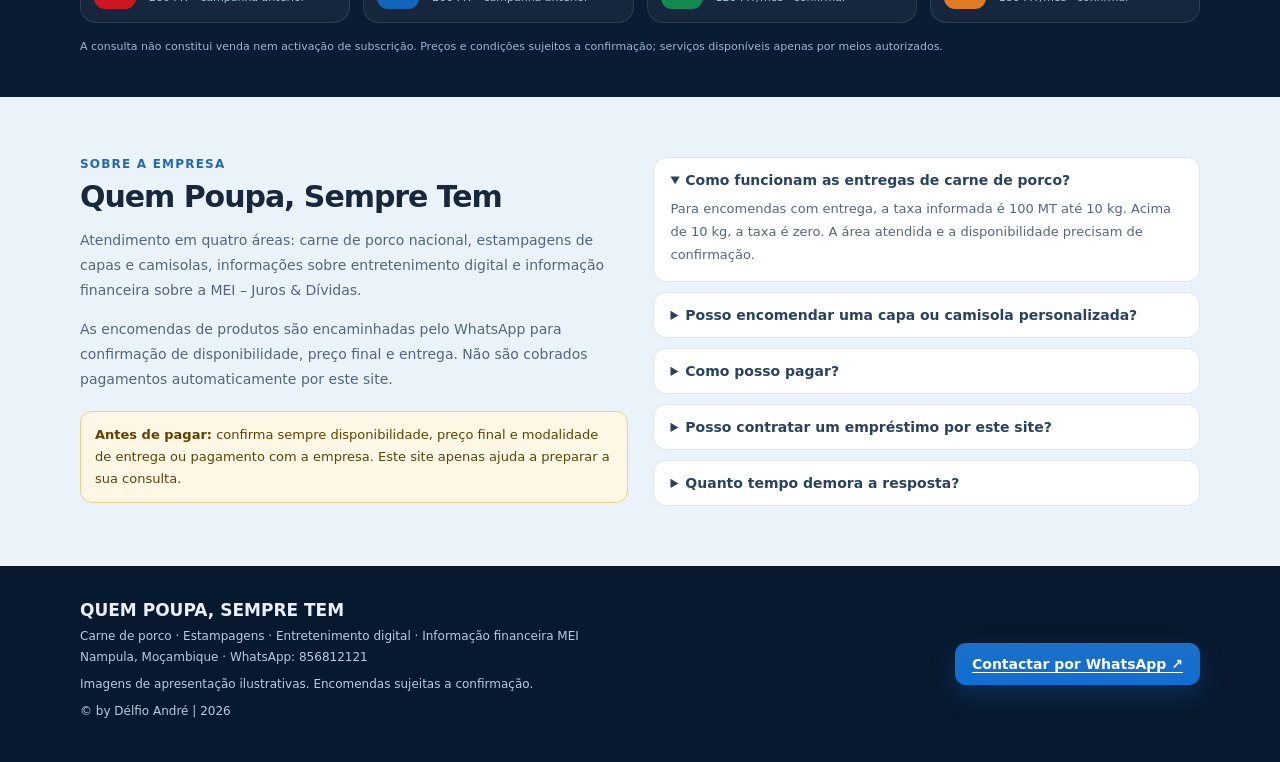
==== commit 60359e93: "Imagem de carne no Header" ====
--- a/index.html
+++ b/index.html
@@ -77,13 +77,6 @@
           <div class="hero-bullets"><span><b>✓</b> Preços indicativos</span><span><b>✓</b> Cálculos
               imediatos</span><span><b>✓</b> Confirmação pelo WhatsApp</span></div>
         </div>
-        <div class="hero-image"><img
-            src="assets/images/porco.webp" width="605" height="502" fetchpriority="high" decoding="async"
-            alt="Imagem ilustrativa de carne de porco nacional">
-          <div class="float-card"><small>Carne de porco nacional</small><strong><span
-                data-catalog-value="porkPerKg">Consultar valor</span>/kg</strong><span>Entrega grátis
-              acima de <span data-catalog-value="deliveryLimitKg">consultar</span> kg</span></div>
-        </div>
       </div>
     </section>
     <section class="stats-strip" aria-label="Indicadores do negócio">
--- a/assets/css/styles.css
+++ b/assets/css/styles.css
@@ -212,10 +212,8 @@
 
     .hero-grid {
       display: grid;
-      grid-template-columns: 1.15fr .85fr;
-      gap: 45px;
+      grid-template-columns: minmax(0, 1fr);
       align-items: center;
-      min-height: 520px;
       padding: 54px 0 70px;
       position: relative;
       z-index: 1
@@ -306,57 +304,6 @@
 
     .hero-bullets b {
       color: #8ce0b8
-    }
-
-    .hero-image {
-      position: relative
-    }
-
-    .hero-image img {
-      width: 100%;
-      height: 365px;
-      object-fit: cover;
-      object-position: center;
-      border-radius: 24px;
-      border: 5px solid #ffffff15;
-      box-shadow: 0 28px 65px #01070f65;
-      transition: transform .35s ease, box-shadow .35s ease, filter .35s ease
-    }
-
-    .hero-image:hover img {
-      transform: scale(1.04);
-      filter: saturate(1.08)
-    }
-
-    .float-card {
-      position: absolute;
-      bottom: -18px;
-      left: -23px;
-      background: white;
-      color: var(--ink);
-      border-radius: 16px;
-      box-shadow: 0 20px 50px #0005;
-      padding: 15px 19px;
-      min-width: 205px
-    }
-
-    .float-card small {
-      color: #65778c;
-      font-size: 12px;
-      display: block
-    }
-
-    .float-card strong {
-      display: block;
-      font-size: 24px;
-      margin: 2px 0;
-      color: #0c4e9d;
-      letter-spacing: -.035em
-    }
-
-    .float-card span {
-      font-size: 11px;
-      color: #4e6176
     }
 
     .stats-strip {
@@ -963,15 +910,6 @@
         font-size: 12px
       }
 
-      .hero-grid {
-        gap: 26px;
-        min-height: 490px
-      }
-
-      .hero-image img {
-        height: 310px
-      }
-
       .panel {
         grid-template-columns: 1fr
       }
@@ -1060,27 +998,6 @@
       .hero-actions .solidbtn,
       .hero-actions .outlinebtn {
         flex: 1
-      }
-
-      .hero-image {
-        margin: 28px auto 0;
-        max-width: 440px
-      }
-
-      .hero-image img {
-        height: 218px
-      }
-
-      .float-card {
-        left: auto;
-        right: 10px;
-        bottom: -21px;
-        min-width: 180px;
-        padding: 11px 15px
-      }
-
-      .float-card strong {
-        font-size: 20px
       }
 
       .hero-bullets {
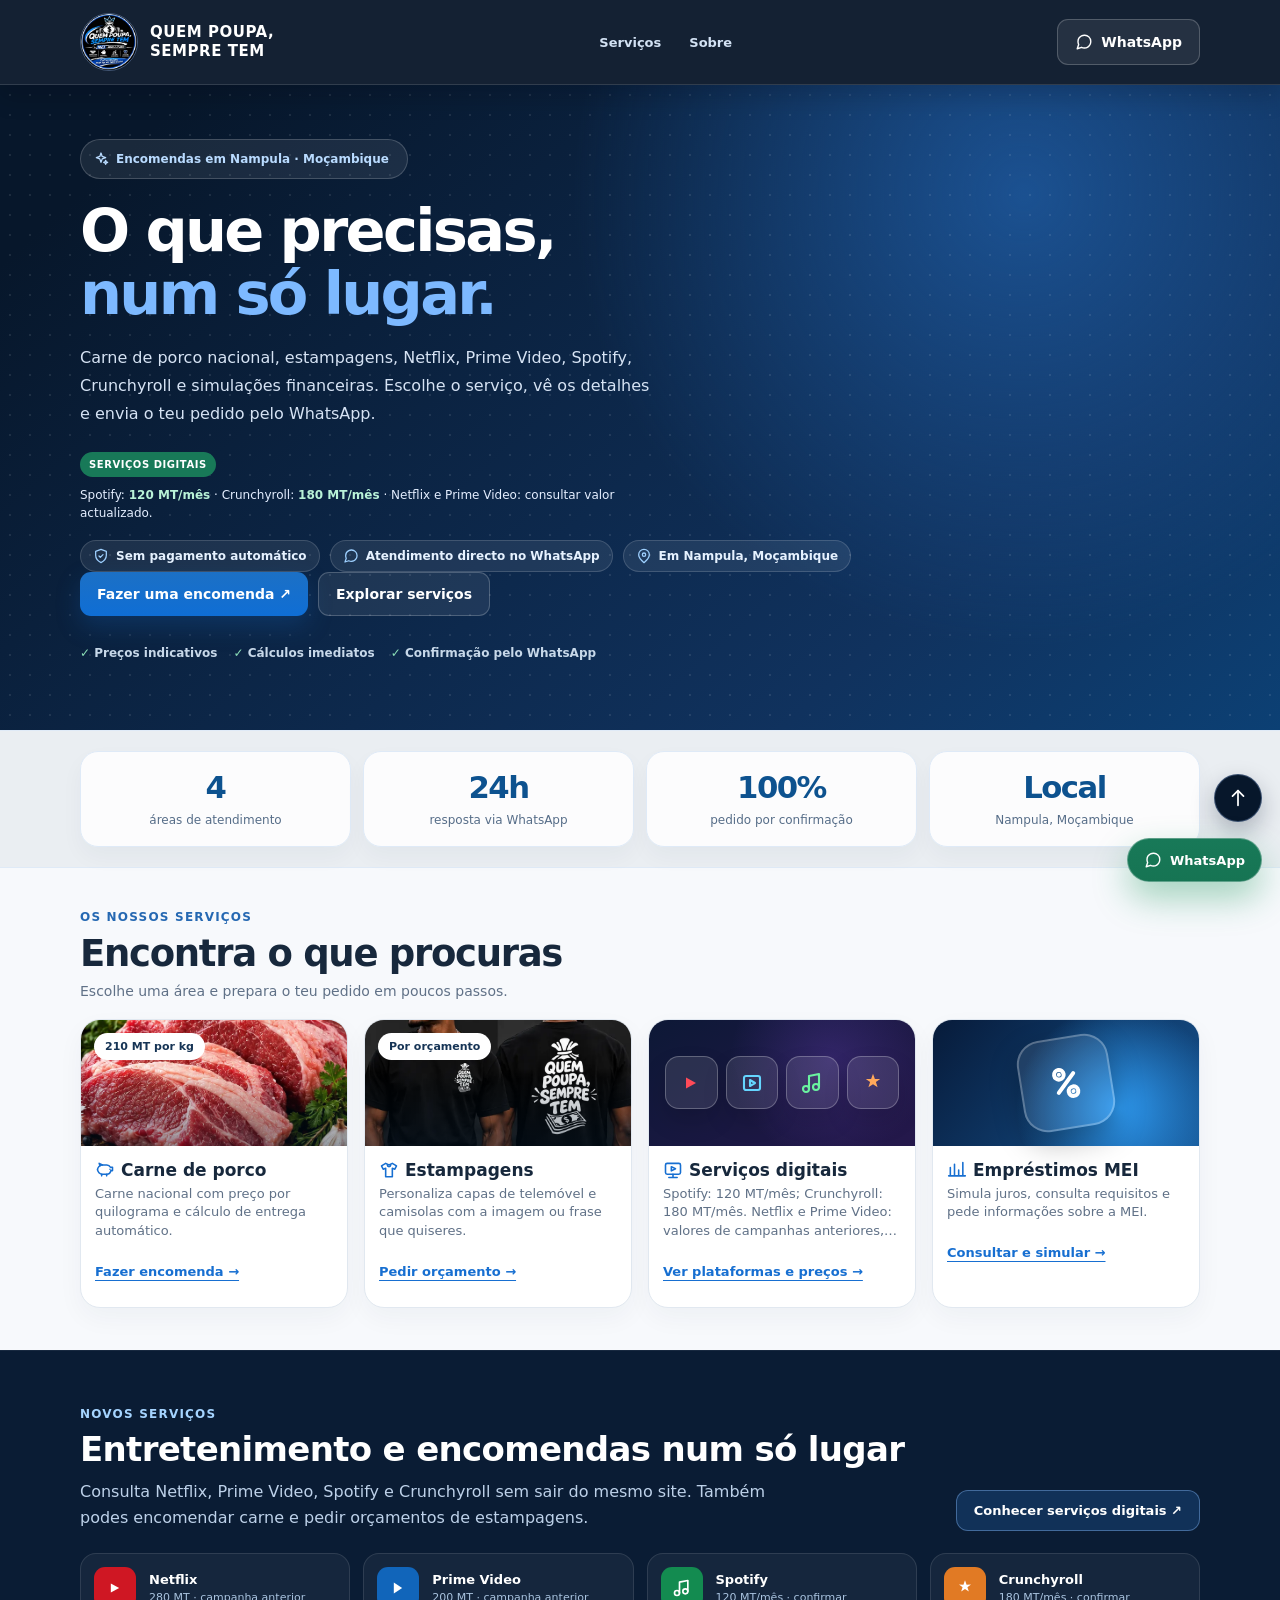
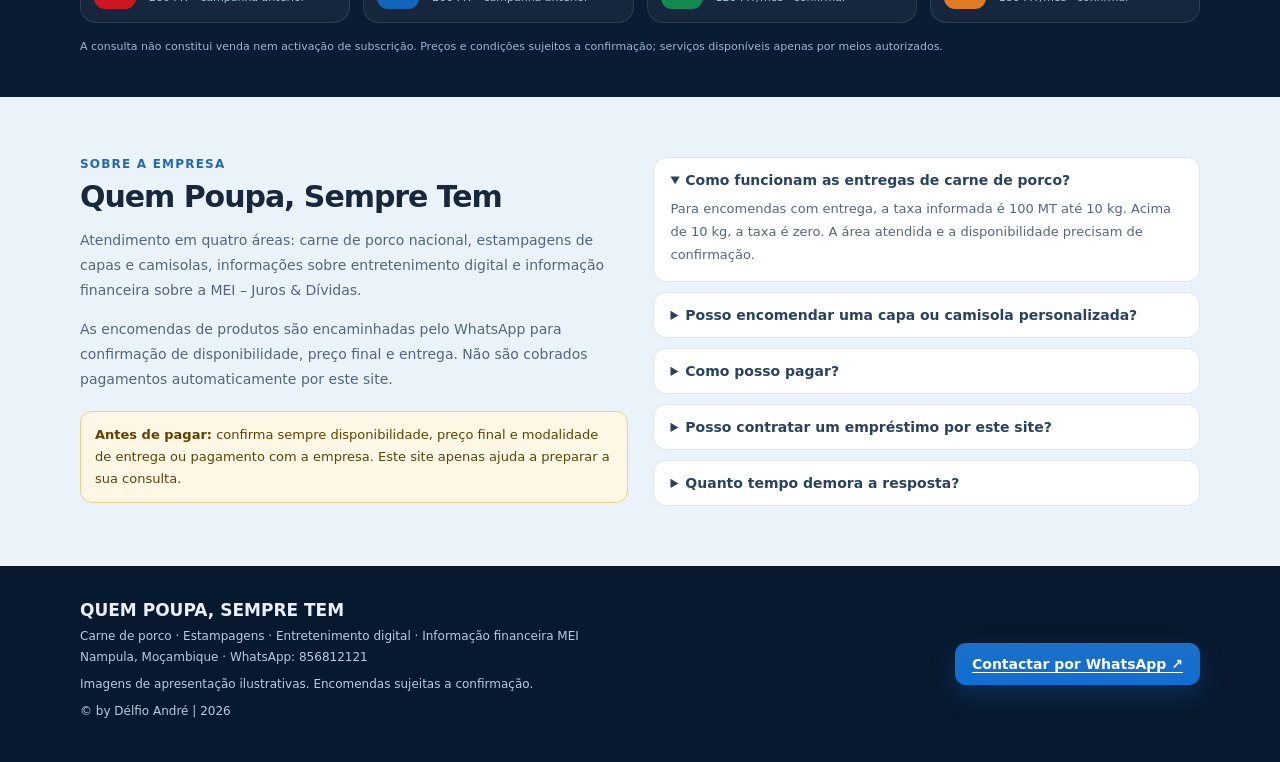
==== commit 05c8287b: "header" ====
--- a/index.html
+++ b/index.html
@@ -40,15 +40,13 @@
       Chrome, com JavaScript activado, para calcular carne, empréstimos e actualizar encomendas.</div>
   </noscript>
   <a class="skip" href="#servicos">Ir aos serviços</a>
-  <header class="top">
+  <header class="top" id="topo">
     <div class="container topin">
       <a href="#inicio" class="brand" aria-label="Quem Poupa, Sempre Tem — início"><img
           src="assets/images/logo.webp" width="310" height="310" decoding="async"
-          alt="Logótipo Quem Poupa, Sempre Tem"><span><strong>QUEM POUPA,<br>SEMPRE TEM</strong><small>Loja &amp;
-            serviços em Nampula</small></span></a>
+          alt="Logótipo Quem Poupa, Sempre Tem"><span><strong>QUEM POUPA,<br>SEMPRE TEM</strong></span></a>
       <nav class="topnav" aria-label="Navegação principal">
         <a href="#servicos">Serviços</a>
-        <a href="#servicos">Fazer pedido</a>
         <a href="#sobre">Sobre</a>
       </nav>
       <a class="outlinebtn header-contact" href="https://wa.me/258856812121" target="_blank" rel="noopener noreferrer">
@@ -240,6 +238,9 @@
         por WhatsApp ↗</a>
     </div>
   </footer>
+  <a class="back-to-header" href="#topo" aria-label="Voltar ao cabeçalho" title="Voltar ao cabeçalho">
+    <svg class="icon-svg" viewBox="0 0 24 24" aria-hidden="true"><path d="m6 10 6-6 6 6"/><path d="M12 4v16"/></svg>
+  </a>
   <a class="site-cta-float" href="https://wa.me/258856812121?text=Ol%C3%A1%21%20Quero%20fazer%20um%20pedido." target="_blank" rel="noopener noreferrer" aria-label="Enviar pedido pelo WhatsApp">
     <svg class="icon-svg" viewBox="0 0 24 24" aria-hidden="true"><path d="M21 11.5a8.4 8.4 0 0 1-.9 3.8 8.5 8.5 0 0 1-7.6 4.7 8.4 8.4 0 0 1-3.8-.9L3 21l1.9-5.7a8.4 8.4 0 0 1-.9-3.8 8.5 8.5 0 0 1 4.7-7.6 8.4 8.4 0 0 1 3.8-.9h.5a8.5 8.5 0 0 1 8 8v.5Z"/></svg>
     <span>WhatsApp</span>
--- a/assets/css/styles.css
+++ b/assets/css/styles.css
@@ -897,6 +897,35 @@
       box-shadow: 0 18px 40px rgba(24, 146, 87, .42)
     }
 
+    .back-to-header {
+      position: fixed;
+      right: 18px;
+      bottom: 78px;
+      z-index: 60;
+      width: 48px;
+      height: 48px;
+      display: inline-flex;
+      align-items: center;
+      justify-content: center;
+      border-radius: 50%;
+      background: #07172b;
+      color: #fff;
+      border: 1px solid #a3c7ff50;
+      box-shadow: 0 10px 25px rgba(7, 23, 43, .28);
+      text-decoration: none
+    }
+
+    .back-to-header .icon-svg {
+      width: 22px;
+      height: 22px
+    }
+
+    .back-to-header:hover,
+    .back-to-header:focus-visible {
+      transform: translateY(-2px);
+      background: #0d2443
+    }
+
     @media(max-width:900px) {
       .topin {
         gap: 14px
@@ -969,6 +998,13 @@
         bottom: 12px;
         padding: 10px 13px;
         font-size: 12px
+      }
+
+      .back-to-header {
+        right: 12px;
+        bottom: 68px;
+        width: 44px;
+        height: 44px
       }
 
       .topnav a {
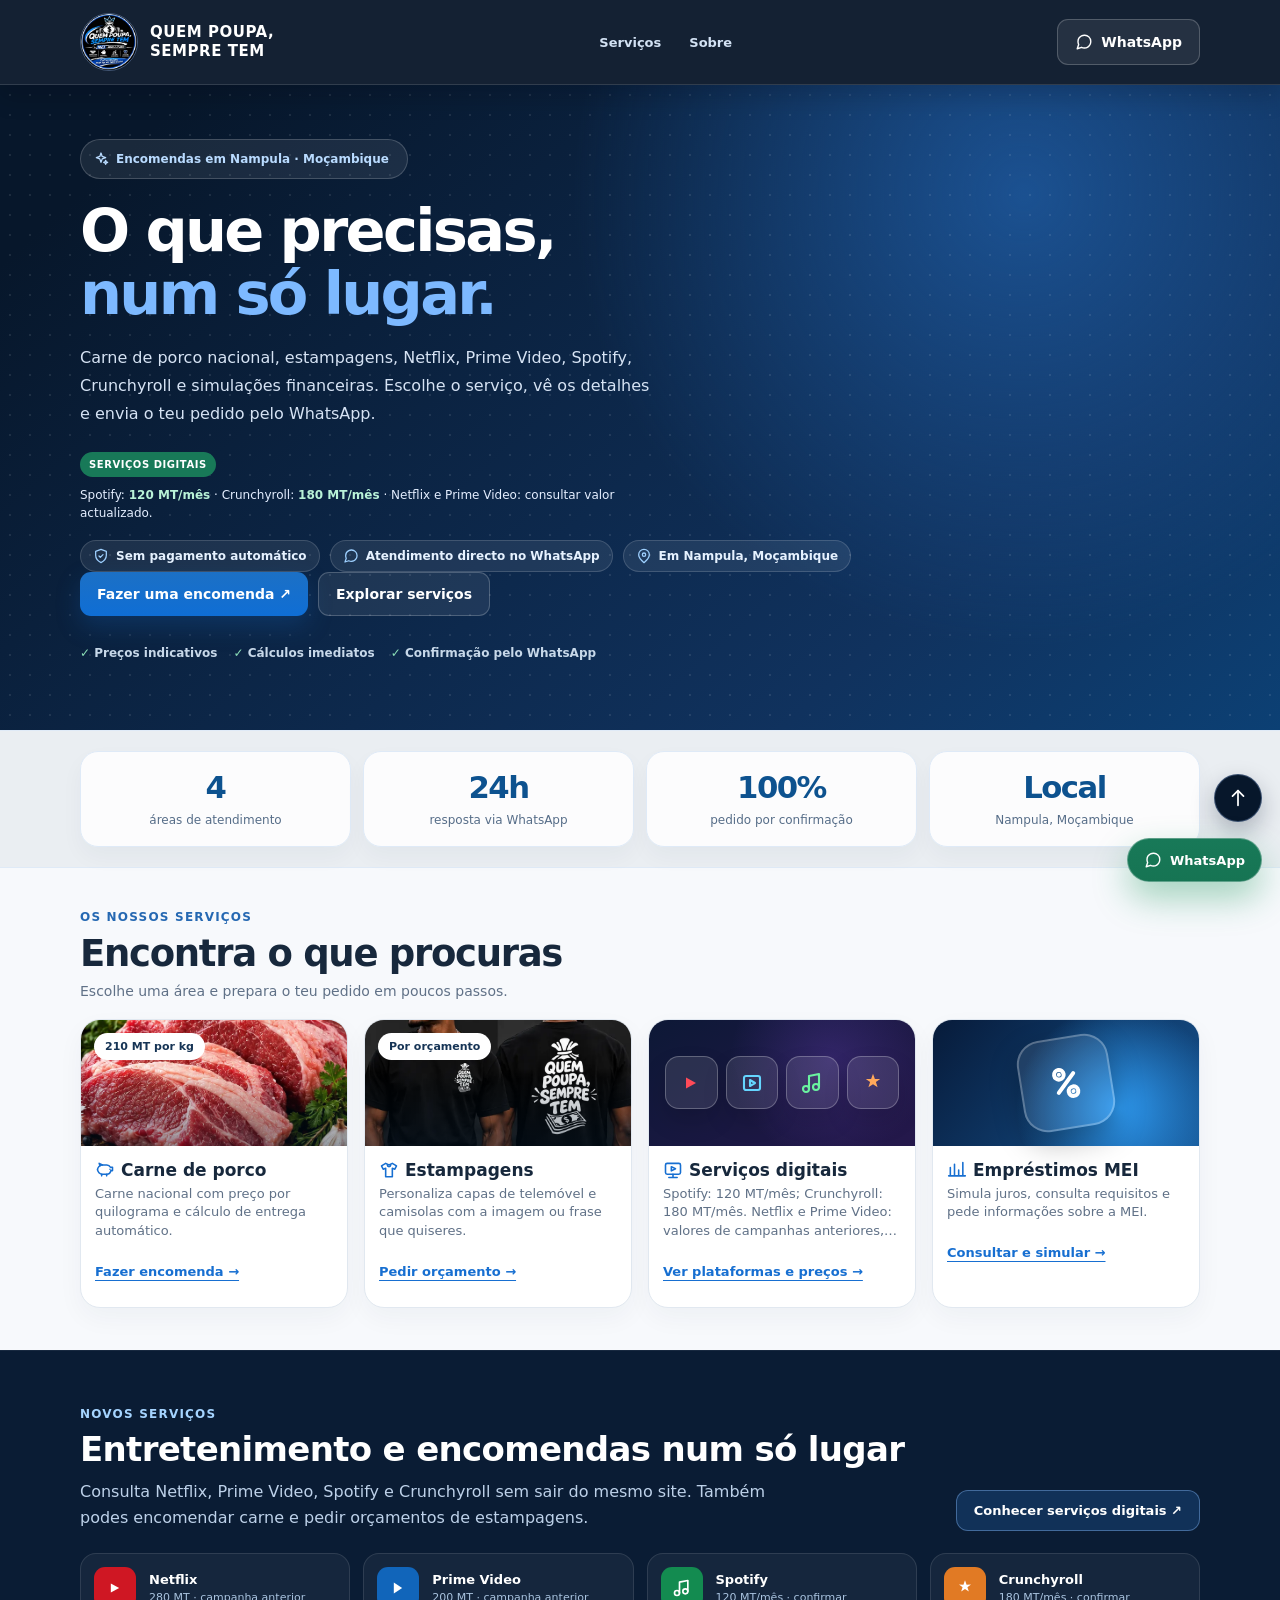
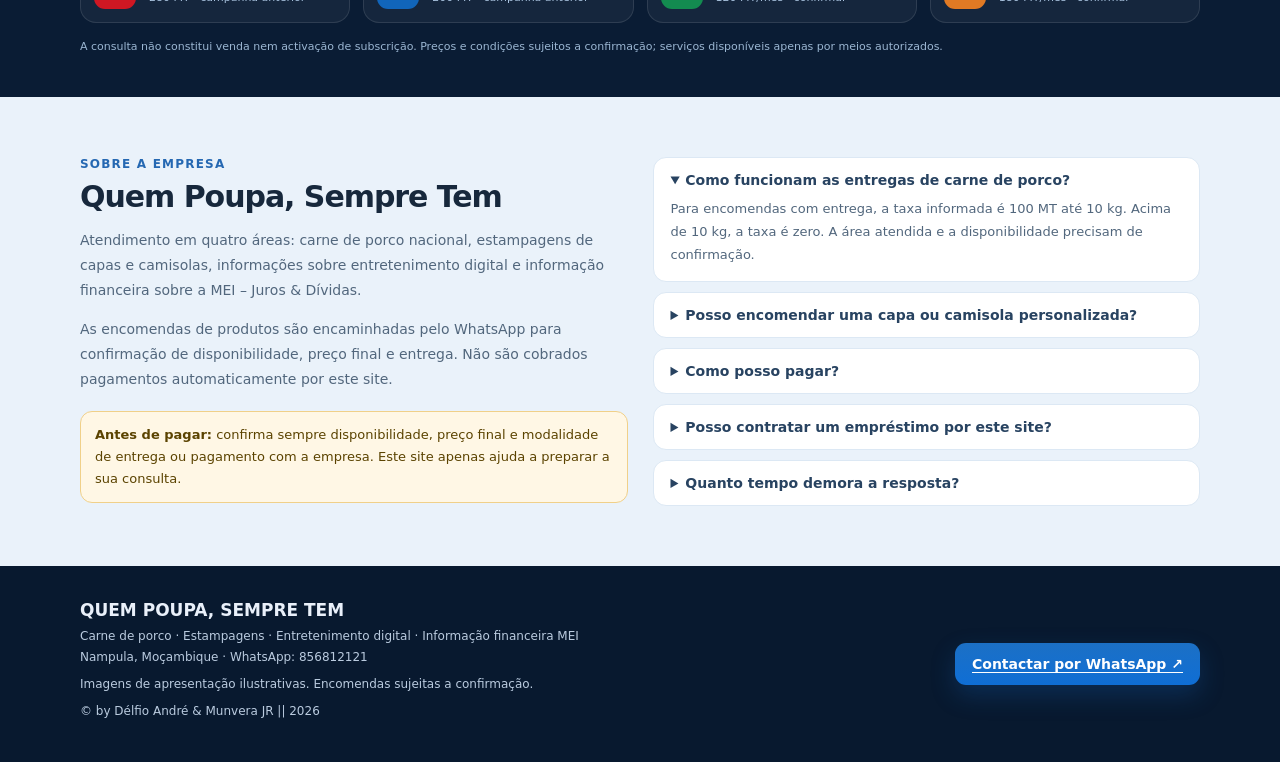
==== commit 90600cda: "footer Adição do JR" ====
--- a/index.html
+++ b/index.html
@@ -40,7 +40,7 @@
       Chrome, com JavaScript activado, para calcular carne, empréstimos e actualizar encomendas.</div>
   </noscript>
   <a class="skip" href="#servicos">Ir aos serviços</a>
-  <header class="top" id="topo">
+  <header class="top" id="header">
     <div class="container topin">
       <a href="#inicio" class="brand" aria-label="Quem Poupa, Sempre Tem — início"><img
           src="assets/images/logo.webp" width="310" height="310" decoding="async"
@@ -233,15 +233,15 @@
         <p>Carne de porco · Estampagens · Entretenimento digital · Informação financeira MEI<br>Nampula, Moçambique ·
           WhatsApp: 856812121</p>
         <p>Imagens de apresentação ilustrativas. Encomendas sujeitas a confirmação.</p>
-        <p>© by Délfio André | 2026</p>
+        <p>© by Délfio André & Munvera JR || 2026</p>
       </div><a class="solidbtn" href="https://wa.me/258856812121" target="_blank" rel="noopener noreferrer">Contactar
         por WhatsApp ↗</a>
     </div>
   </footer>
-  <a class="back-to-header" href="#topo" aria-label="Voltar ao cabeçalho" title="Voltar ao cabeçalho">
+  <a class="back-to-header" href="#" aria-label="Voltar ao cabeçalho" title="Voltar ao cabeçalho">
     <svg class="icon-svg" viewBox="0 0 24 24" aria-hidden="true"><path d="m6 10 6-6 6 6"/><path d="M12 4v16"/></svg>
   </a>
-  <a class="site-cta-float" href="https://wa.me/258856812121?text=Ol%C3%A1%21%20Quero%20fazer%20um%20pedido." target="_blank" rel="noopener noreferrer" aria-label="Enviar pedido pelo WhatsApp">
+  <a class="site-cta-float" href="https://wa.me/258856812121?text=Ol%C3%A1%21%20Quero%20consultar%20a%20disponibilidade%20de%20um%20servi%C3%A7o.%0A%0AQuantidade%3A%20A%20informar%0APre%C3%A7o%20por%20unidade%3A%20A%20confirmar%0ASubtotal%3A%20A%20confirmar%0AModalidade%3A%20A%20combinar%0ATaxa%20de%20entrega%3A%20A%20confirmar%0ATotal%20estimado%3A%20A%20confirmar%0ABairro%2Flocal%3A%20A%20informar%0AData%20pretendida%3A%20A%20combinar%0AObserva%C3%A7%C3%B5es%3A%20Nenhuma" target="_blank" rel="noopener noreferrer" aria-label="Enviar pedido pelo WhatsApp">
     <svg class="icon-svg" viewBox="0 0 24 24" aria-hidden="true"><path d="M21 11.5a8.4 8.4 0 0 1-.9 3.8 8.5 8.5 0 0 1-7.6 4.7 8.4 8.4 0 0 1-3.8-.9L3 21l1.9-5.7a8.4 8.4 0 0 1-.9-3.8 8.5 8.5 0 0 1 4.7-7.6 8.4 8.4 0 0 1 3.8-.9h.5a8.5 8.5 0 0 1 8 8v.5Z"/></svg>
     <span>WhatsApp</span>
   </a>
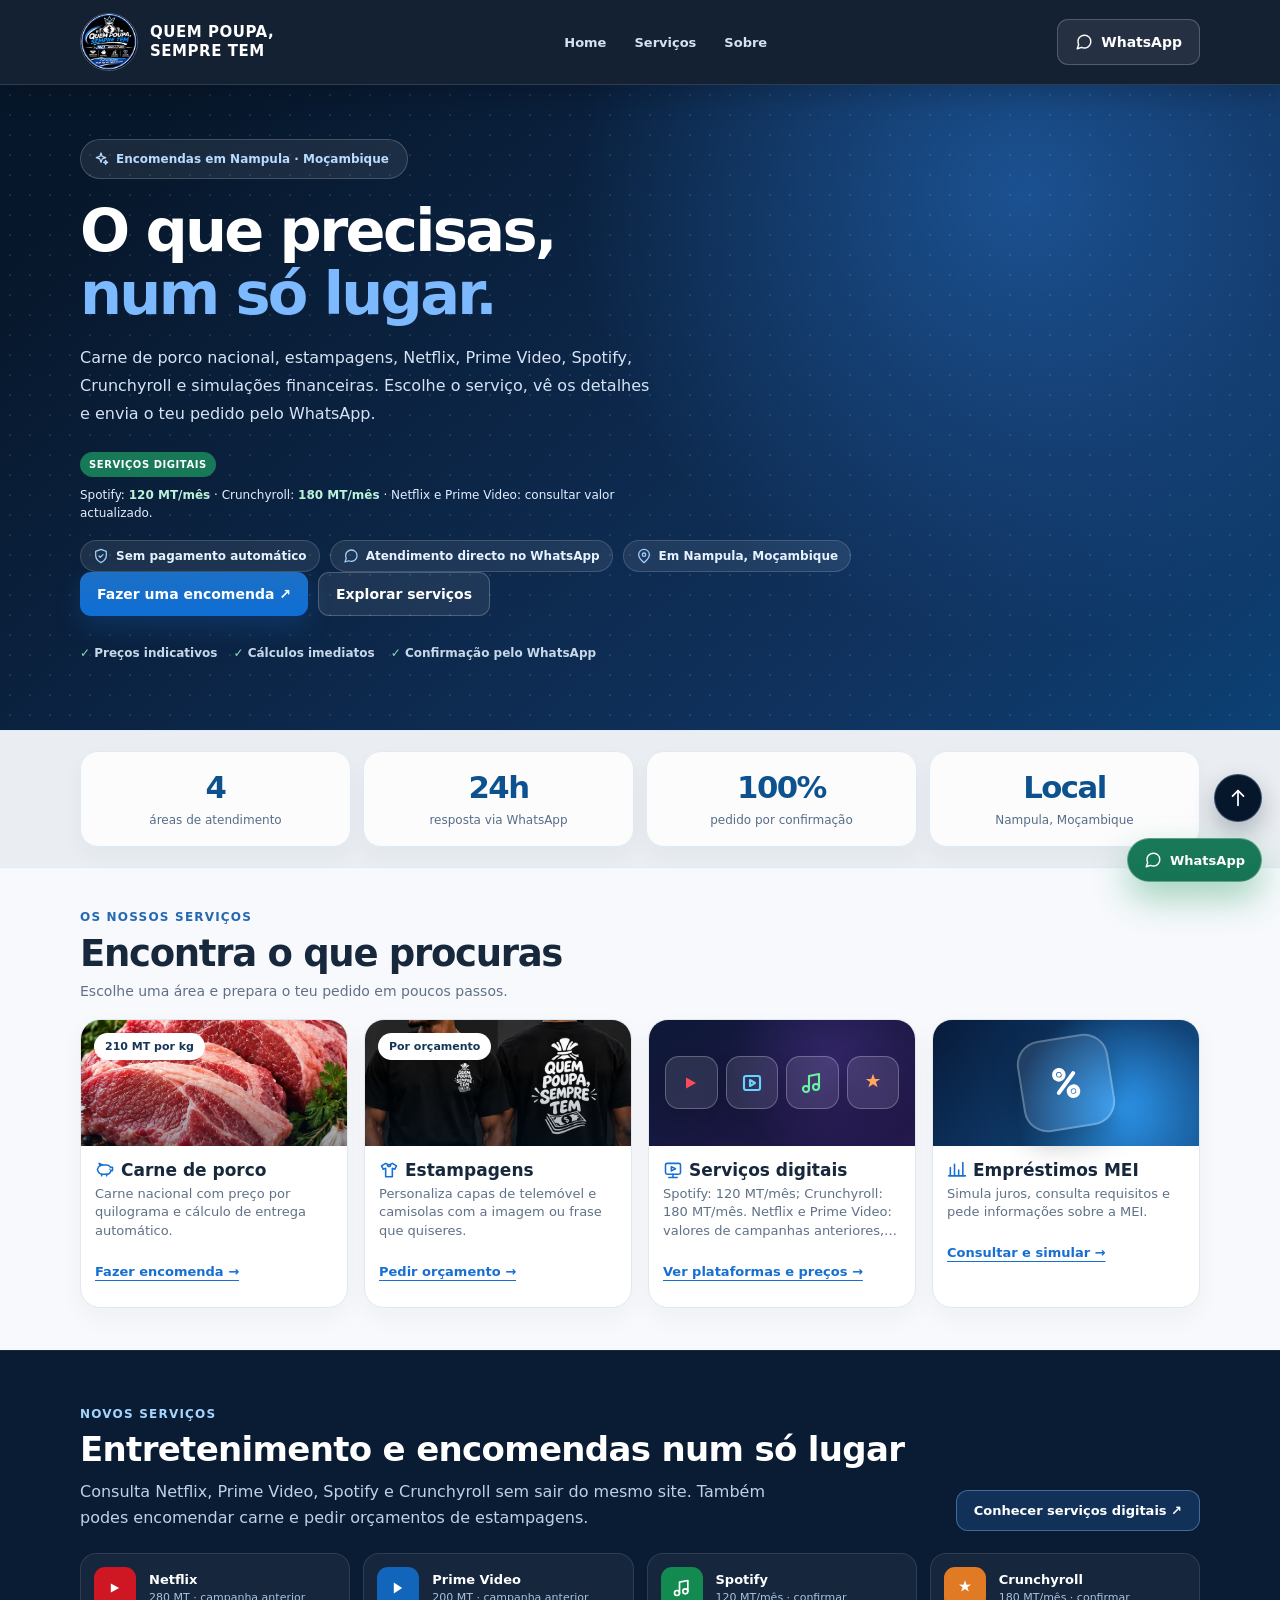
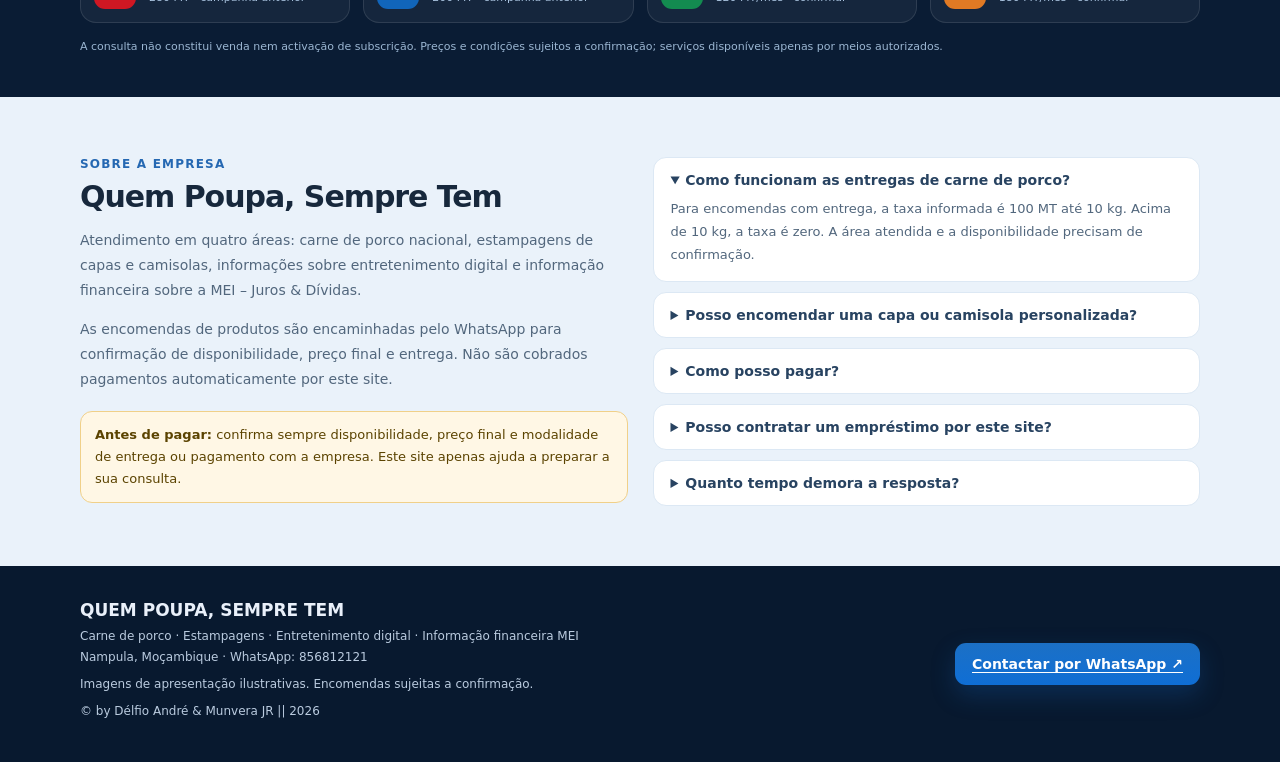
==== commit 0b9da6dc: "Home Scrol suave" ====
--- a/index.html
+++ b/index.html
@@ -46,6 +46,7 @@
           src="assets/images/logo.webp" width="310" height="310" decoding="async"
           alt="Logótipo Quem Poupa, Sempre Tem"><span><strong>QUEM POUPA,<br>SEMPRE TEM</strong></span></a>
       <nav class="topnav" aria-label="Navegação principal">
+        <a href="#header">Home</a>
         <a href="#servicos">Serviços</a>
         <a href="#sobre">Sobre</a>
       </nav>
@@ -238,7 +239,7 @@
         por WhatsApp ↗</a>
     </div>
   </footer>
-  <a class="back-to-header" href="#" aria-label="Voltar ao cabeçalho" title="Voltar ao cabeçalho">
+  <a class="back-to-header" href="#header" aria-label="Voltar ao cabeçalho" title="Voltar ao cabeçalho">
     <svg class="icon-svg" viewBox="0 0 24 24" aria-hidden="true"><path d="m6 10 6-6 6 6"/><path d="M12 4v16"/></svg>
   </a>
   <a class="site-cta-float" href="https://wa.me/258856812121?text=Ol%C3%A1%21%20Quero%20consultar%20a%20disponibilidade%20de%20um%20servi%C3%A7o.%0A%0AQuantidade%3A%20A%20informar%0APre%C3%A7o%20por%20unidade%3A%20A%20confirmar%0ASubtotal%3A%20A%20confirmar%0AModalidade%3A%20A%20combinar%0ATaxa%20de%20entrega%3A%20A%20confirmar%0ATotal%20estimado%3A%20A%20confirmar%0ABairro%2Flocal%3A%20A%20informar%0AData%20pretendida%3A%20A%20combinar%0AObserva%C3%A7%C3%B5es%3A%20Nenhuma" target="_blank" rel="noopener noreferrer" aria-label="Enviar pedido pelo WhatsApp">
